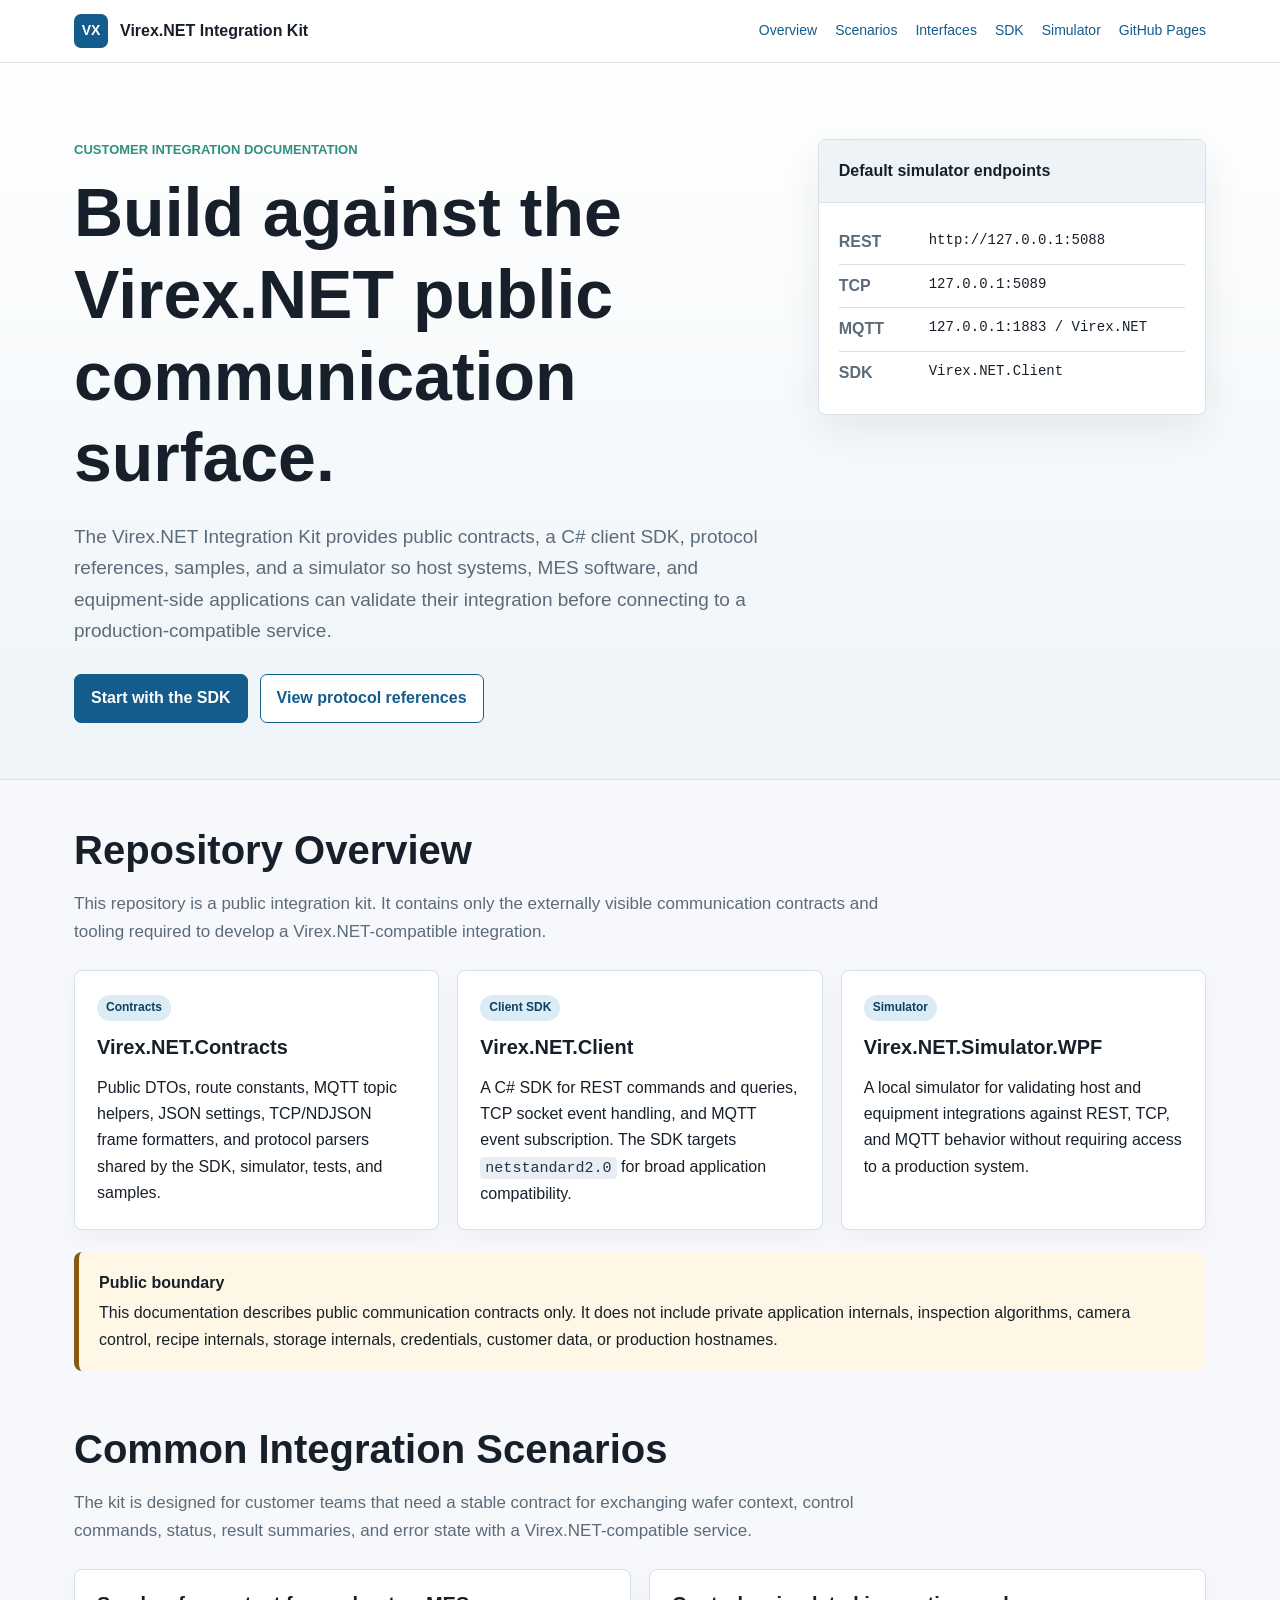
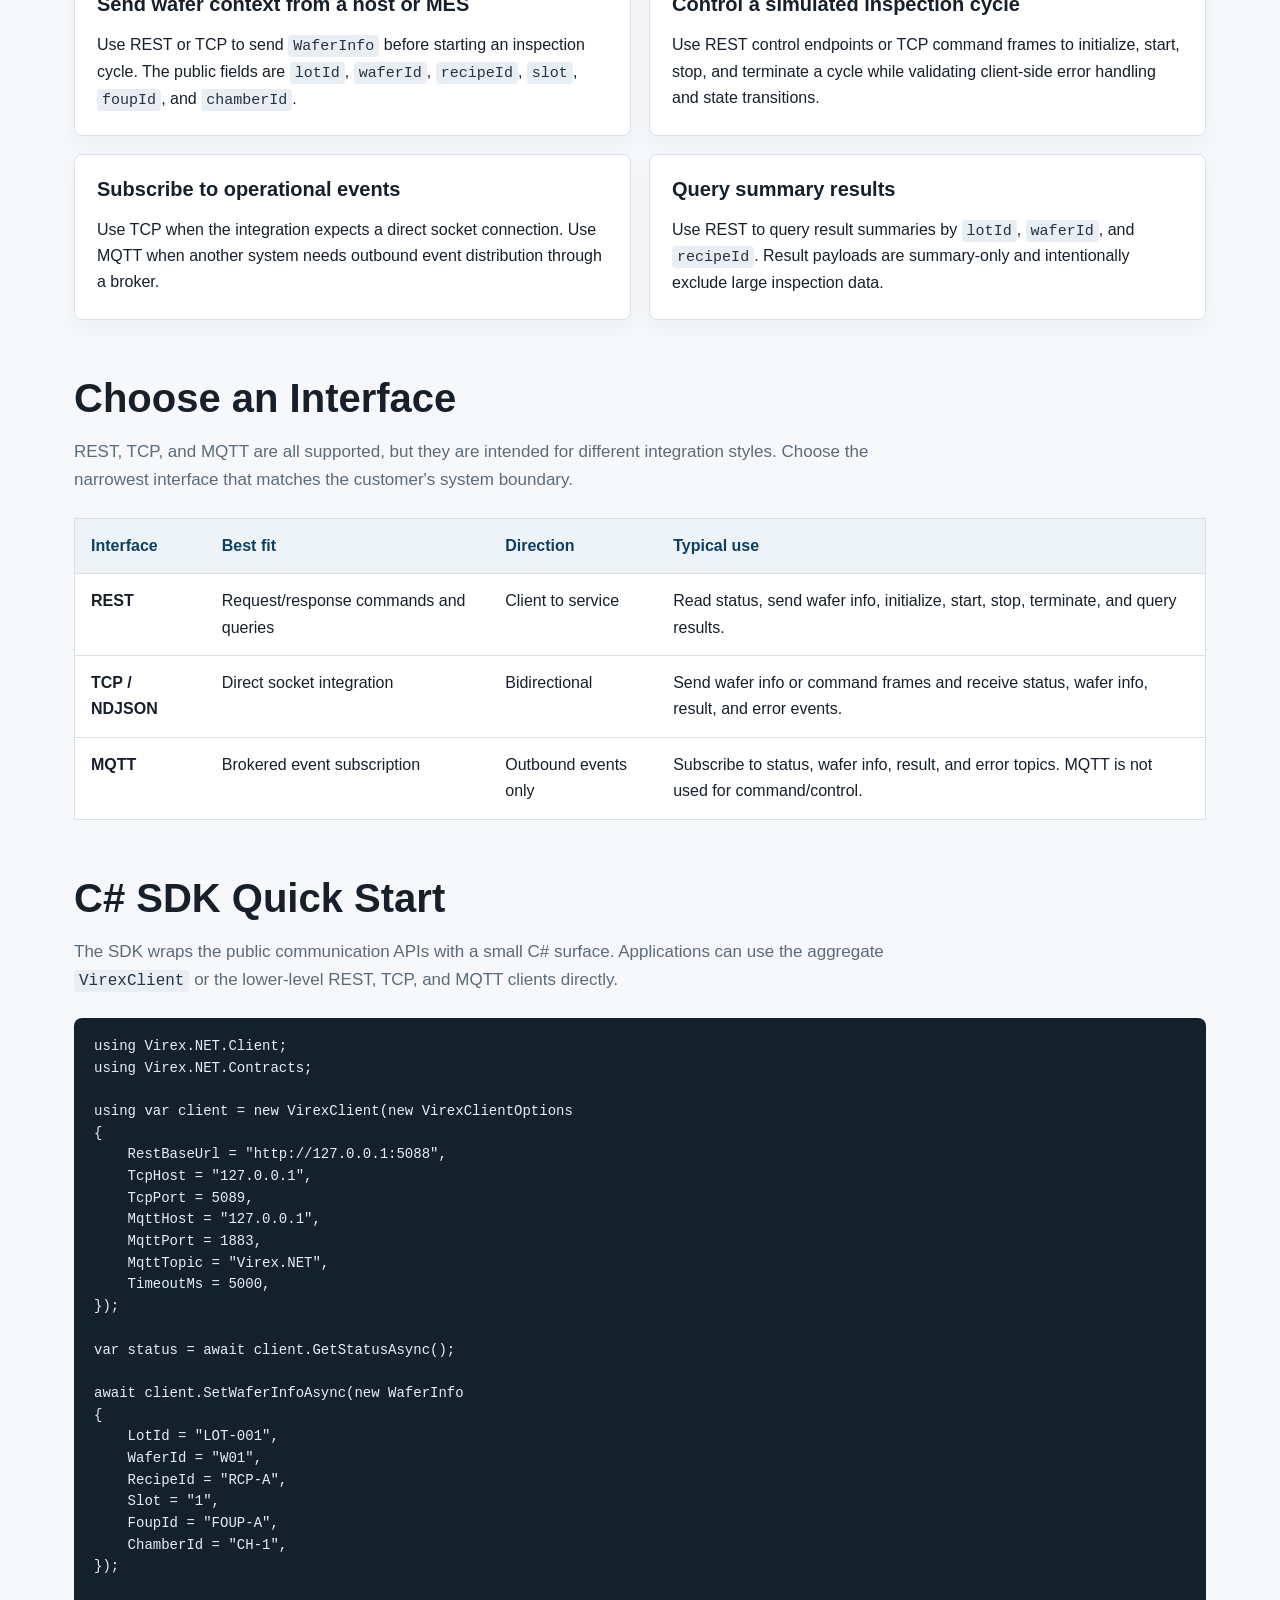
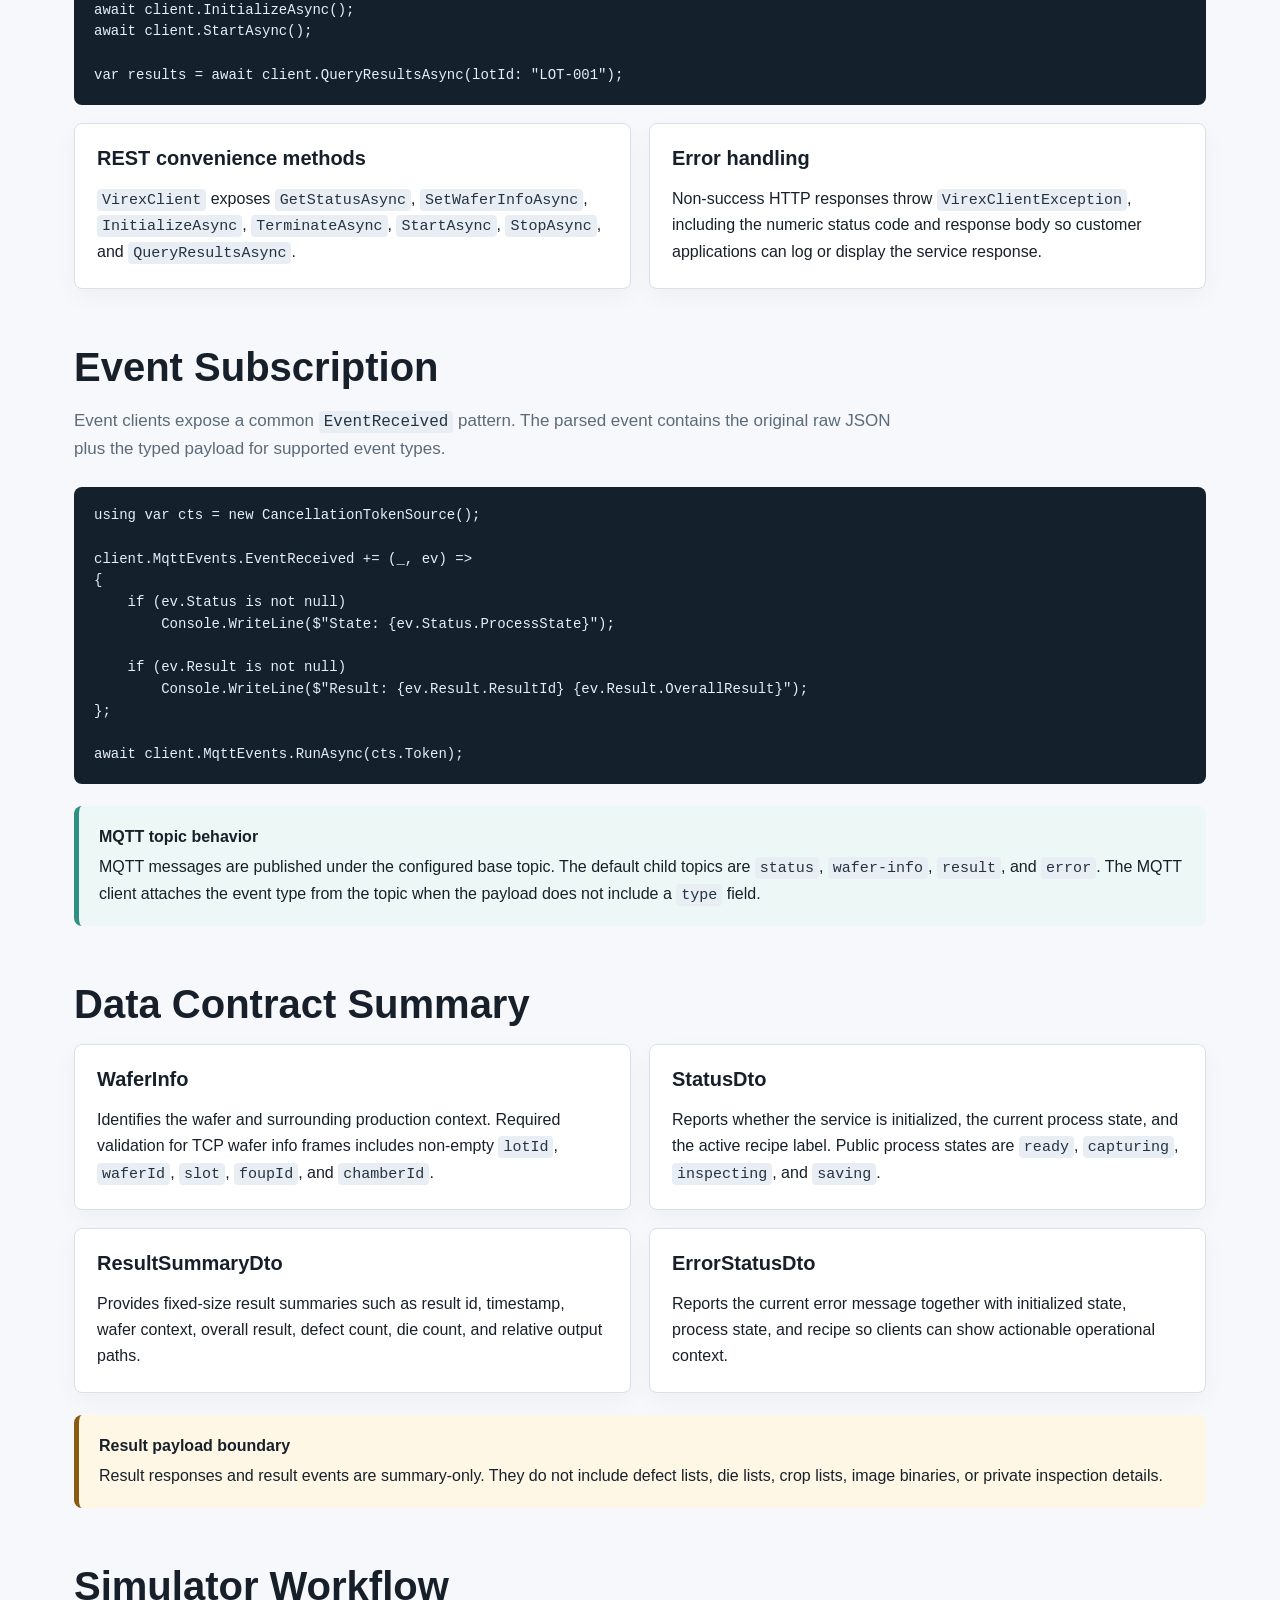
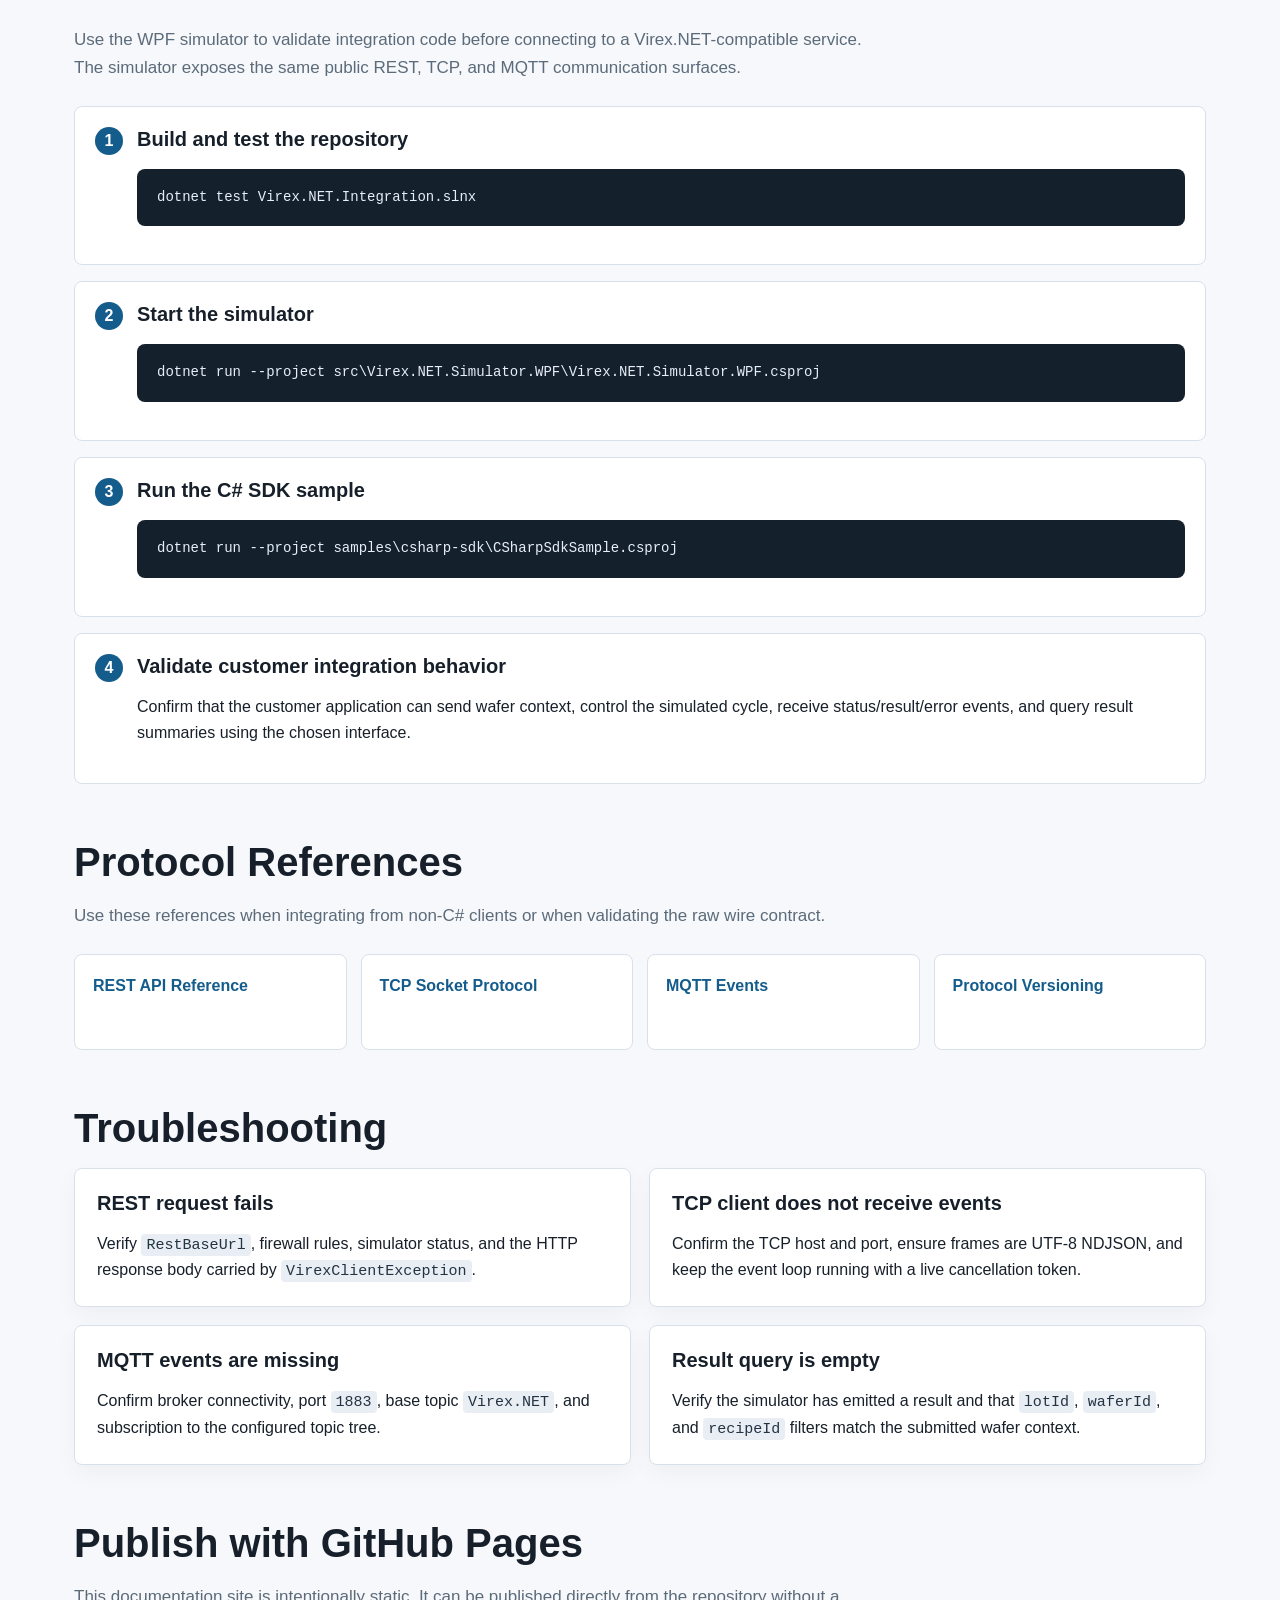
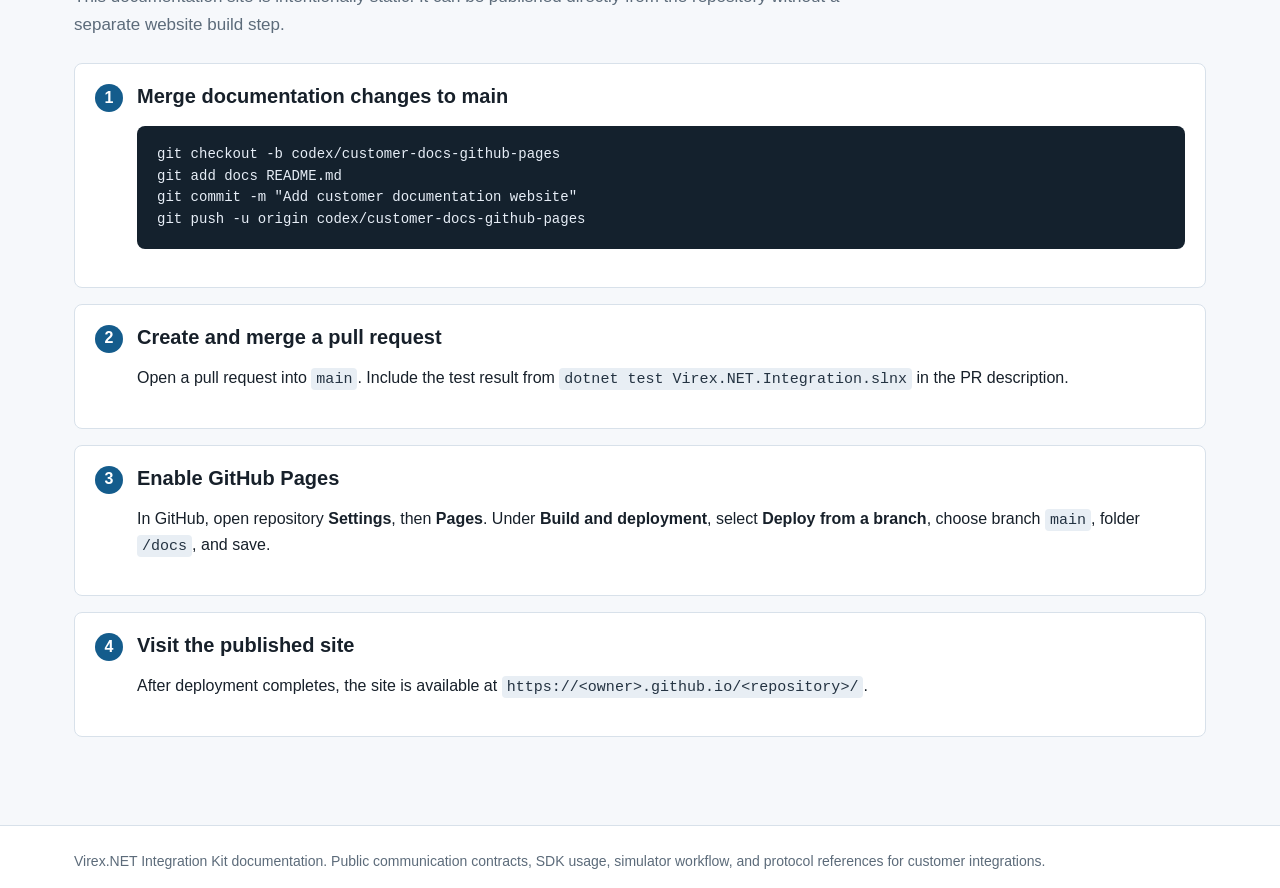
==== docs/index.html @ 7b1ea168 "Add customer documentation website" ====
<!doctype html>
<html lang="en">
<head>
  <meta charset="utf-8">
  <meta name="viewport" content="width=device-width, initial-scale=1">
  <title>Virex.NET Integration Kit Documentation</title>
  <meta name="description" content="Customer documentation for the Virex.NET public integration SDK, REST API, TCP socket protocol, MQTT events, and simulator workflow.">
  <link rel="stylesheet" href="assets/site.css">
</head>
<body>
  <header class="site-header">
    <div class="header-inner">
      <a class="brand" href="#top" aria-label="Virex.NET documentation home">
        <span class="brand-mark">VX</span>
        <span>Virex.NET Integration Kit</span>
      </a>
      <nav class="nav" aria-label="Primary navigation">
        <a href="#overview">Overview</a>
        <a href="#scenarios">Scenarios</a>
        <a href="#interfaces">Interfaces</a>
        <a href="#sdk">SDK</a>
        <a href="#simulator">Simulator</a>
        <a href="#deploy">GitHub Pages</a>
      </nav>
    </div>
  </header>

  <main id="top">
    <section class="hero">
      <div class="hero-inner">
        <div>
          <p class="eyebrow">Customer integration documentation</p>
          <h1>Build against the Virex.NET public communication surface.</h1>
          <p class="lead">
            The Virex.NET Integration Kit provides public contracts, a C# client SDK, protocol references,
            samples, and a simulator so host systems, MES software, and equipment-side applications can
            validate their integration before connecting to a production-compatible service.
          </p>
          <div class="hero-actions">
            <a class="button" href="#sdk">Start with the SDK</a>
            <a class="button secondary" href="#references">View protocol references</a>
          </div>
        </div>
        <aside class="hero-panel" aria-label="Default simulator endpoints">
          <div class="hero-panel-header">Default simulator endpoints</div>
          <dl class="endpoint-list">
            <div>
              <dt>REST</dt>
              <dd>http://127.0.0.1:5088</dd>
            </div>
            <div>
              <dt>TCP</dt>
              <dd>127.0.0.1:5089</dd>
            </div>
            <div>
              <dt>MQTT</dt>
              <dd>127.0.0.1:1883 / Virex.NET</dd>
            </div>
            <div>
              <dt>SDK</dt>
              <dd>Virex.NET.Client</dd>
            </div>
          </dl>
        </aside>
      </div>
    </section>

    <div class="page">
      <section class="section" id="overview">
        <h2>Repository Overview</h2>
        <p class="section-intro">
          This repository is a public integration kit. It contains only the externally visible communication
          contracts and tooling required to develop a Virex.NET-compatible integration.
        </p>
        <div class="grid three">
          <article class="card">
            <span class="tag">Contracts</span>
            <h3>Virex.NET.Contracts</h3>
            <p>
              Public DTOs, route constants, MQTT topic helpers, JSON settings, TCP/NDJSON frame formatters,
              and protocol parsers shared by the SDK, simulator, tests, and samples.
            </p>
          </article>
          <article class="card">
            <span class="tag">Client SDK</span>
            <h3>Virex.NET.Client</h3>
            <p>
              A C# SDK for REST commands and queries, TCP socket event handling, and MQTT event subscription.
              The SDK targets <code>netstandard2.0</code> for broad application compatibility.
            </p>
          </article>
          <article class="card">
            <span class="tag">Simulator</span>
            <h3>Virex.NET.Simulator.WPF</h3>
            <p>
              A local simulator for validating host and equipment integrations against REST, TCP, and MQTT
              behavior without requiring access to a production system.
            </p>
          </article>
        </div>
        <div class="callout warning">
          <strong>Public boundary</strong>
          This documentation describes public communication contracts only. It does not include private
          application internals, inspection algorithms, camera control, recipe internals, storage internals,
          credentials, customer data, or production hostnames.
        </div>
      </section>

      <section class="section" id="scenarios">
        <h2>Common Integration Scenarios</h2>
        <p class="section-intro">
          The kit is designed for customer teams that need a stable contract for exchanging wafer context,
          control commands, status, result summaries, and error state with a Virex.NET-compatible service.
        </p>
        <div class="grid two">
          <article class="card">
            <h3>Send wafer context from a host or MES</h3>
            <p>
              Use REST or TCP to send <code>WaferInfo</code> before starting an inspection cycle. The public
              fields are <code>lotId</code>, <code>waferId</code>, <code>recipeId</code>, <code>slot</code>,
              <code>foupId</code>, and <code>chamberId</code>.
            </p>
          </article>
          <article class="card">
            <h3>Control a simulated inspection cycle</h3>
            <p>
              Use REST control endpoints or TCP command frames to initialize, start, stop, and terminate a
              cycle while validating client-side error handling and state transitions.
            </p>
          </article>
          <article class="card">
            <h3>Subscribe to operational events</h3>
            <p>
              Use TCP when the integration expects a direct socket connection. Use MQTT when another system
              needs outbound event distribution through a broker.
            </p>
          </article>
          <article class="card">
            <h3>Query summary results</h3>
            <p>
              Use REST to query result summaries by <code>lotId</code>, <code>waferId</code>, and
              <code>recipeId</code>. Result payloads are summary-only and intentionally exclude large
              inspection data.
            </p>
          </article>
        </div>
      </section>

      <section class="section" id="interfaces">
        <h2>Choose an Interface</h2>
        <p class="section-intro">
          REST, TCP, and MQTT are all supported, but they are intended for different integration styles.
          Choose the narrowest interface that matches the customer's system boundary.
        </p>
        <div class="table-scroll">
          <table class="comparison">
            <thead>
              <tr>
                <th>Interface</th>
                <th>Best fit</th>
                <th>Direction</th>
                <th>Typical use</th>
              </tr>
            </thead>
            <tbody>
              <tr>
                <td><strong>REST</strong></td>
                <td>Request/response commands and queries</td>
                <td>Client to service</td>
                <td>Read status, send wafer info, initialize, start, stop, terminate, and query results.</td>
              </tr>
              <tr>
                <td><strong>TCP / NDJSON</strong></td>
                <td>Direct socket integration</td>
                <td>Bidirectional</td>
                <td>Send wafer info or command frames and receive status, wafer info, result, and error events.</td>
              </tr>
              <tr>
                <td><strong>MQTT</strong></td>
                <td>Brokered event subscription</td>
                <td>Outbound events only</td>
                <td>Subscribe to status, wafer info, result, and error topics. MQTT is not used for command/control.</td>
              </tr>
            </tbody>
          </table>
        </div>
      </section>

      <section class="section" id="sdk">
        <h2>C# SDK Quick Start</h2>
        <p class="section-intro">
          The SDK wraps the public communication APIs with a small C# surface. Applications can use the
          aggregate <code>VirexClient</code> or the lower-level REST, TCP, and MQTT clients directly.
        </p>
        <pre><code class="language-csharp">using Virex.NET.Client;
using Virex.NET.Contracts;

using var client = new VirexClient(new VirexClientOptions
{
    RestBaseUrl = "http://127.0.0.1:5088",
    TcpHost = "127.0.0.1",
    TcpPort = 5089,
    MqttHost = "127.0.0.1",
    MqttPort = 1883,
    MqttTopic = "Virex.NET",
    TimeoutMs = 5000,
});

var status = await client.GetStatusAsync();

await client.SetWaferInfoAsync(new WaferInfo
{
    LotId = "LOT-001",
    WaferId = "W01",
    RecipeId = "RCP-A",
    Slot = "1",
    FoupId = "FOUP-A",
    ChamberId = "CH-1",
});

await client.InitializeAsync();
await client.StartAsync();

var results = await client.QueryResultsAsync(lotId: "LOT-001");</code></pre>

        <div class="grid two">
          <article class="card">
            <h3>REST convenience methods</h3>
            <p>
              <code>VirexClient</code> exposes <code>GetStatusAsync</code>,
              <code>SetWaferInfoAsync</code>, <code>InitializeAsync</code>, <code>TerminateAsync</code>,
              <code>StartAsync</code>, <code>StopAsync</code>, and <code>QueryResultsAsync</code>.
            </p>
          </article>
          <article class="card">
            <h3>Error handling</h3>
            <p>
              Non-success HTTP responses throw <code>VirexClientException</code>, including the numeric
              status code and response body so customer applications can log or display the service response.
            </p>
          </article>
        </div>
      </section>

      <section class="section" id="events">
        <h2>Event Subscription</h2>
        <p class="section-intro">
          Event clients expose a common <code>EventReceived</code> pattern. The parsed event contains the
          original raw JSON plus the typed payload for supported event types.
        </p>
        <pre><code class="language-csharp">using var cts = new CancellationTokenSource();

client.MqttEvents.EventReceived += (_, ev) =>
{
    if (ev.Status is not null)
        Console.WriteLine($"State: {ev.Status.ProcessState}");

    if (ev.Result is not null)
        Console.WriteLine($"Result: {ev.Result.ResultId} {ev.Result.OverallResult}");
};

await client.MqttEvents.RunAsync(cts.Token);</code></pre>
        <div class="callout">
          <strong>MQTT topic behavior</strong>
          MQTT messages are published under the configured base topic. The default child topics are
          <code>status</code>, <code>wafer-info</code>, <code>result</code>, and <code>error</code>.
          The MQTT client attaches the event type from the topic when the payload does not include a
          <code>type</code> field.
        </div>
      </section>

      <section class="section" id="contracts">
        <h2>Data Contract Summary</h2>
        <div class="grid two">
          <article class="card">
            <h3>WaferInfo</h3>
            <p>
              Identifies the wafer and surrounding production context. Required validation for TCP wafer
              info frames includes non-empty <code>lotId</code>, <code>waferId</code>, <code>slot</code>,
              <code>foupId</code>, and <code>chamberId</code>.
            </p>
          </article>
          <article class="card">
            <h3>StatusDto</h3>
            <p>
              Reports whether the service is initialized, the current process state, and the active recipe
              label. Public process states are <code>ready</code>, <code>capturing</code>,
              <code>inspecting</code>, and <code>saving</code>.
            </p>
          </article>
          <article class="card">
            <h3>ResultSummaryDto</h3>
            <p>
              Provides fixed-size result summaries such as result id, timestamp, wafer context, overall
              result, defect count, die count, and relative output paths.
            </p>
          </article>
          <article class="card">
            <h3>ErrorStatusDto</h3>
            <p>
              Reports the current error message together with initialized state, process state, and recipe
              so clients can show actionable operational context.
            </p>
          </article>
        </div>
        <div class="callout warning">
          <strong>Result payload boundary</strong>
          Result responses and result events are summary-only. They do not include defect lists, die lists,
          crop lists, image binaries, or private inspection details.
        </div>
      </section>

      <section class="section" id="simulator">
        <h2>Simulator Workflow</h2>
        <p class="section-intro">
          Use the WPF simulator to validate integration code before connecting to a Virex.NET-compatible
          service. The simulator exposes the same public REST, TCP, and MQTT communication surfaces.
        </p>
        <ol class="steps">
          <li>
            <h3>Build and test the repository</h3>
            <pre><code class="language-powershell">dotnet test Virex.NET.Integration.slnx</code></pre>
          </li>
          <li>
            <h3>Start the simulator</h3>
            <pre><code class="language-powershell">dotnet run --project src\Virex.NET.Simulator.WPF\Virex.NET.Simulator.WPF.csproj</code></pre>
          </li>
          <li>
            <h3>Run the C# SDK sample</h3>
            <pre><code class="language-powershell">dotnet run --project samples\csharp-sdk\CSharpSdkSample.csproj</code></pre>
          </li>
          <li>
            <h3>Validate customer integration behavior</h3>
            <p>
              Confirm that the customer application can send wafer context, control the simulated cycle,
              receive status/result/error events, and query result summaries using the chosen interface.
            </p>
          </li>
        </ol>
      </section>

      <section class="section" id="references">
        <h2>Protocol References</h2>
        <p class="section-intro">
          Use these references when integrating from non-C# clients or when validating the raw wire contract.
        </p>
        <div class="reference-list">
          <a href="rest-api.md">REST API Reference</a>
          <a href="tcp-socket.md">TCP Socket Protocol</a>
          <a href="mqtt-events.md">MQTT Events</a>
          <a href="protocol-versioning.md">Protocol Versioning</a>
        </div>
      </section>

      <section class="section" id="troubleshooting">
        <h2>Troubleshooting</h2>
        <div class="grid two">
          <article class="card">
            <h3>REST request fails</h3>
            <p>
              Verify <code>RestBaseUrl</code>, firewall rules, simulator status, and the HTTP response body
              carried by <code>VirexClientException</code>.
            </p>
          </article>
          <article class="card">
            <h3>TCP client does not receive events</h3>
            <p>
              Confirm the TCP host and port, ensure frames are UTF-8 NDJSON, and keep the event loop running
              with a live cancellation token.
            </p>
          </article>
          <article class="card">
            <h3>MQTT events are missing</h3>
            <p>
              Confirm broker connectivity, port <code>1883</code>, base topic <code>Virex.NET</code>, and
              subscription to the configured topic tree.
            </p>
          </article>
          <article class="card">
            <h3>Result query is empty</h3>
            <p>
              Verify the simulator has emitted a result and that <code>lotId</code>, <code>waferId</code>,
              and <code>recipeId</code> filters match the submitted wafer context.
            </p>
          </article>
        </div>
      </section>

      <section class="section" id="deploy">
        <h2>Publish with GitHub Pages</h2>
        <p class="section-intro">
          This documentation site is intentionally static. It can be published directly from the repository
          without a separate website build step.
        </p>
        <ol class="steps">
          <li>
            <h3>Merge documentation changes to main</h3>
            <pre><code class="language-powershell">git checkout -b codex/customer-docs-github-pages
git add docs README.md
git commit -m "Add customer documentation website"
git push -u origin codex/customer-docs-github-pages</code></pre>
          </li>
          <li>
            <h3>Create and merge a pull request</h3>
            <p>
              Open a pull request into <code>main</code>. Include the test result from
              <code>dotnet test Virex.NET.Integration.slnx</code> in the PR description.
            </p>
          </li>
          <li>
            <h3>Enable GitHub Pages</h3>
            <p>
              In GitHub, open repository <strong>Settings</strong>, then <strong>Pages</strong>. Under
              <strong>Build and deployment</strong>, select <strong>Deploy from a branch</strong>, choose
              branch <code>main</code>, folder <code>/docs</code>, and save.
            </p>
          </li>
          <li>
            <h3>Visit the published site</h3>
            <p>
              After deployment completes, the site is available at
              <code>https://&lt;owner&gt;.github.io/&lt;repository&gt;/</code>.
            </p>
          </li>
        </ol>
      </section>
    </div>
  </main>

  <footer class="site-footer">
    <div class="footer-inner">
      Virex.NET Integration Kit documentation. Public communication contracts, SDK usage, simulator workflow,
      and protocol references for customer integrations.
    </div>
  </footer>
</body>
</html>
---- docs/assets/site.css ----
:root {
  color-scheme: light;
  --bg: #f6f8fb;
  --surface: #ffffff;
  --surface-muted: #eef3f8;
  --ink: #17202a;
  --muted: #5c6b7a;
  --line: #d8e1ea;
  --brand: #145c8c;
  --brand-strong: #0d3f61;
  --accent: #2f8f83;
  --warn: #8a5a12;
  --code-bg: #14212d;
  --code-ink: #e7eef7;
  --shadow: 0 16px 42px rgba(23, 32, 42, 0.08);
  font-family: Inter, "Segoe UI", Roboto, "Helvetica Neue", Arial, sans-serif;
}

* {
  box-sizing: border-box;
}

html {
  scroll-behavior: smooth;
}

body {
  margin: 0;
  color: var(--ink);
  background: var(--bg);
  line-height: 1.65;
}

a {
  color: var(--brand);
  text-decoration: none;
}

a:hover,
a:focus {
  color: var(--brand-strong);
  text-decoration: underline;
}

.site-header {
  position: sticky;
  top: 0;
  z-index: 10;
  border-bottom: 1px solid var(--line);
  background: rgba(255, 255, 255, 0.96);
  backdrop-filter: blur(10px);
}

.header-inner {
  display: flex;
  align-items: center;
  justify-content: space-between;
  gap: 24px;
  max-width: 1180px;
  margin: 0 auto;
  padding: 14px 24px;
}

.brand {
  display: flex;
  align-items: center;
  gap: 12px;
  font-weight: 700;
  color: var(--ink);
}

.brand-mark {
  display: grid;
  width: 34px;
  height: 34px;
  place-items: center;
  border-radius: 7px;
  color: #ffffff;
  background: var(--brand);
  font-size: 14px;
  letter-spacing: 0;
}

.nav {
  display: flex;
  flex-wrap: wrap;
  align-items: center;
  justify-content: flex-end;
  gap: 12px 18px;
  font-size: 14px;
}

.hero {
  background: linear-gradient(180deg, #ffffff 0%, #eef4f8 100%);
  border-bottom: 1px solid var(--line);
}

.hero-inner {
  display: grid;
  grid-template-columns: minmax(0, 1.45fr) minmax(320px, 0.8fr);
  gap: 40px;
  max-width: 1180px;
  margin: 0 auto;
  padding: 76px 24px 56px;
}

.eyebrow {
  margin: 0 0 12px;
  color: var(--accent);
  font-size: 13px;
  font-weight: 700;
  letter-spacing: 0;
  text-transform: uppercase;
}

h1,
h2,
h3 {
  line-height: 1.2;
}

h1 {
  max-width: 820px;
  margin: 0;
  font-size: clamp(40px, 6vw, 68px);
  letter-spacing: 0;
}

h2 {
  margin: 0 0 16px;
  font-size: clamp(28px, 4vw, 40px);
  letter-spacing: 0;
}

h3 {
  margin: 0 0 10px;
  font-size: 20px;
  letter-spacing: 0;
}

.lead {
  max-width: 760px;
  margin: 22px 0 0;
  color: var(--muted);
  font-size: 19px;
}

.hero-actions {
  display: flex;
  flex-wrap: wrap;
  gap: 12px;
  margin-top: 28px;
}

.button {
  display: inline-flex;
  align-items: center;
  justify-content: center;
  min-height: 42px;
  padding: 10px 16px;
  border: 1px solid var(--brand);
  border-radius: 7px;
  color: #ffffff;
  background: var(--brand);
  font-weight: 700;
  text-decoration: none;
}

.button.secondary {
  color: var(--brand);
  background: #ffffff;
}

.button:hover,
.button:focus {
  text-decoration: none;
  transform: translateY(-1px);
}

.hero-panel {
  align-self: start;
  border: 1px solid var(--line);
  border-radius: 8px;
  background: var(--surface);
  box-shadow: var(--shadow);
  overflow: hidden;
}

.hero-panel-header {
  padding: 18px 20px;
  border-bottom: 1px solid var(--line);
  background: var(--surface-muted);
  font-weight: 700;
}

.endpoint-list {
  margin: 0;
  padding: 18px 20px 20px;
}

.endpoint-list div {
  display: grid;
  grid-template-columns: 80px minmax(0, 1fr);
  gap: 10px;
  padding: 8px 0;
  border-bottom: 1px solid var(--line);
}

.endpoint-list div:last-child {
  border-bottom: 0;
}

.endpoint-list dt {
  color: var(--muted);
  font-weight: 700;
}

.endpoint-list dd {
  margin: 0;
  font-family: Consolas, "Cascadia Mono", monospace;
  font-size: 14px;
  word-break: break-word;
}

.page {
  max-width: 1180px;
  margin: 0 auto;
  padding: 46px 24px 72px;
}

.section {
  margin-top: 54px;
}

.section:first-child {
  margin-top: 0;
}

.section-intro {
  max-width: 820px;
  margin: 0 0 24px;
  color: var(--muted);
  font-size: 17px;
}

.grid {
  display: grid;
  gap: 18px;
}

.grid > * {
  min-width: 0;
}

.grid.two {
  grid-template-columns: repeat(2, minmax(0, 1fr));
}

.grid.three {
  grid-template-columns: repeat(3, minmax(0, 1fr));
}

.card {
  min-width: 0;
  border: 1px solid var(--line);
  border-radius: 8px;
  background: var(--surface);
  padding: 22px;
  box-shadow: 0 8px 22px rgba(23, 32, 42, 0.04);
}

.card p,
.card ul {
  margin-bottom: 0;
}

.tag {
  display: inline-flex;
  align-items: center;
  min-height: 26px;
  margin-bottom: 14px;
  padding: 2px 9px;
  border-radius: 999px;
  color: var(--brand-strong);
  background: #dcecf5;
  font-size: 12px;
  font-weight: 700;
}

.table-scroll {
  max-width: 100%;
  overflow-x: auto;
}

.comparison {
  width: 100%;
  border-collapse: collapse;
  border: 1px solid var(--line);
  background: var(--surface);
  overflow: hidden;
}

.comparison th,
.comparison td {
  padding: 14px 16px;
  border-bottom: 1px solid var(--line);
  text-align: left;
  vertical-align: top;
}

.comparison th {
  color: var(--brand-strong);
  background: var(--surface-muted);
}

.comparison tr:last-child td {
  border-bottom: 0;
}

.callout {
  margin: 22px 0;
  padding: 18px 20px;
  border-left: 5px solid var(--accent);
  border-radius: 8px;
  background: #edf8f6;
}

.callout.warning {
  border-left-color: var(--warn);
  background: #fff7e6;
}

.callout strong {
  display: block;
  margin-bottom: 4px;
}

pre {
  max-width: 100%;
  margin: 18px 0;
  overflow: auto;
  border-radius: 8px;
  background: var(--code-bg);
  color: var(--code-ink);
}

code {
  font-family: Consolas, "Cascadia Mono", monospace;
}

pre code {
  display: block;
  padding: 18px 20px;
  font-size: 14px;
  line-height: 1.55;
  white-space: pre;
}

:not(pre) > code {
  padding: 2px 5px;
  border-radius: 4px;
  background: #e8eef4;
  color: #243342;
  font-size: 0.94em;
  overflow-wrap: anywhere;
}

.steps {
  counter-reset: step;
  display: grid;
  gap: 16px;
  padding: 0;
  list-style: none;
}

.steps li {
  min-width: 0;
  counter-increment: step;
  position: relative;
  padding: 20px 20px 20px 62px;
  border: 1px solid var(--line);
  border-radius: 8px;
  background: var(--surface);
}

.steps li::before {
  content: counter(step);
  position: absolute;
  top: 20px;
  left: 20px;
  display: grid;
  width: 28px;
  height: 28px;
  place-items: center;
  border-radius: 50%;
  color: #ffffff;
  background: var(--brand);
  font-weight: 700;
}

.reference-list {
  display: grid;
  grid-template-columns: repeat(4, minmax(0, 1fr));
  gap: 14px;
}

.reference-list a {
  display: block;
  min-height: 96px;
  padding: 18px;
  border: 1px solid var(--line);
  border-radius: 8px;
  background: var(--surface);
  font-weight: 700;
}

.site-footer {
  border-top: 1px solid var(--line);
  background: #ffffff;
}

.footer-inner {
  max-width: 1180px;
  margin: 0 auto;
  padding: 24px;
  color: var(--muted);
  font-size: 14px;
}

@media (max-width: 920px) {
  .header-inner {
    align-items: flex-start;
    flex-direction: column;
  }

  .nav {
    justify-content: flex-start;
  }

  .hero-inner,
  .grid.two,
  .grid.three,
  .reference-list {
    grid-template-columns: 1fr;
  }

  .hero-inner {
    padding-top: 44px;
  }
}

@media (max-width: 640px) {
  .header-inner,
  .hero-inner,
  .page,
  .footer-inner {
    padding-left: 18px;
    padding-right: 18px;
  }

  .nav {
    gap: 8px 12px;
  }

  .comparison {
    min-width: 540px;
  }

  .table-scroll {
    border: 1px solid var(--line);
    border-radius: 8px;
  }

  .table-scroll .comparison {
    border: 0;
  }

  .steps li {
    padding-left: 54px;
  }
}
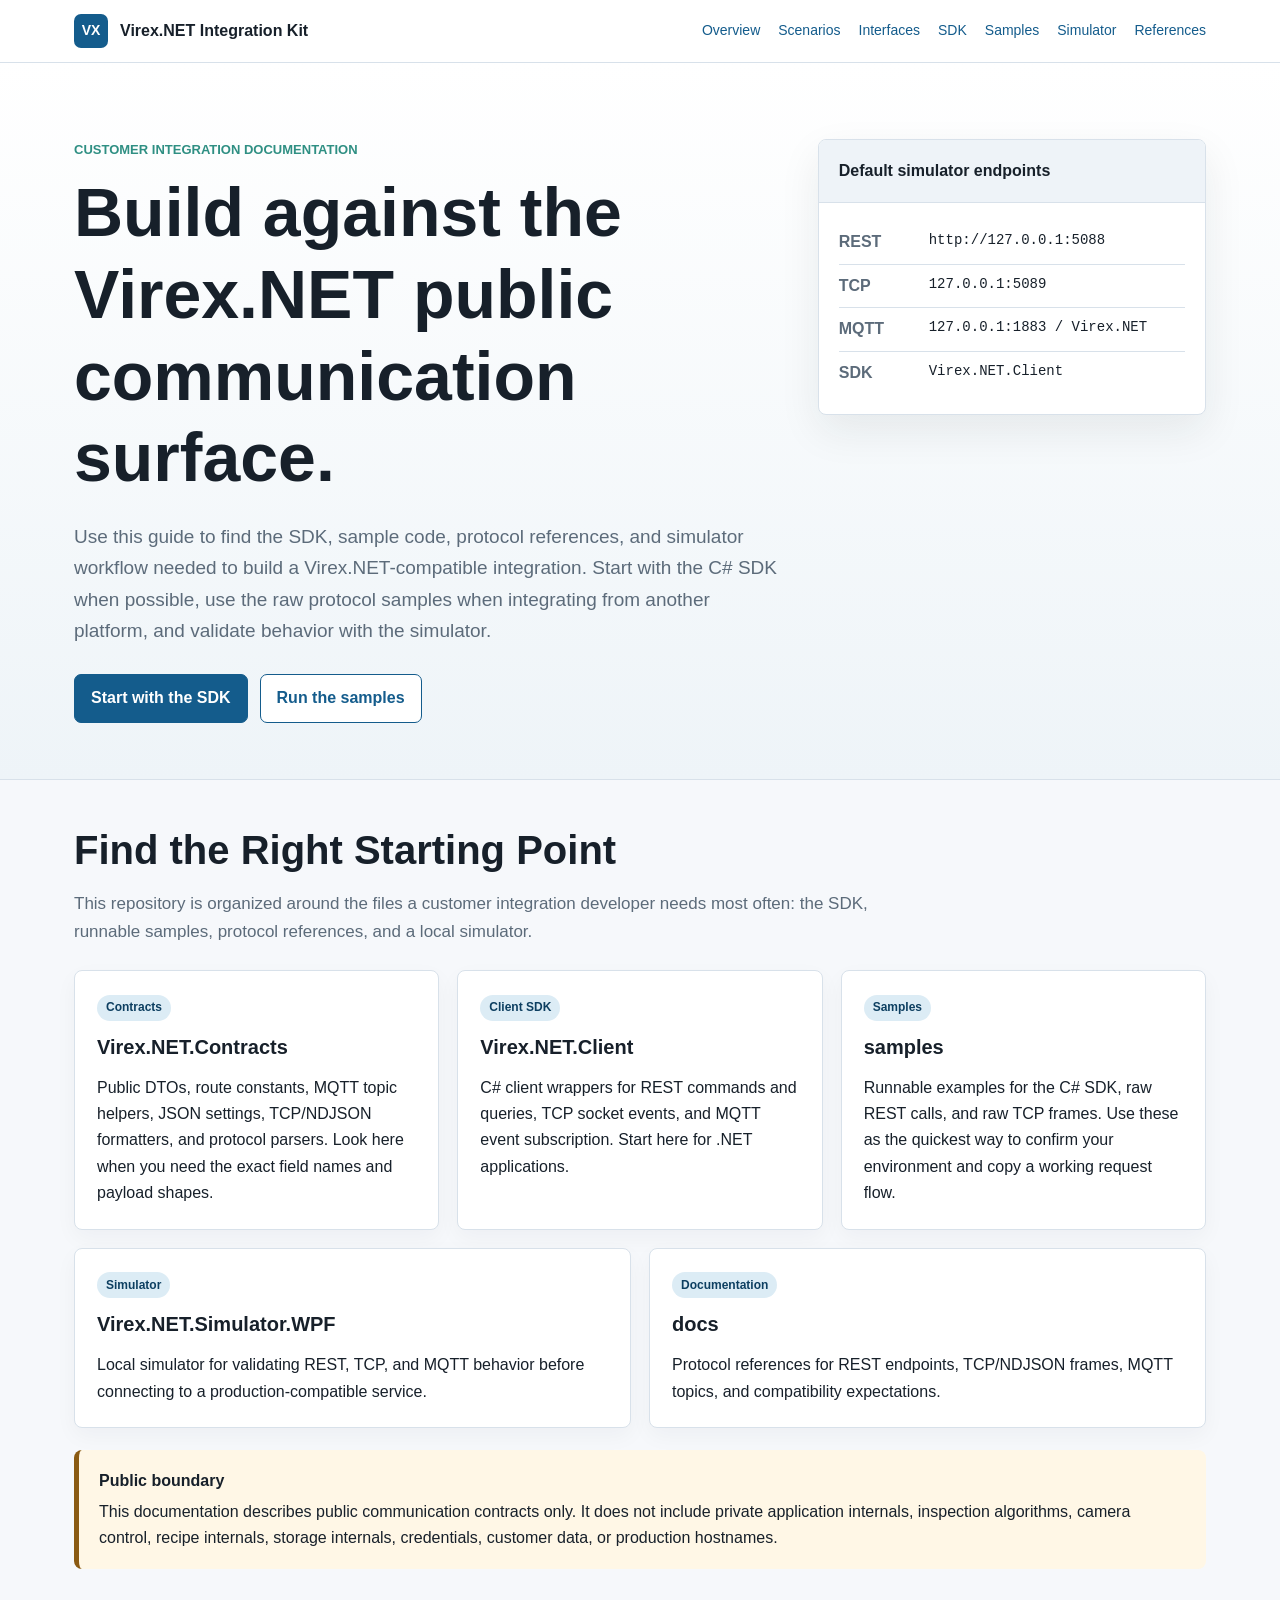
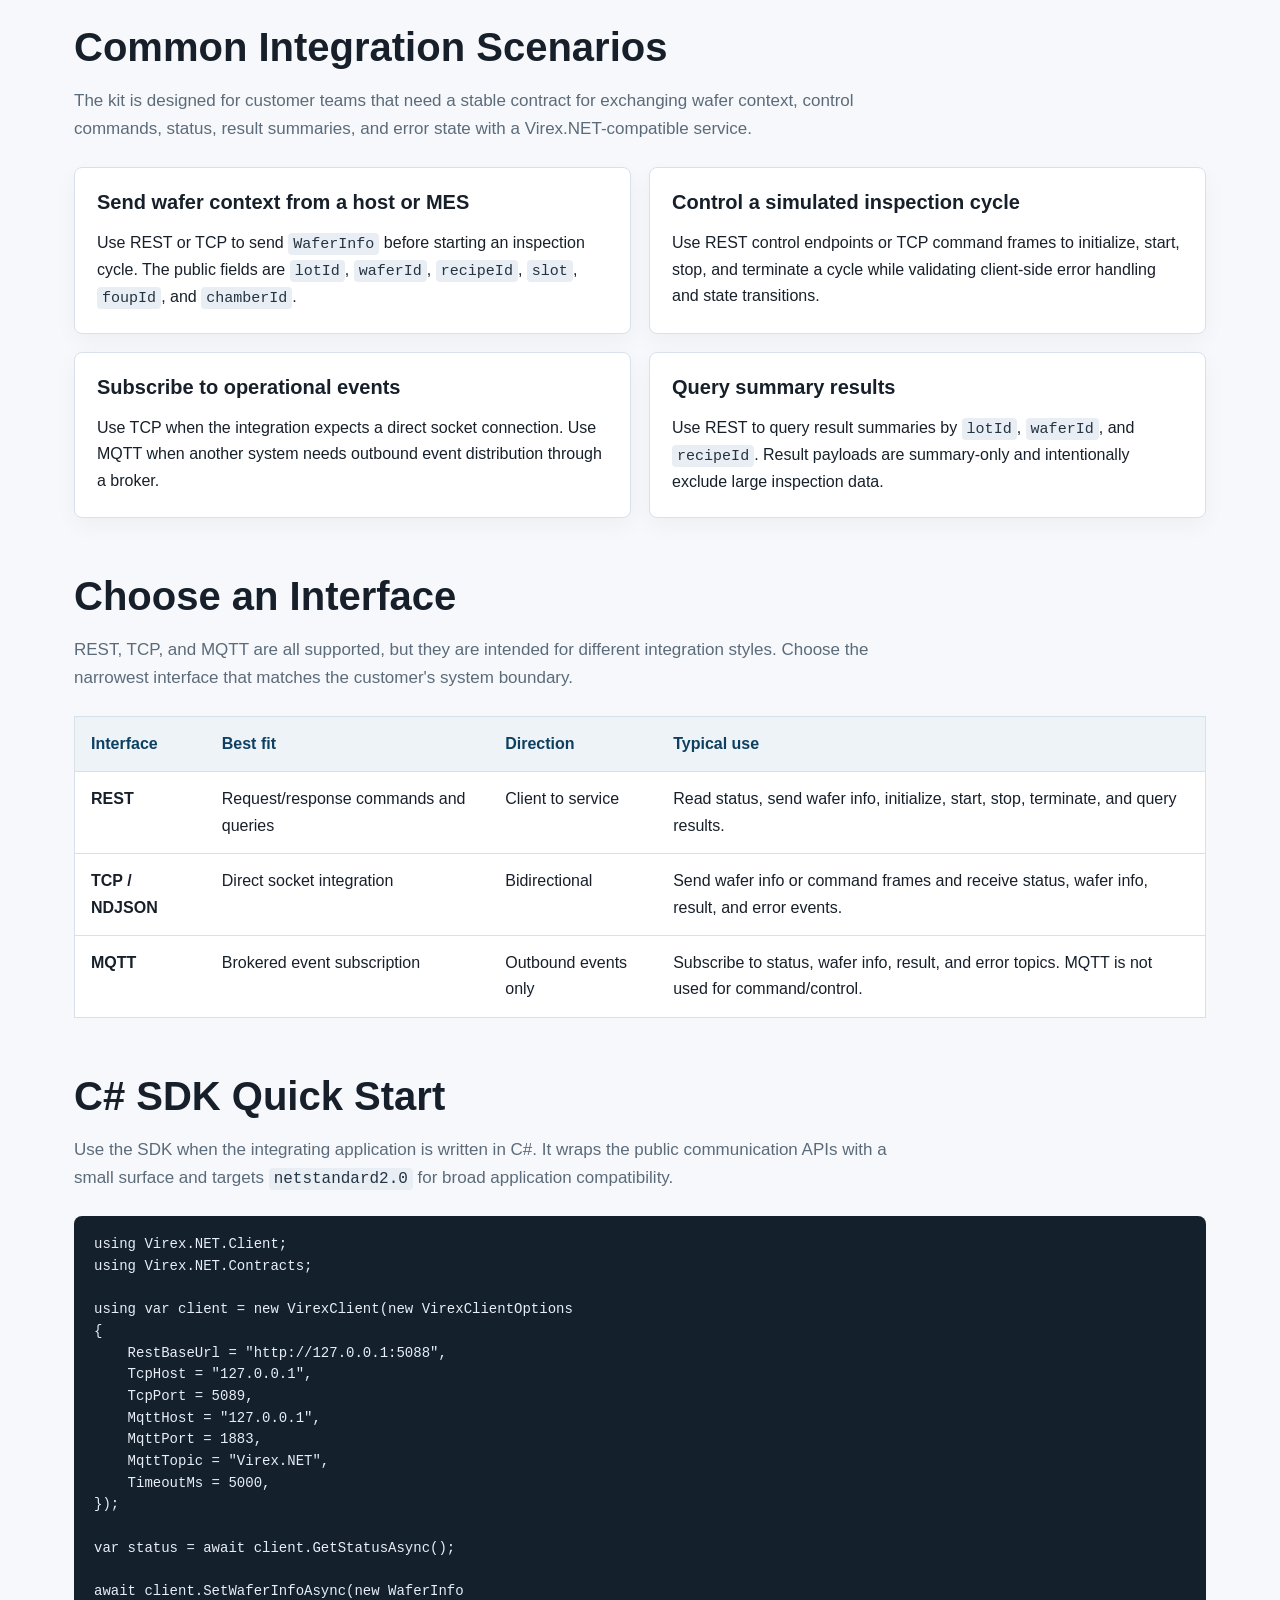
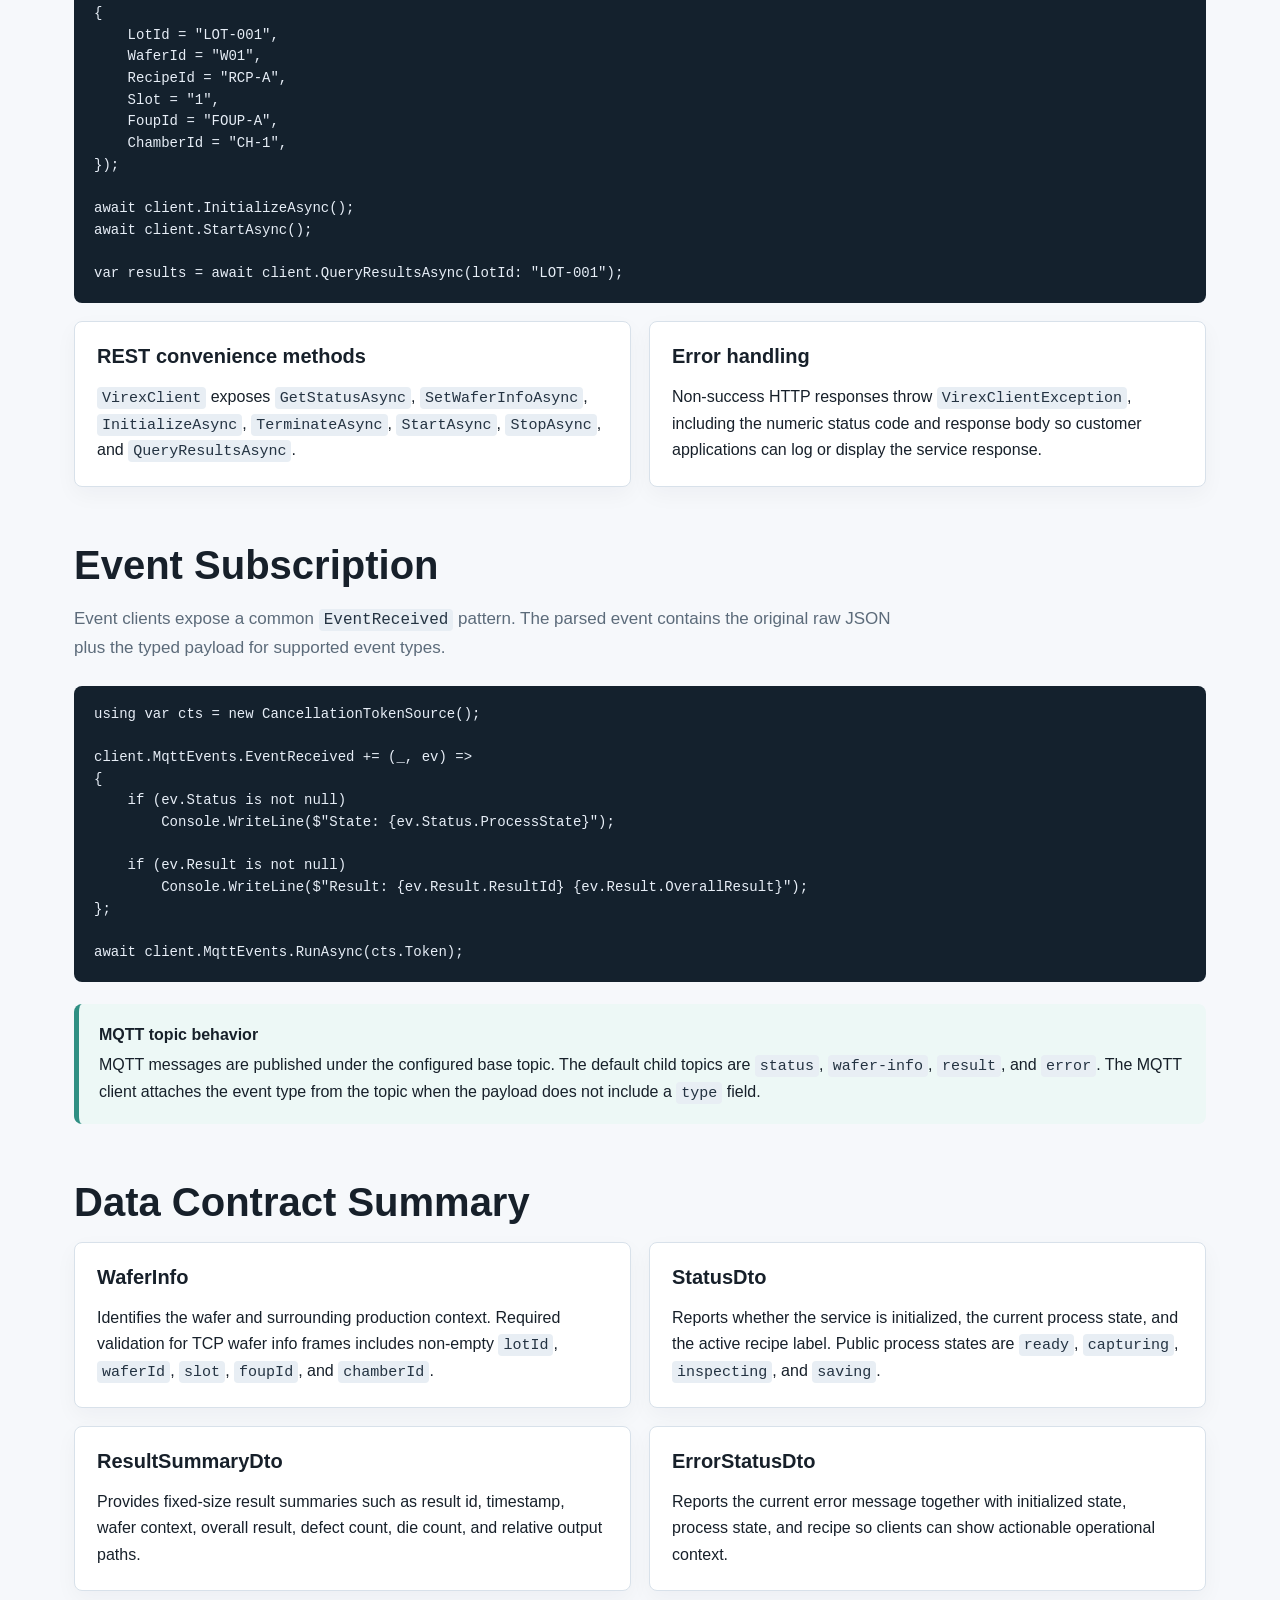
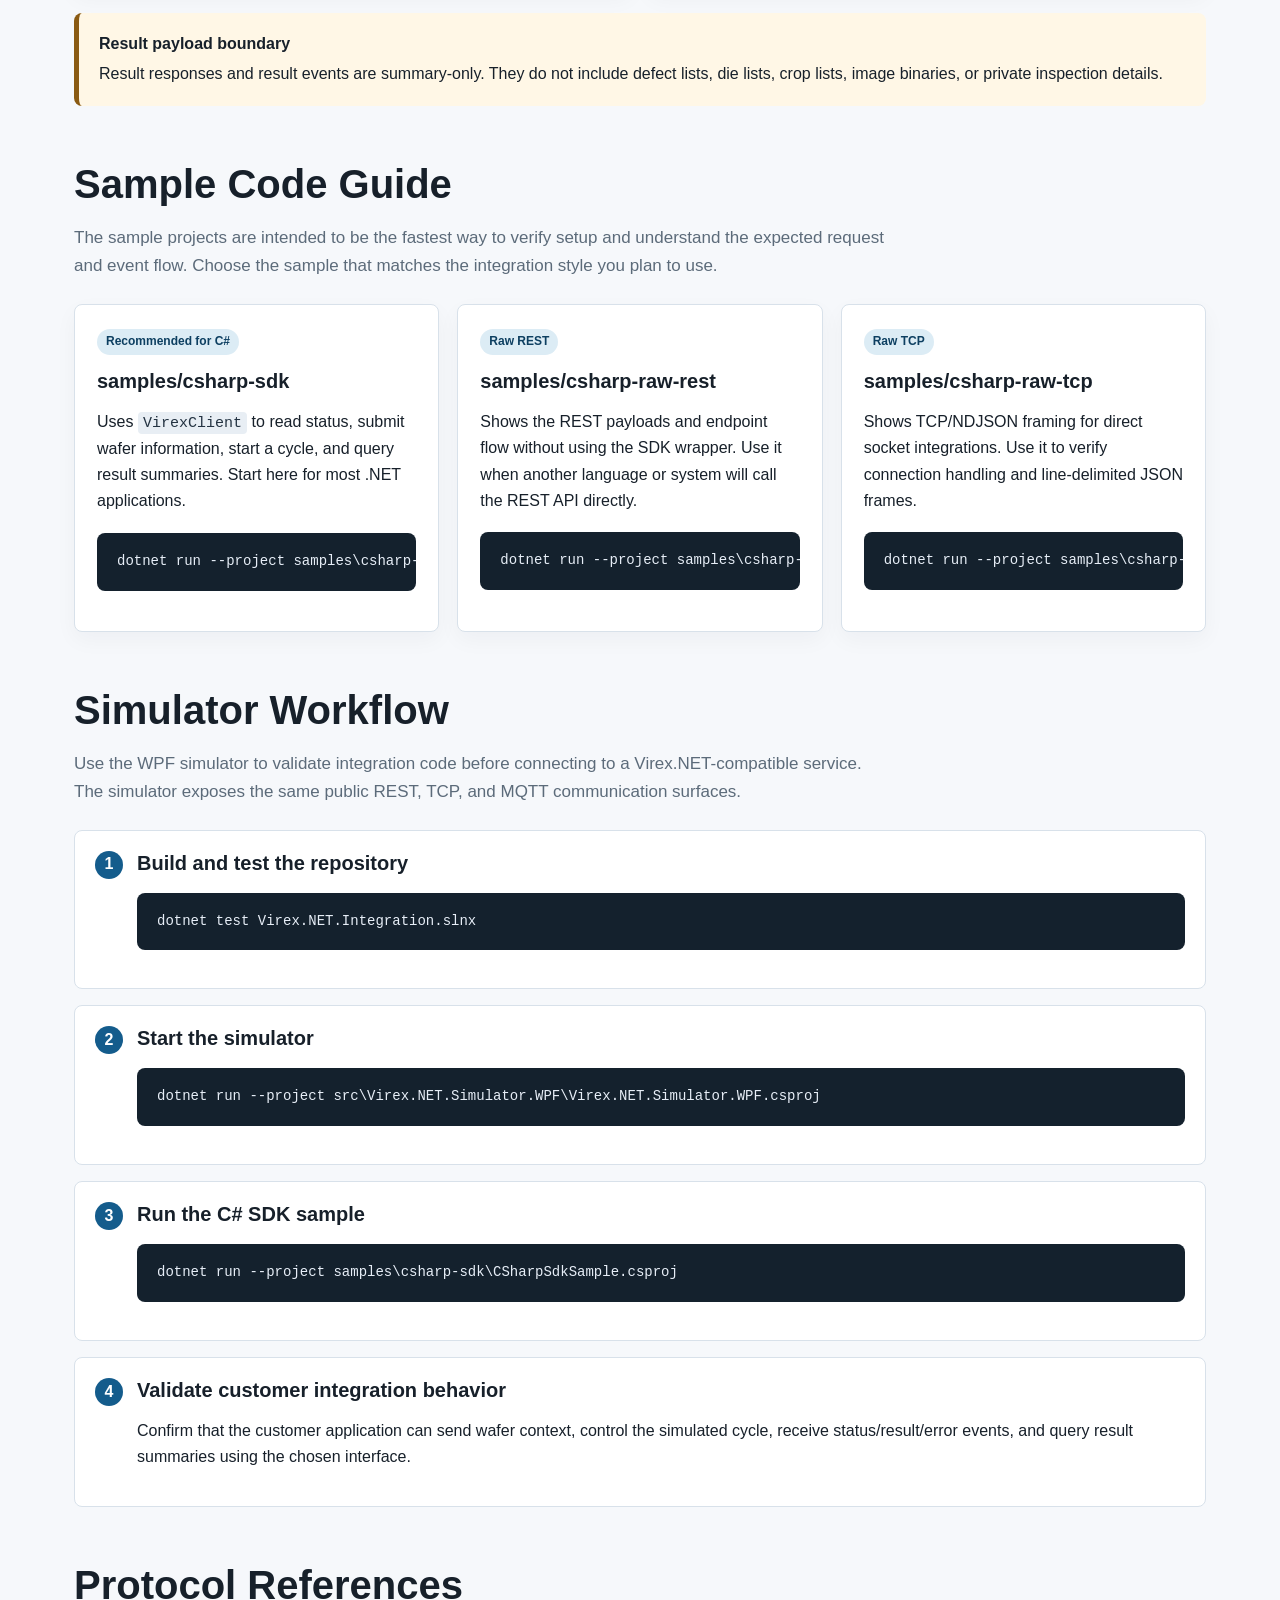
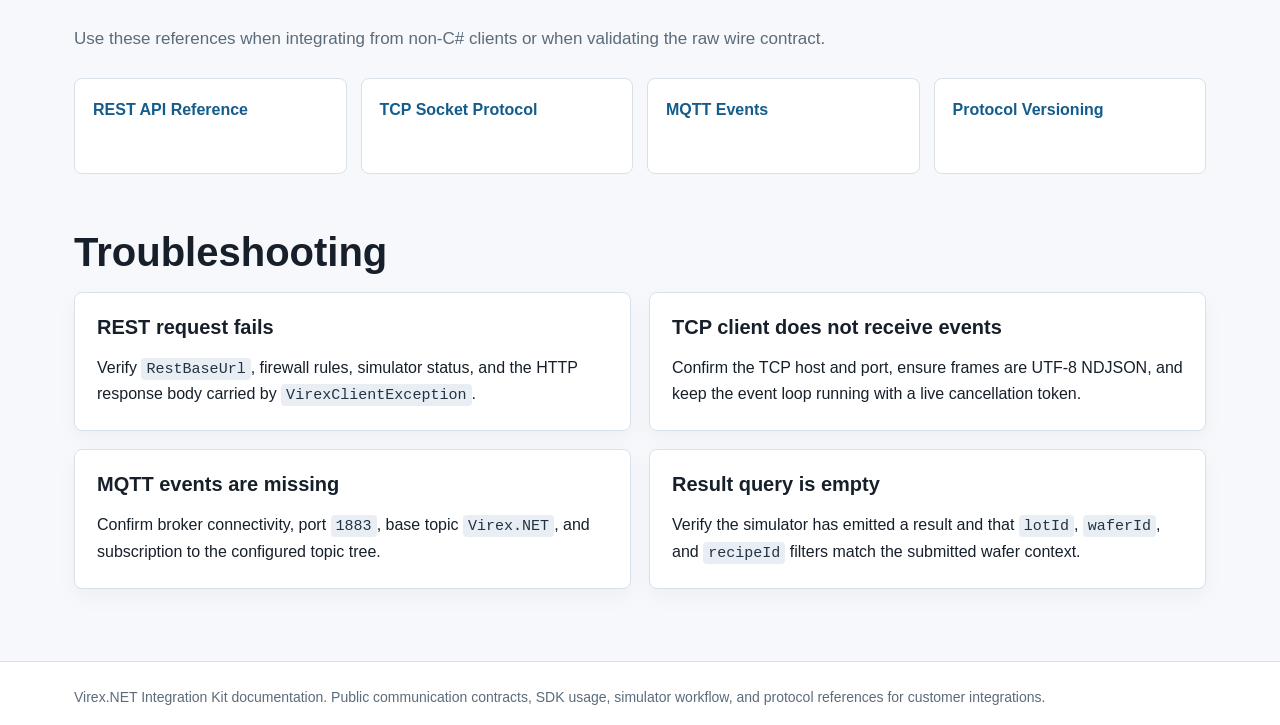
==== commit cd61a3ac: "Refocus documentation site on SDK users" ====
--- a/docs/index.html
+++ b/docs/index.html
@@ -19,8 +19,9 @@
         <a href="#scenarios">Scenarios</a>
         <a href="#interfaces">Interfaces</a>
         <a href="#sdk">SDK</a>
+        <a href="#samples">Samples</a>
         <a href="#simulator">Simulator</a>
-        <a href="#deploy">GitHub Pages</a>
+        <a href="#references">References</a>
       </nav>
     </div>
   </header>
@@ -32,13 +33,13 @@
           <p class="eyebrow">Customer integration documentation</p>
           <h1>Build against the Virex.NET public communication surface.</h1>
           <p class="lead">
-            The Virex.NET Integration Kit provides public contracts, a C# client SDK, protocol references,
-            samples, and a simulator so host systems, MES software, and equipment-side applications can
-            validate their integration before connecting to a production-compatible service.
+            Use this guide to find the SDK, sample code, protocol references, and simulator workflow needed
+            to build a Virex.NET-compatible integration. Start with the C# SDK when possible, use the raw
+            protocol samples when integrating from another platform, and validate behavior with the simulator.
           </p>
           <div class="hero-actions">
             <a class="button" href="#sdk">Start with the SDK</a>
-            <a class="button secondary" href="#references">View protocol references</a>
+            <a class="button secondary" href="#samples">Run the samples</a>
           </div>
         </div>
         <aside class="hero-panel" aria-label="Default simulator endpoints">
@@ -67,34 +68,52 @@
 
     <div class="page">
       <section class="section" id="overview">
-        <h2>Repository Overview</h2>
-        <p class="section-intro">
-          This repository is a public integration kit. It contains only the externally visible communication
-          contracts and tooling required to develop a Virex.NET-compatible integration.
+        <h2>Find the Right Starting Point</h2>
+        <p class="section-intro">
+          This repository is organized around the files a customer integration developer needs most often:
+          the SDK, runnable samples, protocol references, and a local simulator.
         </p>
         <div class="grid three">
           <article class="card">
             <span class="tag">Contracts</span>
             <h3>Virex.NET.Contracts</h3>
             <p>
-              Public DTOs, route constants, MQTT topic helpers, JSON settings, TCP/NDJSON frame formatters,
-              and protocol parsers shared by the SDK, simulator, tests, and samples.
+              Public DTOs, route constants, MQTT topic helpers, JSON settings, TCP/NDJSON formatters, and
+              protocol parsers. Look here when you need the exact field names and payload shapes.
             </p>
           </article>
           <article class="card">
             <span class="tag">Client SDK</span>
             <h3>Virex.NET.Client</h3>
             <p>
-              A C# SDK for REST commands and queries, TCP socket event handling, and MQTT event subscription.
-              The SDK targets <code>netstandard2.0</code> for broad application compatibility.
-            </p>
-          </article>
+              C# client wrappers for REST commands and queries, TCP socket events, and MQTT event
+              subscription. Start here for .NET applications.
+            </p>
+          </article>
+          <article class="card">
+            <span class="tag">Samples</span>
+            <h3>samples</h3>
+            <p>
+              Runnable examples for the C# SDK, raw REST calls, and raw TCP frames. Use these as the quickest
+              way to confirm your environment and copy a working request flow.
+            </p>
+          </article>
+        </div>
+        <div class="grid two offset">
           <article class="card">
             <span class="tag">Simulator</span>
             <h3>Virex.NET.Simulator.WPF</h3>
             <p>
-              A local simulator for validating host and equipment integrations against REST, TCP, and MQTT
-              behavior without requiring access to a production system.
+              Local simulator for validating REST, TCP, and MQTT behavior before connecting to a
+              production-compatible service.
+            </p>
+          </article>
+          <article class="card">
+            <span class="tag">Documentation</span>
+            <h3>docs</h3>
+            <p>
+              Protocol references for REST endpoints, TCP/NDJSON frames, MQTT topics, and compatibility
+              expectations.
             </p>
           </article>
         </div>
@@ -189,8 +208,8 @@
       <section class="section" id="sdk">
         <h2>C# SDK Quick Start</h2>
         <p class="section-intro">
-          The SDK wraps the public communication APIs with a small C# surface. Applications can use the
-          aggregate <code>VirexClient</code> or the lower-level REST, TCP, and MQTT clients directly.
+          Use the SDK when the integrating application is written in C#. It wraps the public communication
+          APIs with a small surface and targets <code>netstandard2.0</code> for broad application compatibility.
         </p>
         <pre><code class="language-csharp">using Virex.NET.Client;
 using Virex.NET.Contracts;
@@ -307,6 +326,43 @@
           <strong>Result payload boundary</strong>
           Result responses and result events are summary-only. They do not include defect lists, die lists,
           crop lists, image binaries, or private inspection details.
+        </div>
+      </section>
+
+      <section class="section" id="samples">
+        <h2>Sample Code Guide</h2>
+        <p class="section-intro">
+          The sample projects are intended to be the fastest way to verify setup and understand the expected
+          request and event flow. Choose the sample that matches the integration style you plan to use.
+        </p>
+        <div class="grid three">
+          <article class="card">
+            <span class="tag">Recommended for C#</span>
+            <h3>samples/csharp-sdk</h3>
+            <p>
+              Uses <code>VirexClient</code> to read status, submit wafer information, start a cycle, and
+              query result summaries. Start here for most .NET applications.
+            </p>
+            <pre><code class="language-powershell">dotnet run --project samples\csharp-sdk\CSharpSdkSample.csproj</code></pre>
+          </article>
+          <article class="card">
+            <span class="tag">Raw REST</span>
+            <h3>samples/csharp-raw-rest</h3>
+            <p>
+              Shows the REST payloads and endpoint flow without using the SDK wrapper. Use it when another
+              language or system will call the REST API directly.
+            </p>
+            <pre><code class="language-powershell">dotnet run --project samples\csharp-raw-rest\CSharpRawRestSample.csproj</code></pre>
+          </article>
+          <article class="card">
+            <span class="tag">Raw TCP</span>
+            <h3>samples/csharp-raw-tcp</h3>
+            <p>
+              Shows TCP/NDJSON framing for direct socket integrations. Use it to verify connection handling
+              and line-delimited JSON frames.
+            </p>
+            <pre><code class="language-powershell">dotnet run --project samples\csharp-raw-tcp\CSharpRawTcpSample.csproj</code></pre>
+          </article>
         </div>
       </section>
 
@@ -385,45 +441,6 @@
           </article>
         </div>
       </section>
-
-      <section class="section" id="deploy">
-        <h2>Publish with GitHub Pages</h2>
-        <p class="section-intro">
-          This documentation site is intentionally static. It can be published directly from the repository
-          without a separate website build step.
-        </p>
-        <ol class="steps">
-          <li>
-            <h3>Merge documentation changes to main</h3>
-            <pre><code class="language-powershell">git checkout -b codex/customer-docs-github-pages
-git add docs README.md
-git commit -m "Add customer documentation website"
-git push -u origin codex/customer-docs-github-pages</code></pre>
-          </li>
-          <li>
-            <h3>Create and merge a pull request</h3>
-            <p>
-              Open a pull request into <code>main</code>. Include the test result from
-              <code>dotnet test Virex.NET.Integration.slnx</code> in the PR description.
-            </p>
-          </li>
-          <li>
-            <h3>Enable GitHub Pages</h3>
-            <p>
-              In GitHub, open repository <strong>Settings</strong>, then <strong>Pages</strong>. Under
-              <strong>Build and deployment</strong>, select <strong>Deploy from a branch</strong>, choose
-              branch <code>main</code>, folder <code>/docs</code>, and save.
-            </p>
-          </li>
-          <li>
-            <h3>Visit the published site</h3>
-            <p>
-              After deployment completes, the site is available at
-              <code>https://&lt;owner&gt;.github.io/&lt;repository&gt;/</code>.
-            </p>
-          </li>
-        </ol>
-      </section>
     </div>
   </main>
 
--- a/docs/assets/site.css
+++ b/docs/assets/site.css
@@ -260,6 +260,10 @@
   grid-template-columns: repeat(3, minmax(0, 1fr));
 }
 
+.grid.offset {
+  margin-top: 18px;
+}
+
 .card {
   min-width: 0;
   border: 1px solid var(--line);
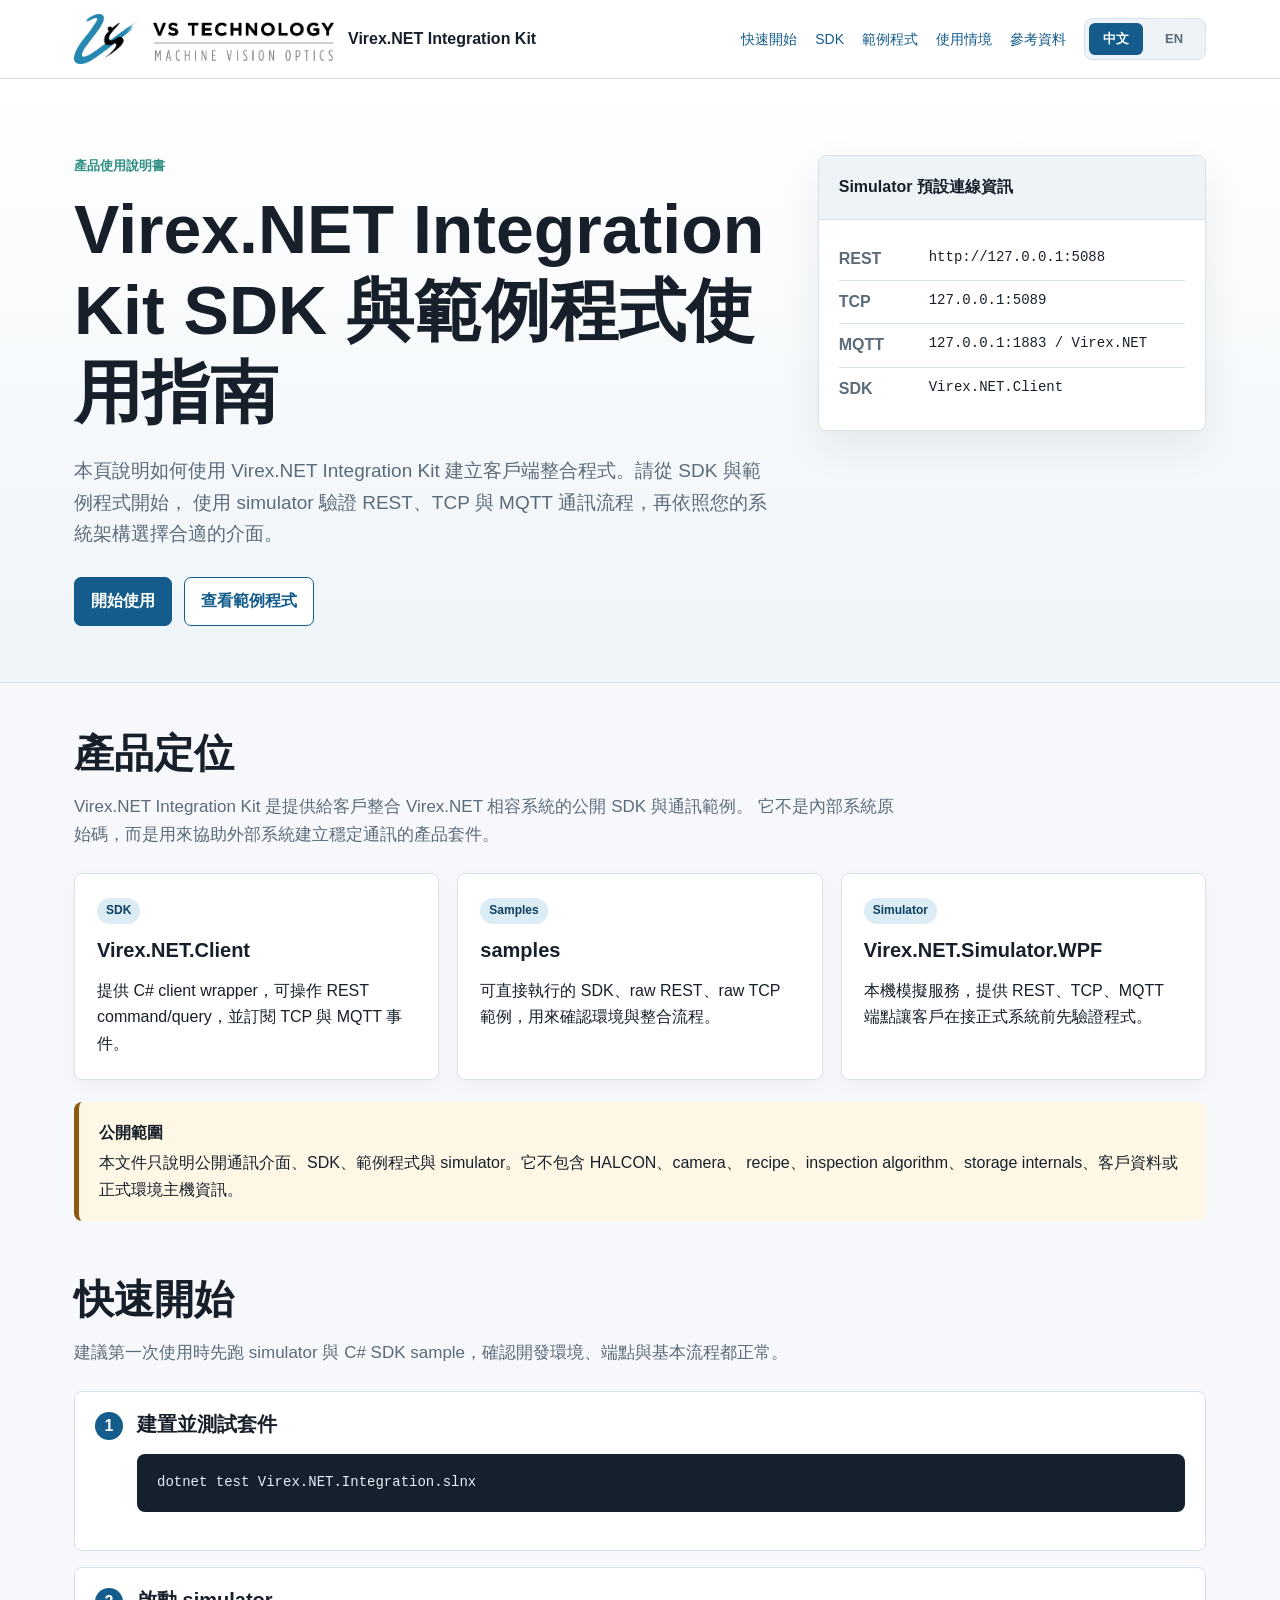
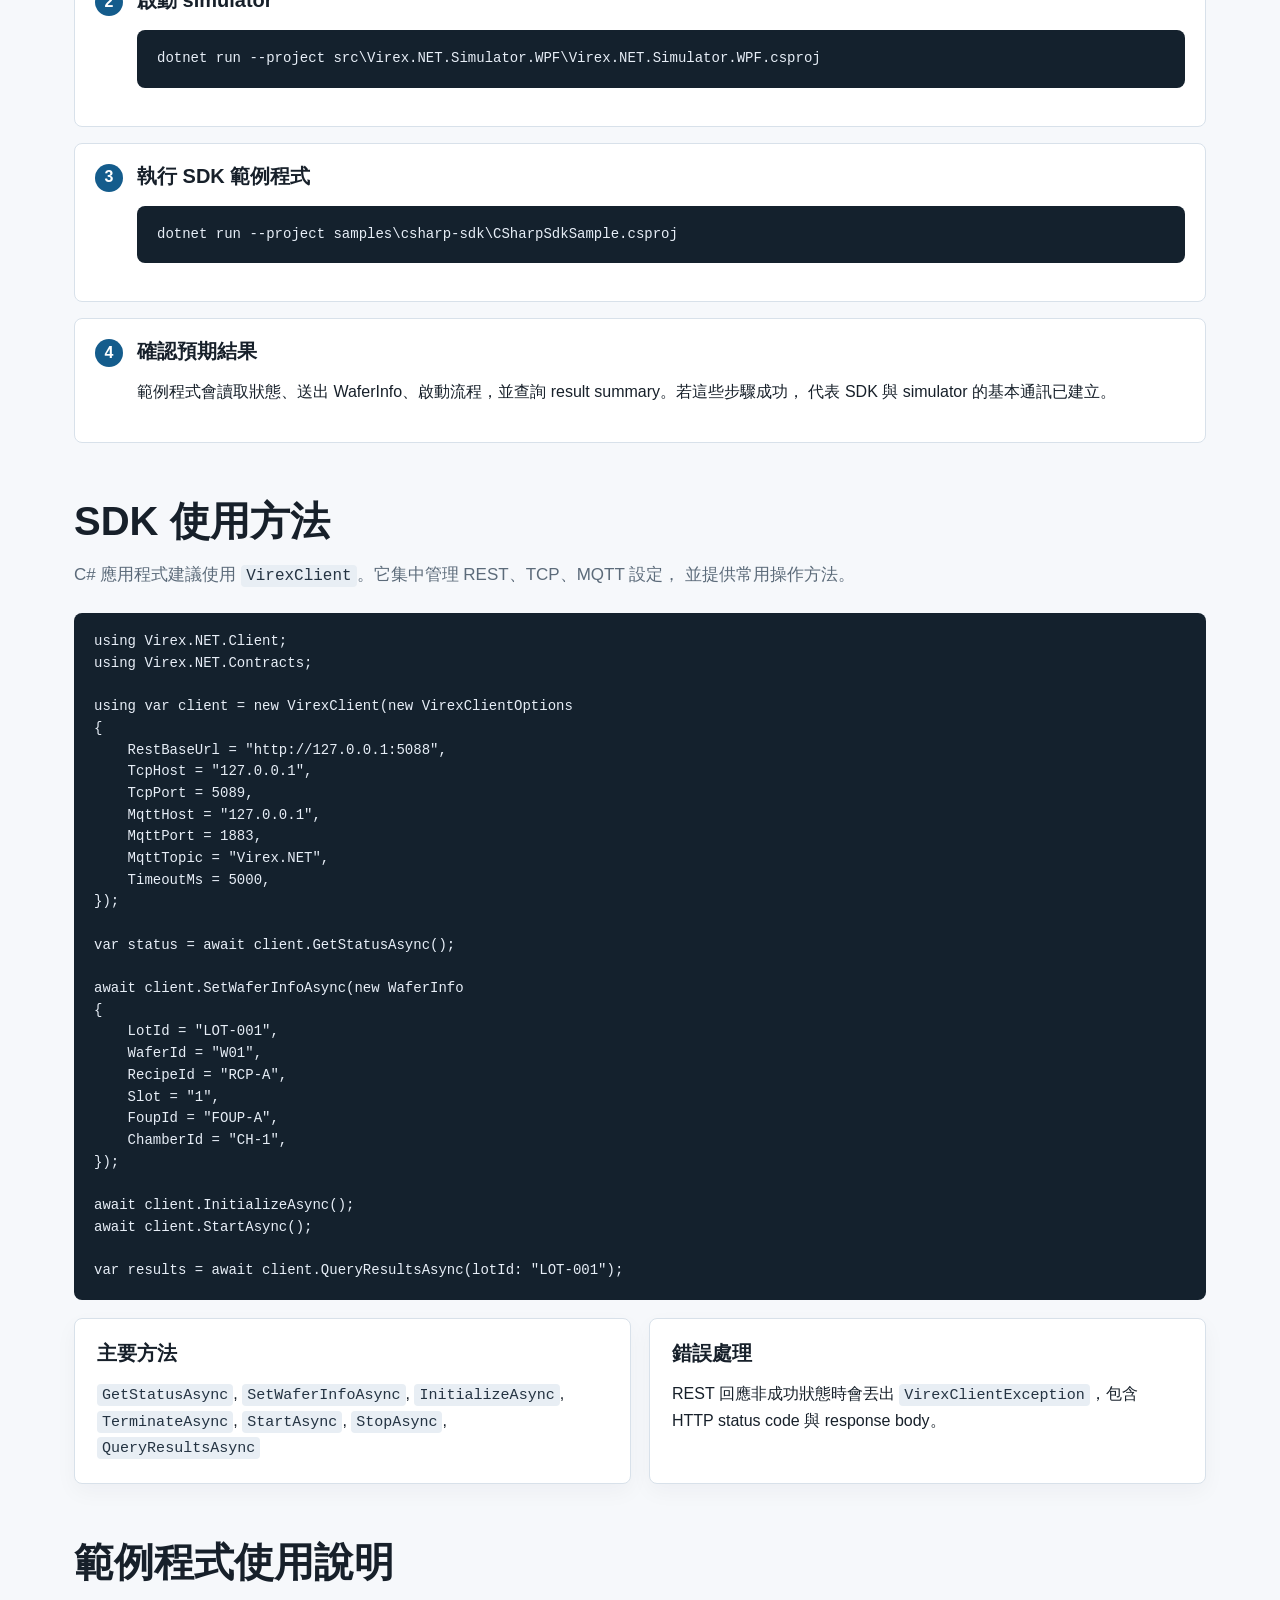
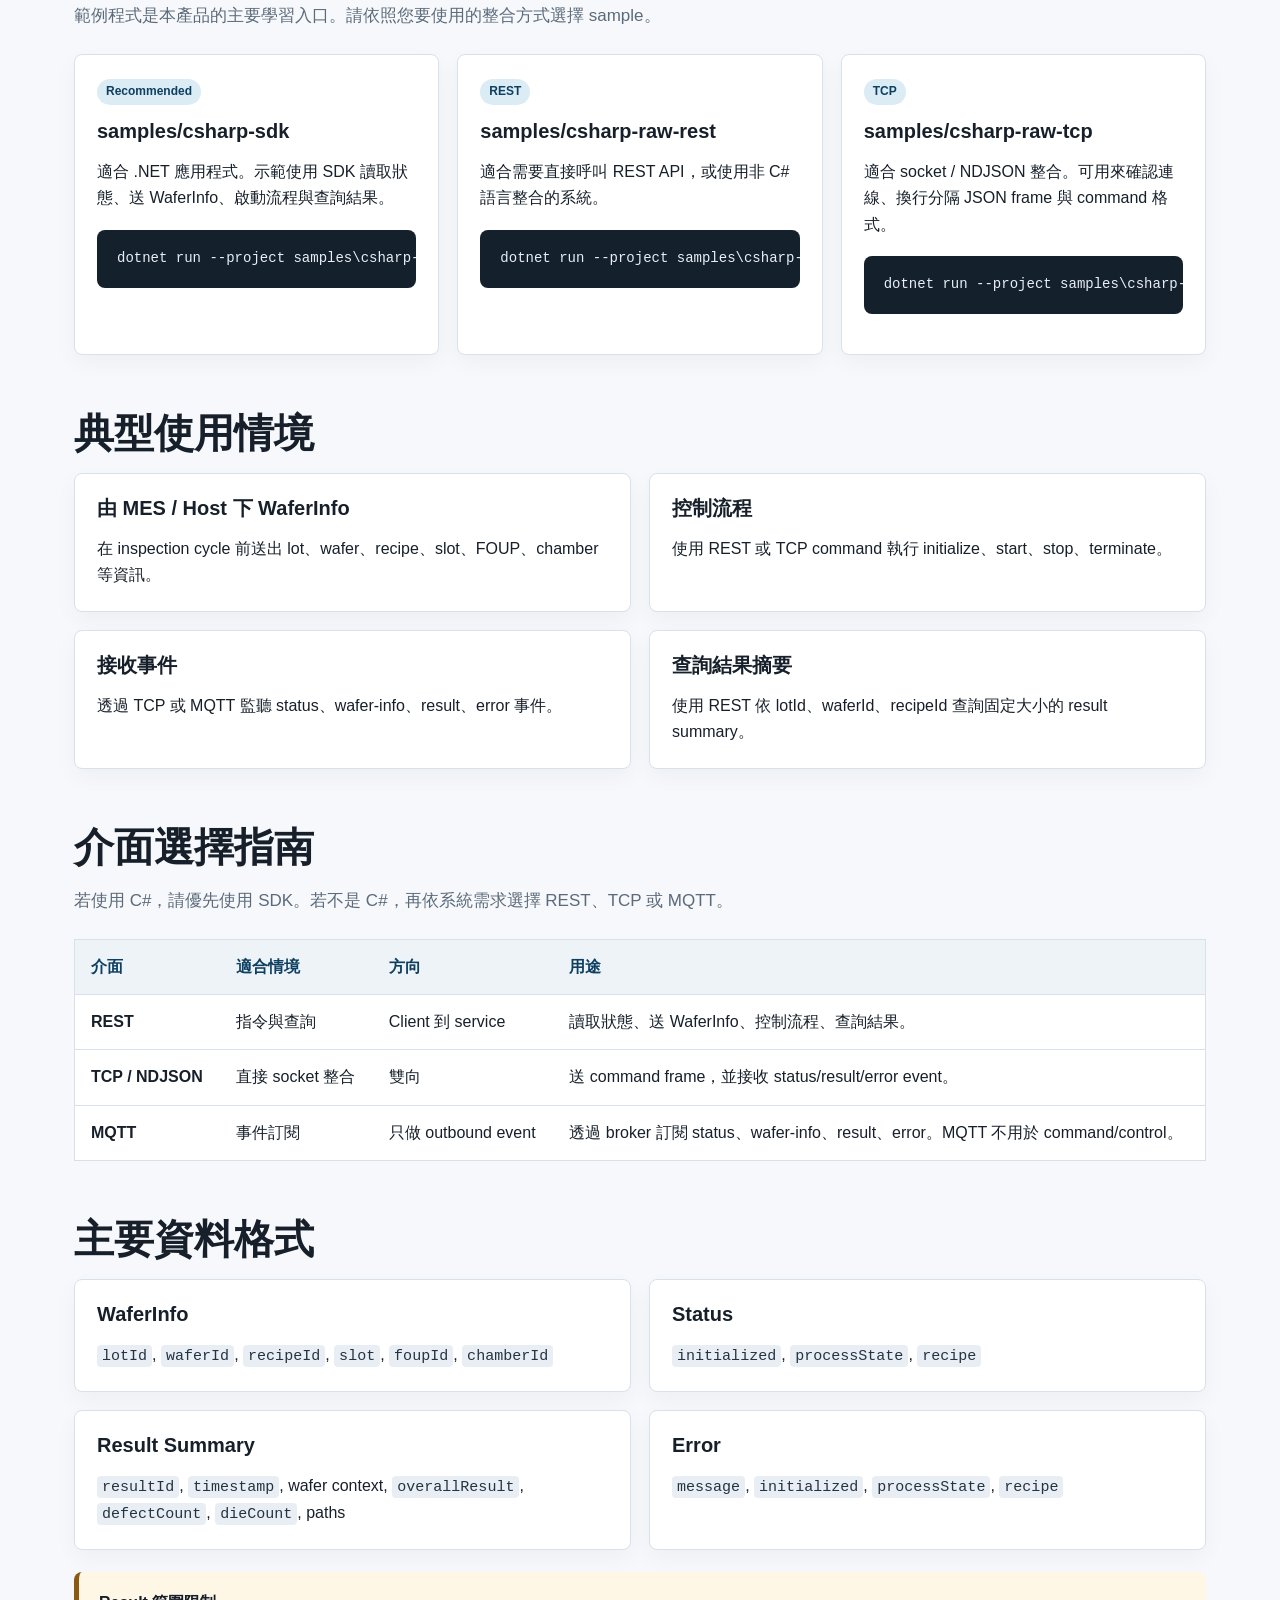
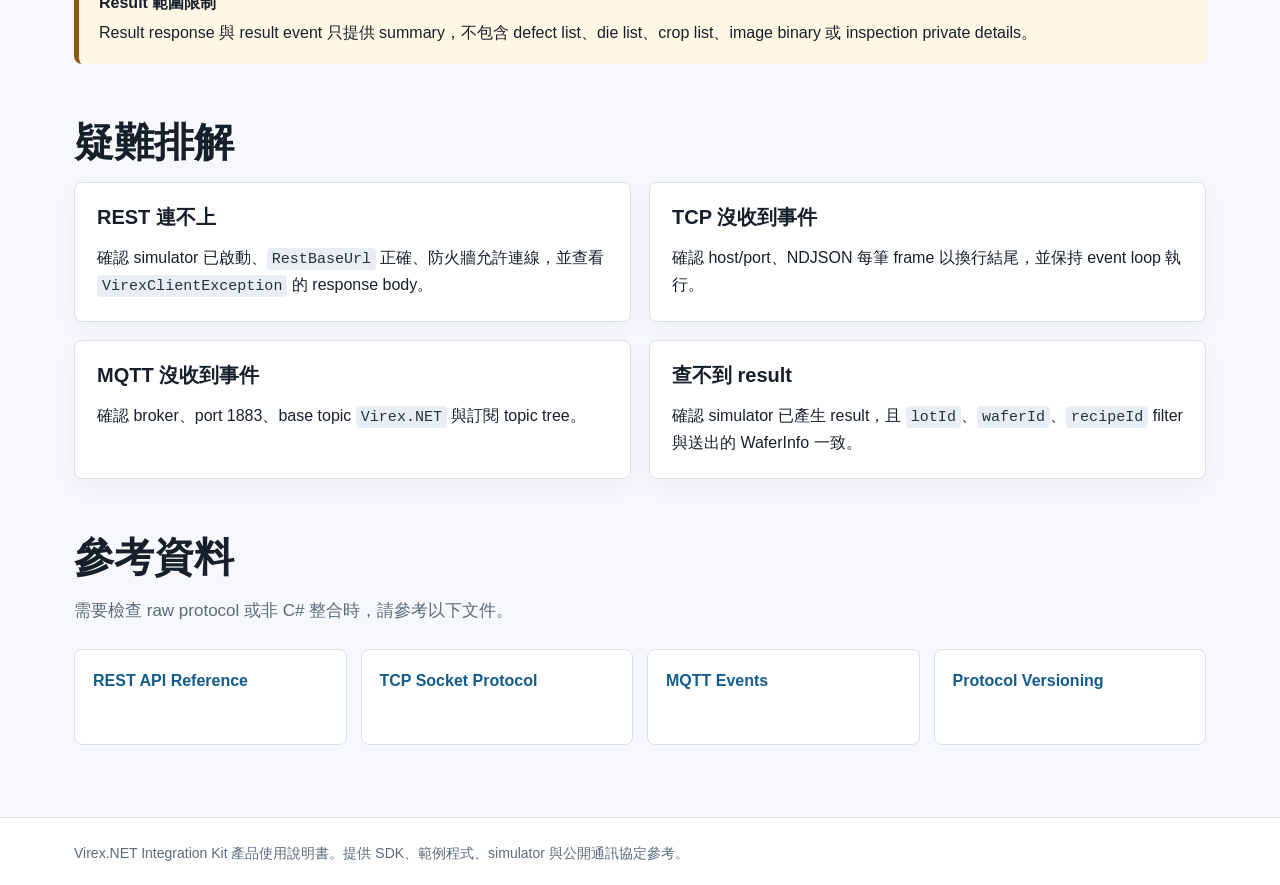
==== commit b55d6dac: "Add bilingual product guide with VST logo" ====
--- a/docs/index.html
+++ b/docs/index.html
@@ -1,49 +1,74 @@
 <!doctype html>
-<html lang="en">
+<html lang="zh-Hant" data-current-lang="zh">
 <head>
   <meta charset="utf-8">
   <meta name="viewport" content="width=device-width, initial-scale=1">
-  <title>Virex.NET Integration Kit Documentation</title>
-  <meta name="description" content="Customer documentation for the Virex.NET public integration SDK, REST API, TCP socket protocol, MQTT events, and simulator workflow.">
+  <title>Virex.NET Integration Kit User Guide</title>
+  <meta name="description" content="Product user guide for the Virex.NET Integration Kit SDK, sample code, simulator, REST API, TCP socket protocol, and MQTT events.">
   <link rel="stylesheet" href="assets/site.css">
 </head>
 <body>
   <header class="site-header">
     <div class="header-inner">
       <a class="brand" href="#top" aria-label="Virex.NET documentation home">
-        <span class="brand-mark">VX</span>
-        <span>Virex.NET Integration Kit</span>
+        <img class="brand-logo" src="assets/vst-logo.png" alt="VS Technology">
+        <span class="brand-title">Virex.NET Integration Kit</span>
       </a>
-      <nav class="nav" aria-label="Primary navigation">
-        <a href="#overview">Overview</a>
-        <a href="#scenarios">Scenarios</a>
-        <a href="#interfaces">Interfaces</a>
-        <a href="#sdk">SDK</a>
-        <a href="#samples">Samples</a>
-        <a href="#simulator">Simulator</a>
-        <a href="#references">References</a>
-      </nav>
+      <div class="header-actions">
+        <nav class="nav" aria-label="Primary navigation">
+          <a href="#quickstart"><span data-lang="zh">快速開始</span><span data-lang="en">Quick Start</span></a>
+          <a href="#sdk"><span data-lang="zh">SDK</span><span data-lang="en">SDK</span></a>
+          <a href="#samples"><span data-lang="zh">範例程式</span><span data-lang="en">Samples</span></a>
+          <a href="#scenarios"><span data-lang="zh">使用情境</span><span data-lang="en">Scenarios</span></a>
+          <a href="#references"><span data-lang="zh">參考資料</span><span data-lang="en">References</span></a>
+        </nav>
+        <div class="language-toggle" role="group" aria-label="Language">
+          <button type="button" class="lang-button" data-set-lang="zh" aria-pressed="true">中文</button>
+          <button type="button" class="lang-button" data-set-lang="en" aria-pressed="false">EN</button>
+        </div>
+      </div>
     </div>
   </header>
 
   <main id="top">
-    <section class="hero">
+    <section class="hero product-hero">
       <div class="hero-inner">
         <div>
-          <p class="eyebrow">Customer integration documentation</p>
-          <h1>Build against the Virex.NET public communication surface.</h1>
+          <p class="eyebrow">
+            <span data-lang="zh">產品使用說明書</span>
+            <span data-lang="en">Product User Guide</span>
+          </p>
+          <h1>
+            <span data-lang="zh">Virex.NET Integration Kit SDK 與範例程式使用指南</span>
+            <span data-lang="en">Virex.NET Integration Kit SDK and Sample Code Guide</span>
+          </h1>
           <p class="lead">
-            Use this guide to find the SDK, sample code, protocol references, and simulator workflow needed
-            to build a Virex.NET-compatible integration. Start with the C# SDK when possible, use the raw
-            protocol samples when integrating from another platform, and validate behavior with the simulator.
+            <span data-lang="zh">
+              本頁說明如何使用 Virex.NET Integration Kit 建立客戶端整合程式。請從 SDK 與範例程式開始，
+              使用 simulator 驗證 REST、TCP 與 MQTT 通訊流程，再依照您的系統架構選擇合適的介面。
+            </span>
+            <span data-lang="en">
+              This guide explains how to use the Virex.NET Integration Kit to build customer-side integrations.
+              Start with the SDK and sample code, validate REST, TCP, and MQTT behavior with the simulator,
+              then choose the interface that matches your system architecture.
+            </span>
           </p>
           <div class="hero-actions">
-            <a class="button" href="#sdk">Start with the SDK</a>
-            <a class="button secondary" href="#samples">Run the samples</a>
+            <a class="button" href="#quickstart">
+              <span data-lang="zh">開始使用</span>
+              <span data-lang="en">Get Started</span>
+            </a>
+            <a class="button secondary" href="#samples">
+              <span data-lang="zh">查看範例程式</span>
+              <span data-lang="en">View Samples</span>
+            </a>
           </div>
         </div>
         <aside class="hero-panel" aria-label="Default simulator endpoints">
-          <div class="hero-panel-header">Default simulator endpoints</div>
+          <div class="hero-panel-header">
+            <span data-lang="zh">Simulator 預設連線資訊</span>
+            <span data-lang="en">Default Simulator Endpoints</span>
+          </div>
           <dl class="endpoint-list">
             <div>
               <dt>REST</dt>
@@ -67,149 +92,129 @@
     </section>
 
     <div class="page">
-      <section class="section" id="overview">
-        <h2>Find the Right Starting Point</h2>
+      <section class="section" id="product">
+        <h2>
+          <span data-lang="zh">產品定位</span>
+          <span data-lang="en">Product Purpose</span>
+        </h2>
         <p class="section-intro">
-          This repository is organized around the files a customer integration developer needs most often:
-          the SDK, runnable samples, protocol references, and a local simulator.
+          <span data-lang="zh">
+            Virex.NET Integration Kit 是提供給客戶整合 Virex.NET 相容系統的公開 SDK 與通訊範例。
+            它不是內部系統原始碼，而是用來協助外部系統建立穩定通訊的產品套件。
+          </span>
+          <span data-lang="en">
+            Virex.NET Integration Kit is a public SDK and communication sample package for customer systems
+            integrating with Virex.NET-compatible services. It is not private application source code; it is
+            a product package for building stable external communication.
+          </span>
         </p>
         <div class="grid three">
           <article class="card">
-            <span class="tag">Contracts</span>
-            <h3>Virex.NET.Contracts</h3>
-            <p>
-              Public DTOs, route constants, MQTT topic helpers, JSON settings, TCP/NDJSON formatters, and
-              protocol parsers. Look here when you need the exact field names and payload shapes.
-            </p>
-          </article>
-          <article class="card">
-            <span class="tag">Client SDK</span>
+            <span class="tag">SDK</span>
             <h3>Virex.NET.Client</h3>
             <p>
-              C# client wrappers for REST commands and queries, TCP socket events, and MQTT event
-              subscription. Start here for .NET applications.
+              <span data-lang="zh">提供 C# client wrapper，可操作 REST command/query，並訂閱 TCP 與 MQTT 事件。</span>
+              <span data-lang="en">C# client wrappers for REST commands and queries, plus TCP and MQTT event subscriptions.</span>
             </p>
           </article>
           <article class="card">
             <span class="tag">Samples</span>
             <h3>samples</h3>
             <p>
-              Runnable examples for the C# SDK, raw REST calls, and raw TCP frames. Use these as the quickest
-              way to confirm your environment and copy a working request flow.
-            </p>
-          </article>
-        </div>
-        <div class="grid two offset">
+              <span data-lang="zh">可直接執行的 SDK、raw REST、raw TCP 範例，用來確認環境與整合流程。</span>
+              <span data-lang="en">Runnable SDK, raw REST, and raw TCP examples for verifying environment setup and integration flow.</span>
+            </p>
+          </article>
           <article class="card">
             <span class="tag">Simulator</span>
             <h3>Virex.NET.Simulator.WPF</h3>
             <p>
-              Local simulator for validating REST, TCP, and MQTT behavior before connecting to a
-              production-compatible service.
-            </p>
-          </article>
-          <article class="card">
-            <span class="tag">Documentation</span>
-            <h3>docs</h3>
-            <p>
-              Protocol references for REST endpoints, TCP/NDJSON frames, MQTT topics, and compatibility
-              expectations.
+              <span data-lang="zh">本機模擬服務，提供 REST、TCP、MQTT 端點讓客戶在接正式系統前先驗證程式。</span>
+              <span data-lang="en">A local simulator exposing REST, TCP, and MQTT endpoints for validation before connecting to a production-compatible service.</span>
             </p>
           </article>
         </div>
         <div class="callout warning">
-          <strong>Public boundary</strong>
-          This documentation describes public communication contracts only. It does not include private
-          application internals, inspection algorithms, camera control, recipe internals, storage internals,
-          credentials, customer data, or production hostnames.
-        </div>
-      </section>
-
-      <section class="section" id="scenarios">
-        <h2>Common Integration Scenarios</h2>
+          <strong>
+            <span data-lang="zh">公開範圍</span>
+            <span data-lang="en">Public Boundary</span>
+          </strong>
+          <span data-lang="zh">
+            本文件只說明公開通訊介面、SDK、範例程式與 simulator。它不包含 HALCON、camera、
+            recipe、inspection algorithm、storage internals、客戶資料或正式環境主機資訊。
+          </span>
+          <span data-lang="en">
+            This guide covers only public communication interfaces, the SDK, sample code, and the simulator.
+            It does not include HALCON, camera control, recipes, inspection algorithms, storage internals,
+            customer data, or production host information.
+          </span>
+        </div>
+      </section>
+
+      <section class="section" id="quickstart">
+        <h2>
+          <span data-lang="zh">快速開始</span>
+          <span data-lang="en">Quick Start</span>
+        </h2>
         <p class="section-intro">
-          The kit is designed for customer teams that need a stable contract for exchanging wafer context,
-          control commands, status, result summaries, and error state with a Virex.NET-compatible service.
+          <span data-lang="zh">建議第一次使用時先跑 simulator 與 C# SDK sample，確認開發環境、端點與基本流程都正常。</span>
+          <span data-lang="en">For first-time use, run the simulator and the C# SDK sample to confirm the development environment, endpoints, and basic flow.</span>
         </p>
-        <div class="grid two">
-          <article class="card">
-            <h3>Send wafer context from a host or MES</h3>
-            <p>
-              Use REST or TCP to send <code>WaferInfo</code> before starting an inspection cycle. The public
-              fields are <code>lotId</code>, <code>waferId</code>, <code>recipeId</code>, <code>slot</code>,
-              <code>foupId</code>, and <code>chamberId</code>.
-            </p>
-          </article>
-          <article class="card">
-            <h3>Control a simulated inspection cycle</h3>
-            <p>
-              Use REST control endpoints or TCP command frames to initialize, start, stop, and terminate a
-              cycle while validating client-side error handling and state transitions.
-            </p>
-          </article>
-          <article class="card">
-            <h3>Subscribe to operational events</h3>
-            <p>
-              Use TCP when the integration expects a direct socket connection. Use MQTT when another system
-              needs outbound event distribution through a broker.
-            </p>
-          </article>
-          <article class="card">
-            <h3>Query summary results</h3>
-            <p>
-              Use REST to query result summaries by <code>lotId</code>, <code>waferId</code>, and
-              <code>recipeId</code>. Result payloads are summary-only and intentionally exclude large
-              inspection data.
-            </p>
-          </article>
-        </div>
-      </section>
-
-      <section class="section" id="interfaces">
-        <h2>Choose an Interface</h2>
+        <ol class="steps">
+          <li>
+            <h3>
+              <span data-lang="zh">建置並測試套件</span>
+              <span data-lang="en">Build and Test the Kit</span>
+            </h3>
+            <pre><code class="language-powershell">dotnet test Virex.NET.Integration.slnx</code></pre>
+          </li>
+          <li>
+            <h3>
+              <span data-lang="zh">啟動 simulator</span>
+              <span data-lang="en">Start the Simulator</span>
+            </h3>
+            <pre><code class="language-powershell">dotnet run --project src\Virex.NET.Simulator.WPF\Virex.NET.Simulator.WPF.csproj</code></pre>
+          </li>
+          <li>
+            <h3>
+              <span data-lang="zh">執行 SDK 範例程式</span>
+              <span data-lang="en">Run the SDK Sample</span>
+            </h3>
+            <pre><code class="language-powershell">dotnet run --project samples\csharp-sdk\CSharpSdkSample.csproj</code></pre>
+          </li>
+          <li>
+            <h3>
+              <span data-lang="zh">確認預期結果</span>
+              <span data-lang="en">Confirm Expected Results</span>
+            </h3>
+            <p>
+              <span data-lang="zh">
+                範例程式會讀取狀態、送出 WaferInfo、啟動流程，並查詢 result summary。若這些步驟成功，
+                代表 SDK 與 simulator 的基本通訊已建立。
+              </span>
+              <span data-lang="en">
+                The sample reads status, sends WaferInfo, starts a cycle, and queries result summaries.
+                If these steps succeed, basic SDK-to-simulator communication is working.
+              </span>
+            </p>
+          </li>
+        </ol>
+      </section>
+
+      <section class="section" id="sdk">
+        <h2>
+          <span data-lang="zh">SDK 使用方法</span>
+          <span data-lang="en">SDK Usage</span>
+        </h2>
         <p class="section-intro">
-          REST, TCP, and MQTT are all supported, but they are intended for different integration styles.
-          Choose the narrowest interface that matches the customer's system boundary.
-        </p>
-        <div class="table-scroll">
-          <table class="comparison">
-            <thead>
-              <tr>
-                <th>Interface</th>
-                <th>Best fit</th>
-                <th>Direction</th>
-                <th>Typical use</th>
-              </tr>
-            </thead>
-            <tbody>
-              <tr>
-                <td><strong>REST</strong></td>
-                <td>Request/response commands and queries</td>
-                <td>Client to service</td>
-                <td>Read status, send wafer info, initialize, start, stop, terminate, and query results.</td>
-              </tr>
-              <tr>
-                <td><strong>TCP / NDJSON</strong></td>
-                <td>Direct socket integration</td>
-                <td>Bidirectional</td>
-                <td>Send wafer info or command frames and receive status, wafer info, result, and error events.</td>
-              </tr>
-              <tr>
-                <td><strong>MQTT</strong></td>
-                <td>Brokered event subscription</td>
-                <td>Outbound events only</td>
-                <td>Subscribe to status, wafer info, result, and error topics. MQTT is not used for command/control.</td>
-              </tr>
-            </tbody>
-          </table>
-        </div>
-      </section>
-
-      <section class="section" id="sdk">
-        <h2>C# SDK Quick Start</h2>
-        <p class="section-intro">
-          Use the SDK when the integrating application is written in C#. It wraps the public communication
-          APIs with a small surface and targets <code>netstandard2.0</code> for broad application compatibility.
+          <span data-lang="zh">
+            C# 應用程式建議使用 <code>VirexClient</code>。它集中管理 REST、TCP、MQTT 設定，
+            並提供常用操作方法。
+          </span>
+          <span data-lang="en">
+            C# applications should start with <code>VirexClient</code>. It centralizes REST, TCP, and MQTT
+            settings and exposes the common operations used by integrations.
+          </span>
         </p>
         <pre><code class="language-csharp">using Virex.NET.Client;
 using Virex.NET.Contracts;
@@ -241,164 +246,237 @@
 await client.StartAsync();
 
 var results = await client.QueryResultsAsync(lotId: "LOT-001");</code></pre>
-
         <div class="grid two">
           <article class="card">
-            <h3>REST convenience methods</h3>
-            <p>
-              <code>VirexClient</code> exposes <code>GetStatusAsync</code>,
-              <code>SetWaferInfoAsync</code>, <code>InitializeAsync</code>, <code>TerminateAsync</code>,
-              <code>StartAsync</code>, <code>StopAsync</code>, and <code>QueryResultsAsync</code>.
-            </p>
-          </article>
-          <article class="card">
-            <h3>Error handling</h3>
-            <p>
-              Non-success HTTP responses throw <code>VirexClientException</code>, including the numeric
-              status code and response body so customer applications can log or display the service response.
-            </p>
-          </article>
-        </div>
-      </section>
-
-      <section class="section" id="events">
-        <h2>Event Subscription</h2>
+            <h3>
+              <span data-lang="zh">主要方法</span>
+              <span data-lang="en">Main Methods</span>
+            </h3>
+            <p>
+              <code>GetStatusAsync</code>, <code>SetWaferInfoAsync</code>, <code>InitializeAsync</code>,
+              <code>TerminateAsync</code>, <code>StartAsync</code>, <code>StopAsync</code>,
+              <code>QueryResultsAsync</code>
+            </p>
+          </article>
+          <article class="card">
+            <h3>
+              <span data-lang="zh">錯誤處理</span>
+              <span data-lang="en">Error Handling</span>
+            </h3>
+            <p>
+              <span data-lang="zh">
+                REST 回應非成功狀態時會丟出 <code>VirexClientException</code>，包含 HTTP status code 與 response body。
+              </span>
+              <span data-lang="en">
+                Non-success REST responses throw <code>VirexClientException</code> with the HTTP status code and response body.
+              </span>
+            </p>
+          </article>
+        </div>
+      </section>
+
+      <section class="section" id="samples">
+        <h2>
+          <span data-lang="zh">範例程式使用說明</span>
+          <span data-lang="en">Sample Code Guide</span>
+        </h2>
         <p class="section-intro">
-          Event clients expose a common <code>EventReceived</code> pattern. The parsed event contains the
-          original raw JSON plus the typed payload for supported event types.
-        </p>
-        <pre><code class="language-csharp">using var cts = new CancellationTokenSource();
-
-client.MqttEvents.EventReceived += (_, ev) =>
-{
-    if (ev.Status is not null)
-        Console.WriteLine($"State: {ev.Status.ProcessState}");
-
-    if (ev.Result is not null)
-        Console.WriteLine($"Result: {ev.Result.ResultId} {ev.Result.OverallResult}");
-};
-
-await client.MqttEvents.RunAsync(cts.Token);</code></pre>
-        <div class="callout">
-          <strong>MQTT topic behavior</strong>
-          MQTT messages are published under the configured base topic. The default child topics are
-          <code>status</code>, <code>wafer-info</code>, <code>result</code>, and <code>error</code>.
-          The MQTT client attaches the event type from the topic when the payload does not include a
-          <code>type</code> field.
-        </div>
-      </section>
-
-      <section class="section" id="contracts">
-        <h2>Data Contract Summary</h2>
-        <div class="grid two">
-          <article class="card">
-            <h3>WaferInfo</h3>
-            <p>
-              Identifies the wafer and surrounding production context. Required validation for TCP wafer
-              info frames includes non-empty <code>lotId</code>, <code>waferId</code>, <code>slot</code>,
-              <code>foupId</code>, and <code>chamberId</code>.
-            </p>
-          </article>
-          <article class="card">
-            <h3>StatusDto</h3>
-            <p>
-              Reports whether the service is initialized, the current process state, and the active recipe
-              label. Public process states are <code>ready</code>, <code>capturing</code>,
-              <code>inspecting</code>, and <code>saving</code>.
-            </p>
-          </article>
-          <article class="card">
-            <h3>ResultSummaryDto</h3>
-            <p>
-              Provides fixed-size result summaries such as result id, timestamp, wafer context, overall
-              result, defect count, die count, and relative output paths.
-            </p>
-          </article>
-          <article class="card">
-            <h3>ErrorStatusDto</h3>
-            <p>
-              Reports the current error message together with initialized state, process state, and recipe
-              so clients can show actionable operational context.
-            </p>
-          </article>
-        </div>
-        <div class="callout warning">
-          <strong>Result payload boundary</strong>
-          Result responses and result events are summary-only. They do not include defect lists, die lists,
-          crop lists, image binaries, or private inspection details.
-        </div>
-      </section>
-
-      <section class="section" id="samples">
-        <h2>Sample Code Guide</h2>
-        <p class="section-intro">
-          The sample projects are intended to be the fastest way to verify setup and understand the expected
-          request and event flow. Choose the sample that matches the integration style you plan to use.
+          <span data-lang="zh">
+            範例程式是本產品的主要學習入口。請依照您要使用的整合方式選擇 sample。
+          </span>
+          <span data-lang="en">
+            Sample projects are the primary learning path for this product. Choose the sample that matches your integration style.
+          </span>
         </p>
         <div class="grid three">
           <article class="card">
-            <span class="tag">Recommended for C#</span>
+            <span class="tag">Recommended</span>
             <h3>samples/csharp-sdk</h3>
             <p>
-              Uses <code>VirexClient</code> to read status, submit wafer information, start a cycle, and
-              query result summaries. Start here for most .NET applications.
+              <span data-lang="zh">適合 .NET 應用程式。示範使用 SDK 讀取狀態、送 WaferInfo、啟動流程與查詢結果。</span>
+              <span data-lang="en">For .NET applications. Demonstrates status reads, WaferInfo submission, cycle start, and result queries through the SDK.</span>
             </p>
             <pre><code class="language-powershell">dotnet run --project samples\csharp-sdk\CSharpSdkSample.csproj</code></pre>
           </article>
           <article class="card">
-            <span class="tag">Raw REST</span>
+            <span class="tag">REST</span>
             <h3>samples/csharp-raw-rest</h3>
             <p>
-              Shows the REST payloads and endpoint flow without using the SDK wrapper. Use it when another
-              language or system will call the REST API directly.
+              <span data-lang="zh">適合需要直接呼叫 REST API，或使用非 C# 語言整合的系統。</span>
+              <span data-lang="en">For systems calling the REST API directly or integrating from a non-C# platform.</span>
             </p>
             <pre><code class="language-powershell">dotnet run --project samples\csharp-raw-rest\CSharpRawRestSample.csproj</code></pre>
           </article>
           <article class="card">
-            <span class="tag">Raw TCP</span>
+            <span class="tag">TCP</span>
             <h3>samples/csharp-raw-tcp</h3>
             <p>
-              Shows TCP/NDJSON framing for direct socket integrations. Use it to verify connection handling
-              and line-delimited JSON frames.
+              <span data-lang="zh">適合 socket / NDJSON 整合。可用來確認連線、換行分隔 JSON frame 與 command 格式。</span>
+              <span data-lang="en">For socket and NDJSON integrations. Use it to verify connection handling, line-delimited JSON frames, and command format.</span>
             </p>
             <pre><code class="language-powershell">dotnet run --project samples\csharp-raw-tcp\CSharpRawTcpSample.csproj</code></pre>
           </article>
         </div>
       </section>
 
-      <section class="section" id="simulator">
-        <h2>Simulator Workflow</h2>
+      <section class="section" id="scenarios">
+        <h2>
+          <span data-lang="zh">典型使用情境</span>
+          <span data-lang="en">Typical Use Cases</span>
+        </h2>
+        <div class="grid two">
+          <article class="card">
+            <h3>
+              <span data-lang="zh">由 MES / Host 下 WaferInfo</span>
+              <span data-lang="en">Send WaferInfo from MES or Host</span>
+            </h3>
+            <p>
+              <span data-lang="zh">在 inspection cycle 前送出 lot、wafer、recipe、slot、FOUP、chamber 等資訊。</span>
+              <span data-lang="en">Send lot, wafer, recipe, slot, FOUP, and chamber context before an inspection cycle.</span>
+            </p>
+          </article>
+          <article class="card">
+            <h3>
+              <span data-lang="zh">控制流程</span>
+              <span data-lang="en">Control the Cycle</span>
+            </h3>
+            <p>
+              <span data-lang="zh">使用 REST 或 TCP command 執行 initialize、start、stop、terminate。</span>
+              <span data-lang="en">Use REST or TCP commands for initialize, start, stop, and terminate operations.</span>
+            </p>
+          </article>
+          <article class="card">
+            <h3>
+              <span data-lang="zh">接收事件</span>
+              <span data-lang="en">Receive Events</span>
+            </h3>
+            <p>
+              <span data-lang="zh">透過 TCP 或 MQTT 監聽 status、wafer-info、result、error 事件。</span>
+              <span data-lang="en">Listen for status, wafer-info, result, and error events through TCP or MQTT.</span>
+            </p>
+          </article>
+          <article class="card">
+            <h3>
+              <span data-lang="zh">查詢結果摘要</span>
+              <span data-lang="en">Query Result Summaries</span>
+            </h3>
+            <p>
+              <span data-lang="zh">使用 REST 依 lotId、waferId、recipeId 查詢固定大小的 result summary。</span>
+              <span data-lang="en">Use REST to query fixed-size result summaries by lotId, waferId, and recipeId.</span>
+            </p>
+          </article>
+        </div>
+      </section>
+
+      <section class="section" id="interfaces">
+        <h2>
+          <span data-lang="zh">介面選擇指南</span>
+          <span data-lang="en">Interface Selection Guide</span>
+        </h2>
         <p class="section-intro">
-          Use the WPF simulator to validate integration code before connecting to a Virex.NET-compatible
-          service. The simulator exposes the same public REST, TCP, and MQTT communication surfaces.
+          <span data-lang="zh">若使用 C#，請優先使用 SDK。若不是 C#，再依系統需求選擇 REST、TCP 或 MQTT。</span>
+          <span data-lang="en">Use the SDK first for C# applications. For other platforms, choose REST, TCP, or MQTT based on system needs.</span>
         </p>
-        <ol class="steps">
-          <li>
-            <h3>Build and test the repository</h3>
-            <pre><code class="language-powershell">dotnet test Virex.NET.Integration.slnx</code></pre>
-          </li>
-          <li>
-            <h3>Start the simulator</h3>
-            <pre><code class="language-powershell">dotnet run --project src\Virex.NET.Simulator.WPF\Virex.NET.Simulator.WPF.csproj</code></pre>
-          </li>
-          <li>
-            <h3>Run the C# SDK sample</h3>
-            <pre><code class="language-powershell">dotnet run --project samples\csharp-sdk\CSharpSdkSample.csproj</code></pre>
-          </li>
-          <li>
-            <h3>Validate customer integration behavior</h3>
-            <p>
-              Confirm that the customer application can send wafer context, control the simulated cycle,
-              receive status/result/error events, and query result summaries using the chosen interface.
-            </p>
-          </li>
-        </ol>
+        <div class="table-scroll">
+          <table class="comparison">
+            <thead>
+              <tr>
+                <th><span data-lang="zh">介面</span><span data-lang="en">Interface</span></th>
+                <th><span data-lang="zh">適合情境</span><span data-lang="en">Best Fit</span></th>
+                <th><span data-lang="zh">方向</span><span data-lang="en">Direction</span></th>
+                <th><span data-lang="zh">用途</span><span data-lang="en">Typical Use</span></th>
+              </tr>
+            </thead>
+            <tbody>
+              <tr>
+                <td><strong>REST</strong></td>
+                <td><span data-lang="zh">指令與查詢</span><span data-lang="en">Commands and queries</span></td>
+                <td><span data-lang="zh">Client 到 service</span><span data-lang="en">Client to service</span></td>
+                <td><span data-lang="zh">讀取狀態、送 WaferInfo、控制流程、查詢結果。</span><span data-lang="en">Read status, send WaferInfo, control cycles, and query results.</span></td>
+              </tr>
+              <tr>
+                <td><strong>TCP / NDJSON</strong></td>
+                <td><span data-lang="zh">直接 socket 整合</span><span data-lang="en">Direct socket integration</span></td>
+                <td><span data-lang="zh">雙向</span><span data-lang="en">Bidirectional</span></td>
+                <td><span data-lang="zh">送 command frame，並接收 status/result/error event。</span><span data-lang="en">Send command frames and receive status/result/error events.</span></td>
+              </tr>
+              <tr>
+                <td><strong>MQTT</strong></td>
+                <td><span data-lang="zh">事件訂閱</span><span data-lang="en">Event subscription</span></td>
+                <td><span data-lang="zh">只做 outbound event</span><span data-lang="en">Outbound events only</span></td>
+                <td><span data-lang="zh">透過 broker 訂閱 status、wafer-info、result、error。MQTT 不用於 command/control。</span><span data-lang="en">Subscribe to status, wafer-info, result, and error through a broker. MQTT is not used for command/control.</span></td>
+              </tr>
+            </tbody>
+          </table>
+        </div>
+      </section>
+
+      <section class="section" id="contracts">
+        <h2>
+          <span data-lang="zh">主要資料格式</span>
+          <span data-lang="en">Main Data Contracts</span>
+        </h2>
+        <div class="grid two">
+          <article class="card">
+            <h3>WaferInfo</h3>
+            <p><code>lotId</code>, <code>waferId</code>, <code>recipeId</code>, <code>slot</code>, <code>foupId</code>, <code>chamberId</code></p>
+          </article>
+          <article class="card">
+            <h3>Status</h3>
+            <p><code>initialized</code>, <code>processState</code>, <code>recipe</code></p>
+          </article>
+          <article class="card">
+            <h3>Result Summary</h3>
+            <p><code>resultId</code>, <code>timestamp</code>, wafer context, <code>overallResult</code>, <code>defectCount</code>, <code>dieCount</code>, paths</p>
+          </article>
+          <article class="card">
+            <h3>Error</h3>
+            <p><code>message</code>, <code>initialized</code>, <code>processState</code>, <code>recipe</code></p>
+          </article>
+        </div>
+        <div class="callout warning">
+          <strong>
+            <span data-lang="zh">Result 範圍限制</span>
+            <span data-lang="en">Result Boundary</span>
+          </strong>
+          <span data-lang="zh">Result response 與 result event 只提供 summary，不包含 defect list、die list、crop list、image binary 或 inspection private details。</span>
+          <span data-lang="en">Result responses and result events provide summaries only. They do not include defect lists, die lists, crop lists, image binaries, or private inspection details.</span>
+        </div>
+      </section>
+
+      <section class="section" id="troubleshooting">
+        <h2>
+          <span data-lang="zh">疑難排解</span>
+          <span data-lang="en">Troubleshooting</span>
+        </h2>
+        <div class="grid two">
+          <article class="card">
+            <h3><span data-lang="zh">REST 連不上</span><span data-lang="en">REST Request Fails</span></h3>
+            <p><span data-lang="zh">確認 simulator 已啟動、<code>RestBaseUrl</code> 正確、防火牆允許連線，並查看 <code>VirexClientException</code> 的 response body。</span><span data-lang="en">Confirm the simulator is running, <code>RestBaseUrl</code> is correct, firewall access is allowed, and inspect the <code>VirexClientException</code> response body.</span></p>
+          </article>
+          <article class="card">
+            <h3><span data-lang="zh">TCP 沒收到事件</span><span data-lang="en">TCP Events Are Missing</span></h3>
+            <p><span data-lang="zh">確認 host/port、NDJSON 每筆 frame 以換行結尾，並保持 event loop 執行。</span><span data-lang="en">Confirm host/port, ensure each NDJSON frame ends with a newline, and keep the event loop running.</span></p>
+          </article>
+          <article class="card">
+            <h3><span data-lang="zh">MQTT 沒收到事件</span><span data-lang="en">MQTT Events Are Missing</span></h3>
+            <p><span data-lang="zh">確認 broker、port 1883、base topic <code>Virex.NET</code> 與訂閱 topic tree。</span><span data-lang="en">Confirm broker connectivity, port 1883, base topic <code>Virex.NET</code>, and the subscribed topic tree.</span></p>
+          </article>
+          <article class="card">
+            <h3><span data-lang="zh">查不到 result</span><span data-lang="en">Result Query Is Empty</span></h3>
+            <p><span data-lang="zh">確認 simulator 已產生 result，且 <code>lotId</code>、<code>waferId</code>、<code>recipeId</code> filter 與送出的 WaferInfo 一致。</span><span data-lang="en">Confirm the simulator has emitted a result and that <code>lotId</code>, <code>waferId</code>, and <code>recipeId</code> filters match the submitted WaferInfo.</span></p>
+          </article>
+        </div>
       </section>
 
       <section class="section" id="references">
-        <h2>Protocol References</h2>
+        <h2>
+          <span data-lang="zh">參考資料</span>
+          <span data-lang="en">References</span>
+        </h2>
         <p class="section-intro">
-          Use these references when integrating from non-C# clients or when validating the raw wire contract.
+          <span data-lang="zh">需要檢查 raw protocol 或非 C# 整合時，請參考以下文件。</span>
+          <span data-lang="en">Use these documents when checking raw protocols or building a non-C# integration.</span>
         </p>
         <div class="reference-list">
           <a href="rest-api.md">REST API Reference</a>
@@ -407,48 +485,43 @@
           <a href="protocol-versioning.md">Protocol Versioning</a>
         </div>
       </section>
-
-      <section class="section" id="troubleshooting">
-        <h2>Troubleshooting</h2>
-        <div class="grid two">
-          <article class="card">
-            <h3>REST request fails</h3>
-            <p>
-              Verify <code>RestBaseUrl</code>, firewall rules, simulator status, and the HTTP response body
-              carried by <code>VirexClientException</code>.
-            </p>
-          </article>
-          <article class="card">
-            <h3>TCP client does not receive events</h3>
-            <p>
-              Confirm the TCP host and port, ensure frames are UTF-8 NDJSON, and keep the event loop running
-              with a live cancellation token.
-            </p>
-          </article>
-          <article class="card">
-            <h3>MQTT events are missing</h3>
-            <p>
-              Confirm broker connectivity, port <code>1883</code>, base topic <code>Virex.NET</code>, and
-              subscription to the configured topic tree.
-            </p>
-          </article>
-          <article class="card">
-            <h3>Result query is empty</h3>
-            <p>
-              Verify the simulator has emitted a result and that <code>lotId</code>, <code>waferId</code>,
-              and <code>recipeId</code> filters match the submitted wafer context.
-            </p>
-          </article>
-        </div>
-      </section>
     </div>
   </main>
 
   <footer class="site-footer">
     <div class="footer-inner">
-      Virex.NET Integration Kit documentation. Public communication contracts, SDK usage, simulator workflow,
-      and protocol references for customer integrations.
+      <span data-lang="zh">Virex.NET Integration Kit 產品使用說明書。提供 SDK、範例程式、simulator 與公開通訊協定參考。</span>
+      <span data-lang="en">Virex.NET Integration Kit product user guide for the SDK, sample code, simulator, and public communication protocols.</span>
     </div>
   </footer>
+
+  <script>
+    (function () {
+      var root = document.documentElement;
+      var buttons = Array.prototype.slice.call(document.querySelectorAll("[data-set-lang]"));
+      function setLanguage(lang) {
+        root.setAttribute("data-current-lang", lang);
+        root.setAttribute("lang", lang === "zh" ? "zh-Hant" : "en");
+        buttons.forEach(function (button) {
+          button.setAttribute("aria-pressed", button.getAttribute("data-set-lang") === lang ? "true" : "false");
+        });
+        try {
+          window.localStorage.setItem("virex-doc-lang", lang);
+        } catch (error) {
+        }
+      }
+      buttons.forEach(function (button) {
+        button.addEventListener("click", function () {
+          setLanguage(button.getAttribute("data-set-lang"));
+        });
+      });
+      var saved = "zh";
+      try {
+        saved = window.localStorage.getItem("virex-doc-lang") || "zh";
+      } catch (error) {
+      }
+      setLanguage(saved === "en" ? "en" : "zh");
+    }());
+  </script>
 </body>
 </html>
--- a/docs/assets/site.css
+++ b/docs/assets/site.css
@@ -64,9 +64,21 @@
 .brand {
   display: flex;
   align-items: center;
-  gap: 12px;
+  gap: 14px;
   font-weight: 700;
   color: var(--ink);
+}
+
+.brand-logo {
+  display: block;
+  width: min(260px, 38vw);
+  height: auto;
+  max-height: 52px;
+  object-fit: contain;
+}
+
+.brand-title {
+  white-space: nowrap;
 }
 
 .brand-mark {
@@ -81,6 +93,13 @@
   letter-spacing: 0;
 }
 
+.header-actions {
+  display: flex;
+  align-items: center;
+  justify-content: flex-end;
+  gap: 18px;
+}
+
 .nav {
   display: flex;
   flex-wrap: wrap;
@@ -88,6 +107,42 @@
   justify-content: flex-end;
   gap: 12px 18px;
   font-size: 14px;
+}
+
+.language-toggle {
+  display: inline-flex;
+  gap: 4px;
+  padding: 4px;
+  border: 1px solid var(--line);
+  border-radius: 8px;
+  background: var(--surface-muted);
+}
+
+.lang-button {
+  min-width: 54px;
+  min-height: 32px;
+  border: 0;
+  border-radius: 6px;
+  color: var(--muted);
+  background: transparent;
+  font: inherit;
+  font-size: 13px;
+  font-weight: 700;
+  cursor: pointer;
+}
+
+.lang-button[aria-pressed="true"] {
+  color: #ffffff;
+  background: var(--brand);
+}
+
+[data-lang] {
+  display: none;
+}
+
+html[data-current-lang="zh"] [data-lang="zh"],
+html[data-current-lang="en"] [data-lang="en"] {
+  display: revert;
 }
 
 .hero {
@@ -437,6 +492,11 @@
     flex-direction: column;
   }
 
+  .header-actions {
+    align-items: flex-start;
+    flex-direction: column;
+  }
+
   .nav {
     justify-content: flex-start;
   }
@@ -466,6 +526,20 @@
     gap: 8px 12px;
   }
 
+  .brand {
+    align-items: flex-start;
+    flex-direction: column;
+  }
+
+  .brand-logo {
+    width: min(280px, 84vw);
+    max-height: none;
+  }
+
+  .brand-title {
+    white-space: normal;
+  }
+
   .comparison {
     min-width: 540px;
   }
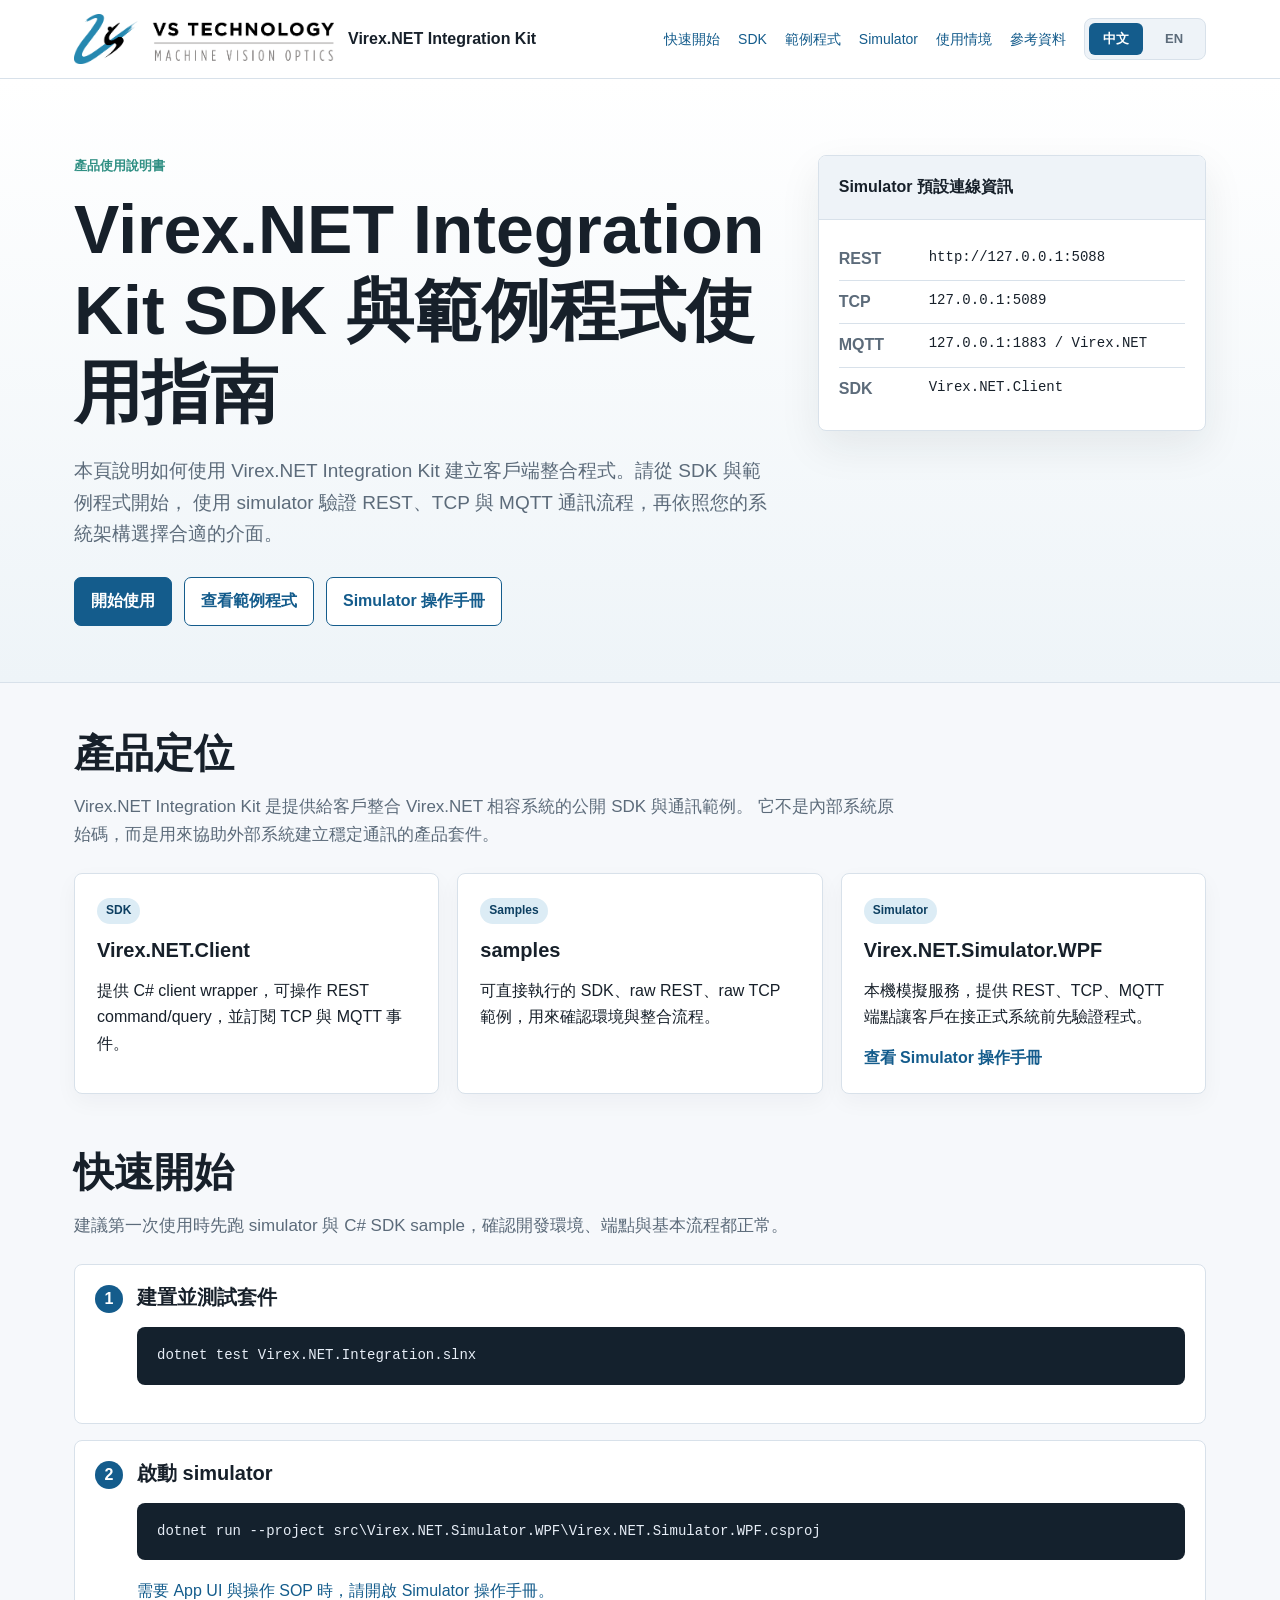
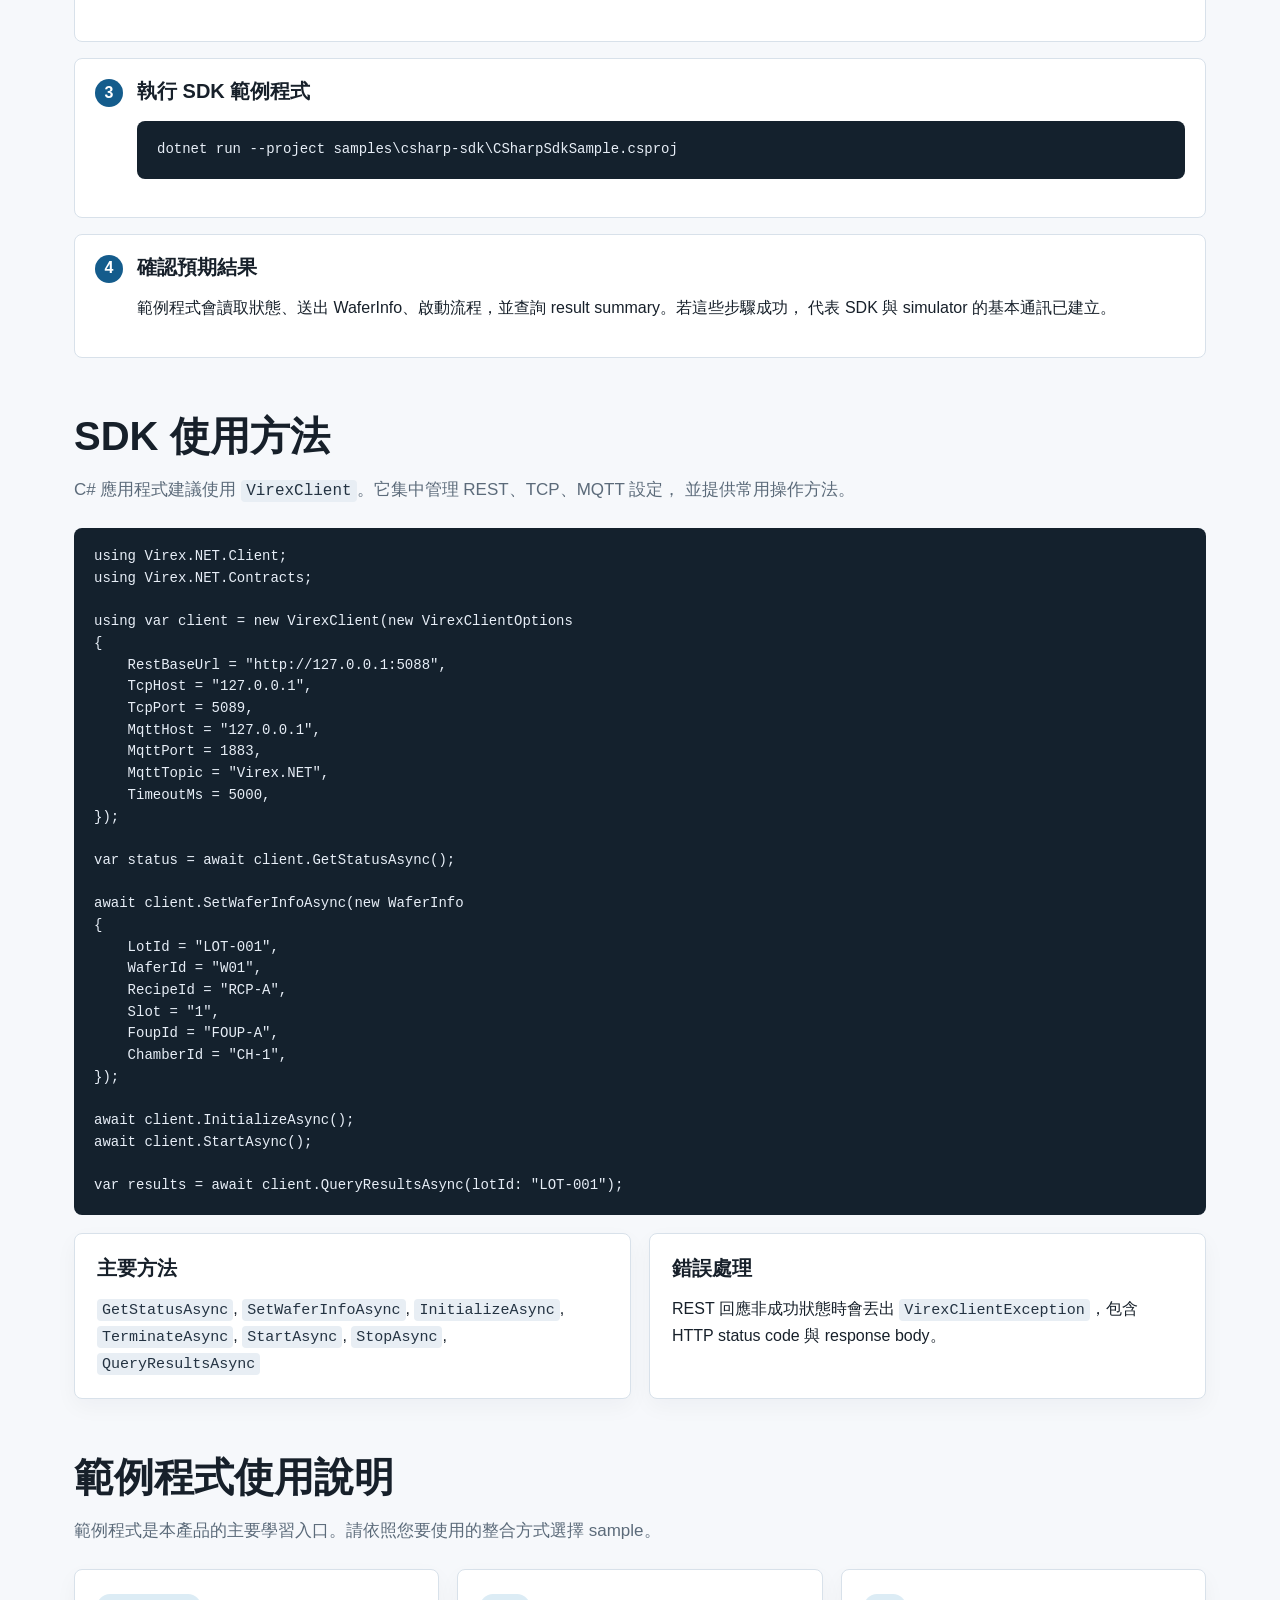
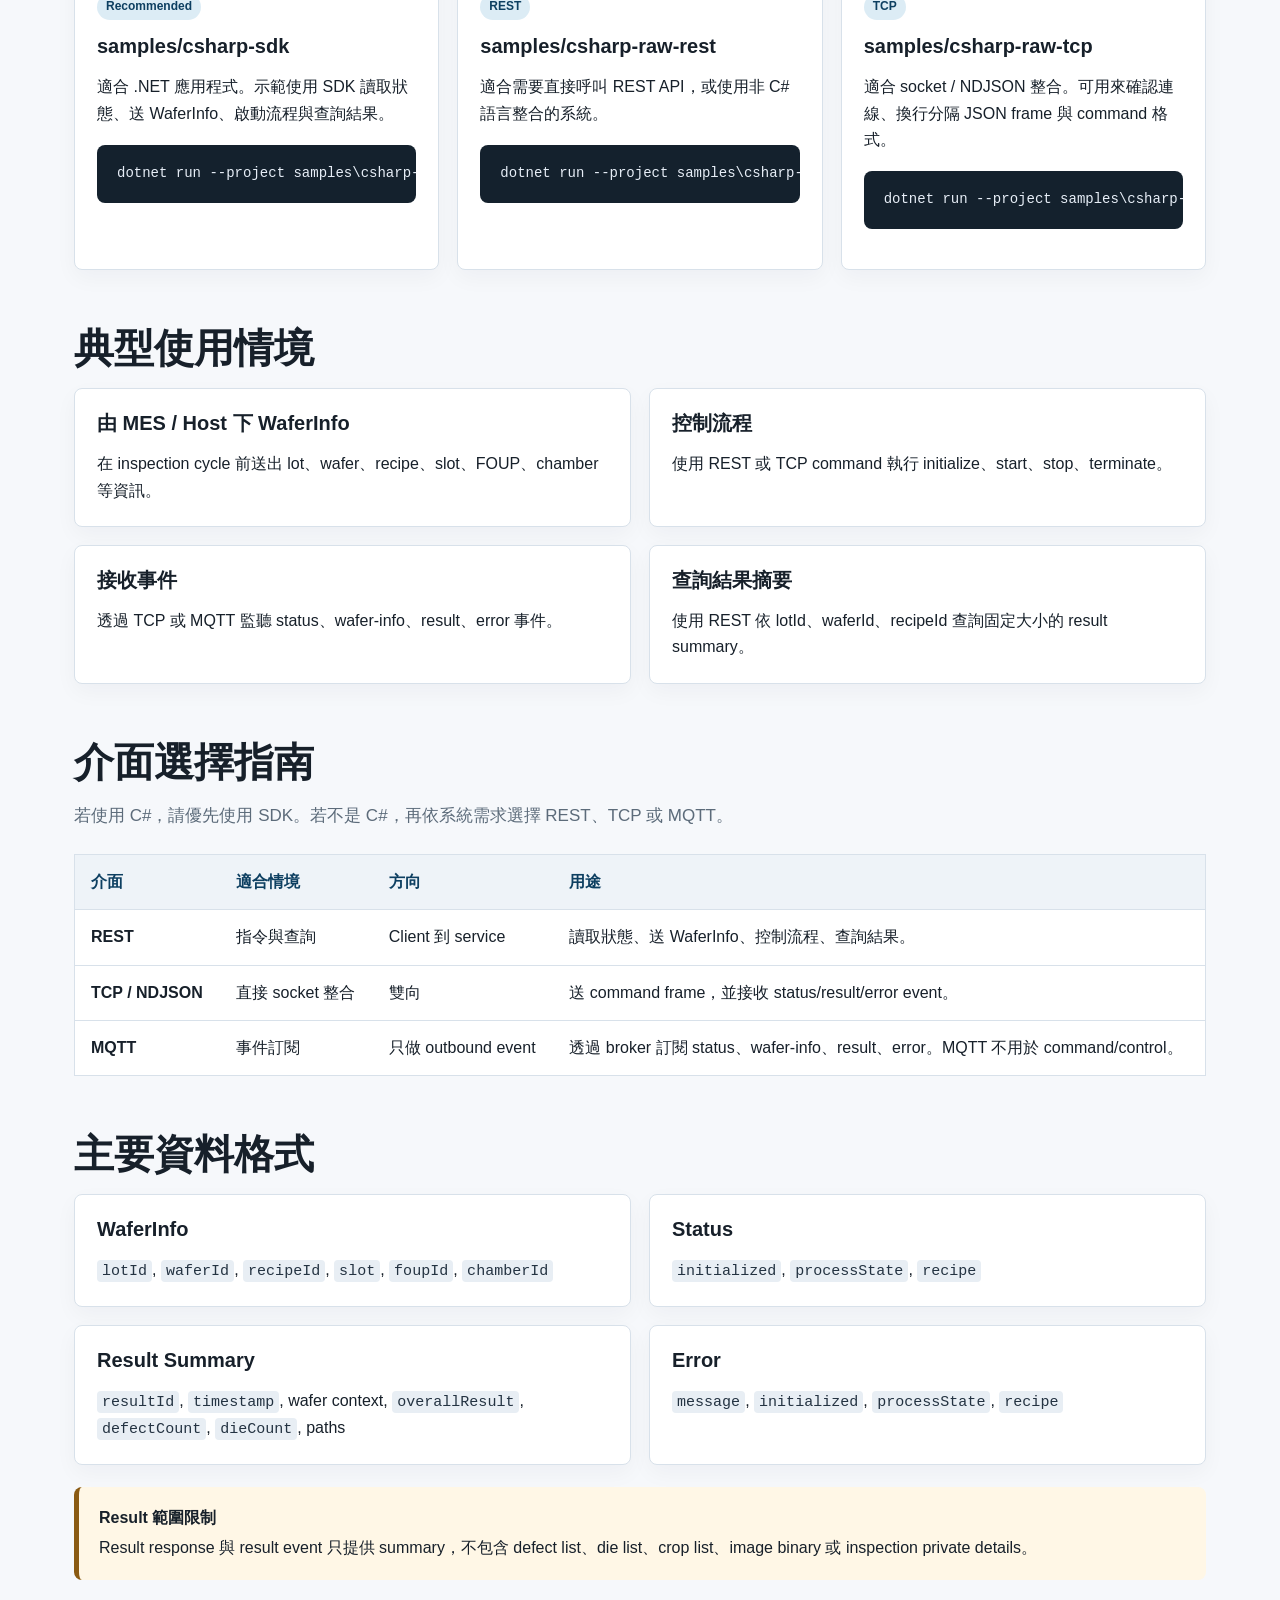
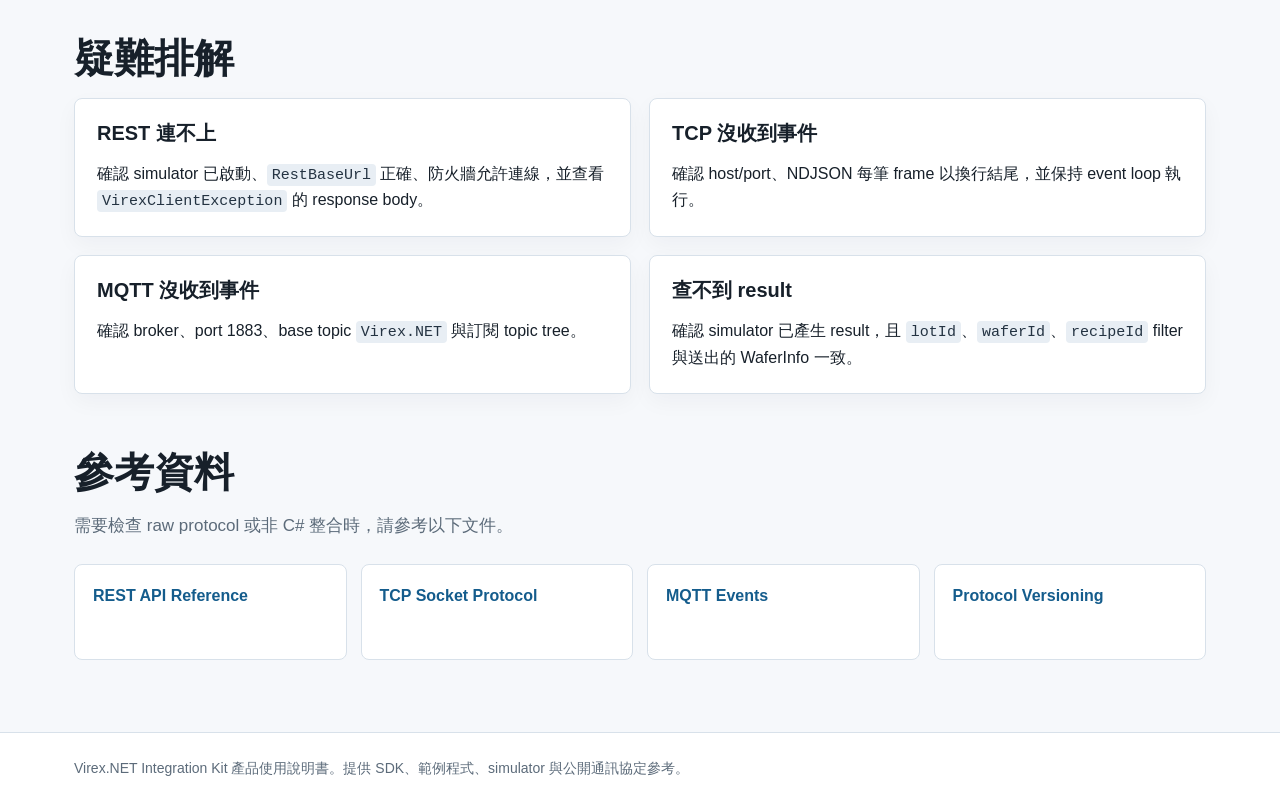
==== commit 09aec194: "Add simulator user manual page" ====
--- a/docs/index.html
+++ b/docs/index.html
@@ -19,6 +19,7 @@
           <a href="#quickstart"><span data-lang="zh">快速開始</span><span data-lang="en">Quick Start</span></a>
           <a href="#sdk"><span data-lang="zh">SDK</span><span data-lang="en">SDK</span></a>
           <a href="#samples"><span data-lang="zh">範例程式</span><span data-lang="en">Samples</span></a>
+          <a href="simulator.html"><span data-lang="zh">Simulator</span><span data-lang="en">Simulator</span></a>
           <a href="#scenarios"><span data-lang="zh">使用情境</span><span data-lang="en">Scenarios</span></a>
           <a href="#references"><span data-lang="zh">參考資料</span><span data-lang="en">References</span></a>
         </nav>
@@ -62,6 +63,10 @@
               <span data-lang="zh">查看範例程式</span>
               <span data-lang="en">View Samples</span>
             </a>
+            <a class="button secondary" href="simulator.html">
+              <span data-lang="zh">Simulator 操作手冊</span>
+              <span data-lang="en">Simulator Manual</span>
+            </a>
           </div>
         </div>
         <aside class="hero-panel" aria-label="Default simulator endpoints">
@@ -132,22 +137,13 @@
               <span data-lang="zh">本機模擬服務，提供 REST、TCP、MQTT 端點讓客戶在接正式系統前先驗證程式。</span>
               <span data-lang="en">A local simulator exposing REST, TCP, and MQTT endpoints for validation before connecting to a production-compatible service.</span>
             </p>
-          </article>
-        </div>
-        <div class="callout warning">
-          <strong>
-            <span data-lang="zh">公開範圍</span>
-            <span data-lang="en">Public Boundary</span>
-          </strong>
-          <span data-lang="zh">
-            本文件只說明公開通訊介面、SDK、範例程式與 simulator。它不包含 HALCON、camera、
-            recipe、inspection algorithm、storage internals、客戶資料或正式環境主機資訊。
-          </span>
-          <span data-lang="en">
-            This guide covers only public communication interfaces, the SDK, sample code, and the simulator.
-            It does not include HALCON, camera control, recipes, inspection algorithms, storage internals,
-            customer data, or production host information.
-          </span>
+            <p class="card-action">
+              <a href="simulator.html">
+                <span data-lang="zh">查看 Simulator 操作手冊</span>
+                <span data-lang="en">Open the simulator manual</span>
+              </a>
+            </p>
+          </article>
         </div>
       </section>
 
@@ -174,6 +170,12 @@
               <span data-lang="en">Start the Simulator</span>
             </h3>
             <pre><code class="language-powershell">dotnet run --project src\Virex.NET.Simulator.WPF\Virex.NET.Simulator.WPF.csproj</code></pre>
+            <p>
+              <a href="simulator.html">
+                <span data-lang="zh">需要 App UI 與操作 SOP 時，請開啟 Simulator 操作手冊。</span>
+                <span data-lang="en">Open the simulator manual for the app UI guide and operating SOP.</span>
+              </a>
+            </p>
           </li>
           <li>
             <h3>
--- a/docs/assets/site.css
+++ b/docs/assets/site.css
@@ -333,6 +333,11 @@
   margin-bottom: 0;
 }
 
+.card-action {
+  margin-top: 14px;
+  font-weight: 700;
+}
+
 .tag {
   display: inline-flex;
   align-items: center;
@@ -473,6 +478,108 @@
   font-weight: 700;
 }
 
+.manual-layout {
+  display: grid;
+  grid-template-columns: minmax(0, 0.9fr) minmax(0, 1.1fr);
+  gap: 24px;
+  align-items: start;
+}
+
+.app-window {
+  border: 1px solid var(--line);
+  border-radius: 8px;
+  background: #f9fbfd;
+  box-shadow: var(--shadow);
+  overflow: hidden;
+}
+
+.app-titlebar {
+  padding: 12px 16px;
+  border-bottom: 1px solid var(--line);
+  background: #ffffff;
+  font-weight: 700;
+}
+
+.app-content {
+  display: grid;
+  grid-template-columns: 1fr 1fr 0.72fr;
+  gap: 12px;
+  padding: 14px;
+}
+
+.app-panel {
+  min-width: 0;
+  border: 1px solid var(--line);
+  border-radius: 7px;
+  background: #ffffff;
+  padding: 12px;
+}
+
+.app-panel h3 {
+  margin-bottom: 12px;
+  font-size: 15px;
+}
+
+.field-list {
+  display: grid;
+  gap: 7px;
+  margin: 0;
+}
+
+.field-row {
+  display: grid;
+  grid-template-columns: 92px minmax(0, 1fr);
+  gap: 8px;
+  align-items: center;
+  font-size: 12px;
+}
+
+.field-value,
+.app-button {
+  min-height: 28px;
+  border: 1px solid #cfd9e3;
+  border-radius: 5px;
+  background: #f4f7fa;
+  padding: 4px 7px;
+  overflow-wrap: anywhere;
+}
+
+.app-button {
+  display: block;
+  width: 100%;
+  margin-bottom: 7px;
+  color: var(--brand-strong);
+  background: #eef6fb;
+  font-weight: 700;
+  text-align: center;
+}
+
+.app-log {
+  grid-column: 1 / -1;
+  min-height: 128px;
+  border: 1px solid var(--line);
+  border-radius: 7px;
+  background: #111d29;
+  color: #dbe9f6;
+  padding: 12px;
+  font-family: Consolas, "Cascadia Mono", monospace;
+  font-size: 12px;
+}
+
+.checklist {
+  display: grid;
+  gap: 12px;
+  padding: 0;
+  list-style: none;
+}
+
+.checklist li {
+  border: 1px solid var(--line);
+  border-radius: 8px;
+  background: var(--surface);
+  padding: 16px 18px;
+}
+
 .site-footer {
   border-top: 1px solid var(--line);
   background: #ffffff;
@@ -502,6 +609,7 @@
   }
 
   .hero-inner,
+  .manual-layout,
   .grid.two,
   .grid.three,
   .reference-list {
@@ -544,6 +652,14 @@
     min-width: 540px;
   }
 
+  .app-content {
+    grid-template-columns: 1fr;
+  }
+
+  .app-log {
+    grid-column: auto;
+  }
+
   .table-scroll {
     border: 1px solid var(--line);
     border-radius: 8px;
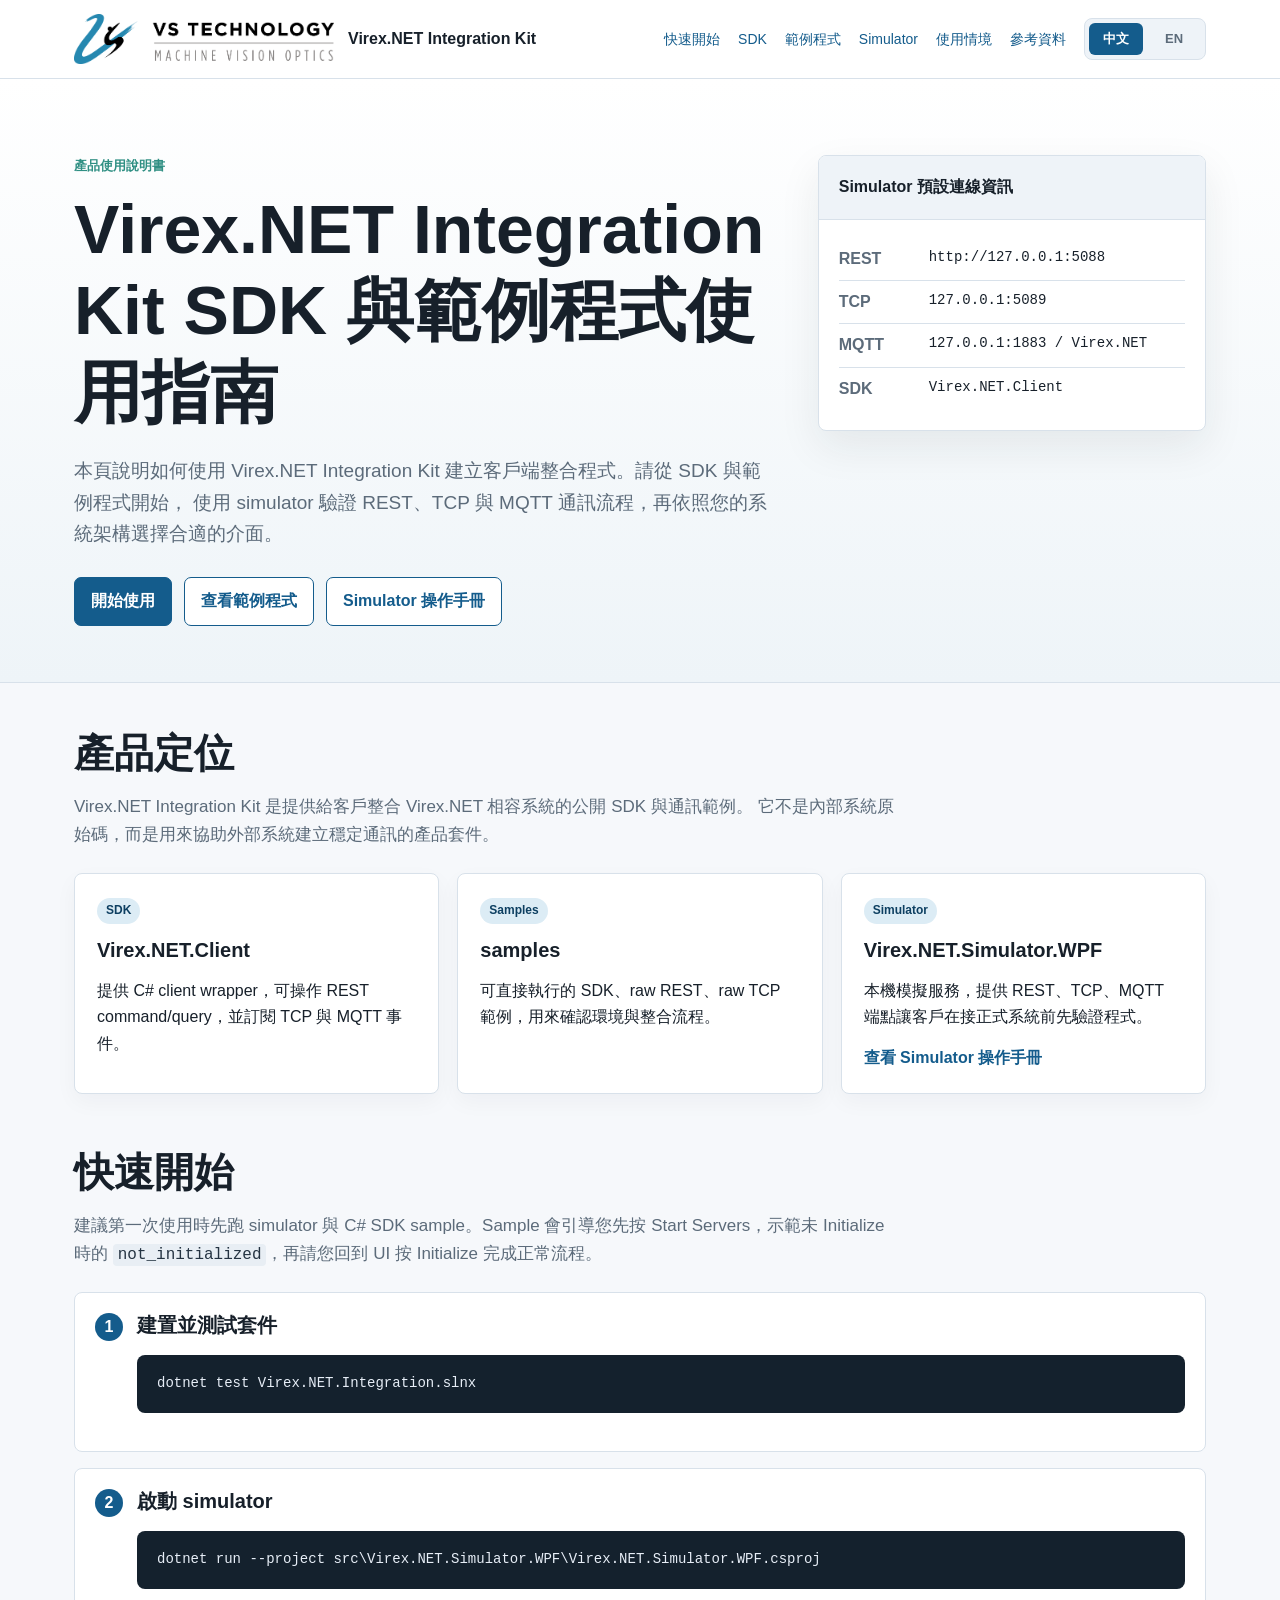
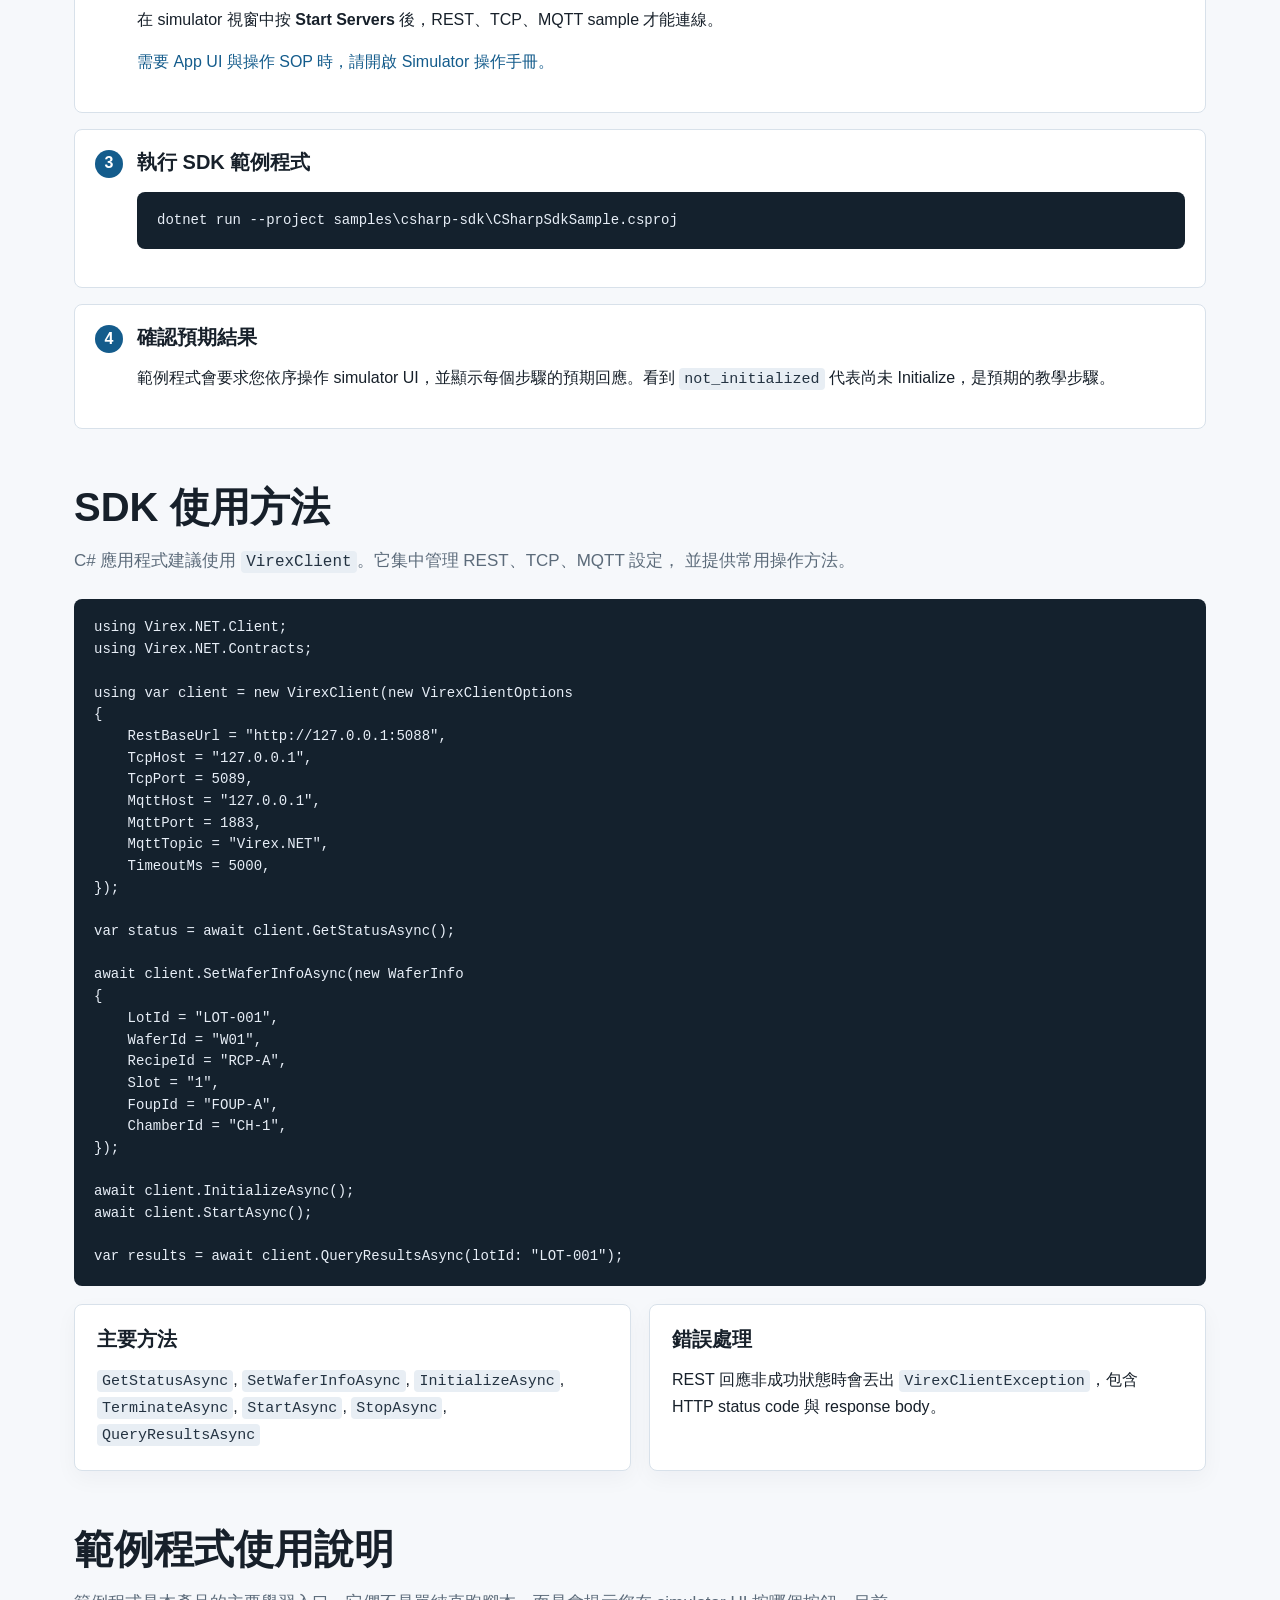
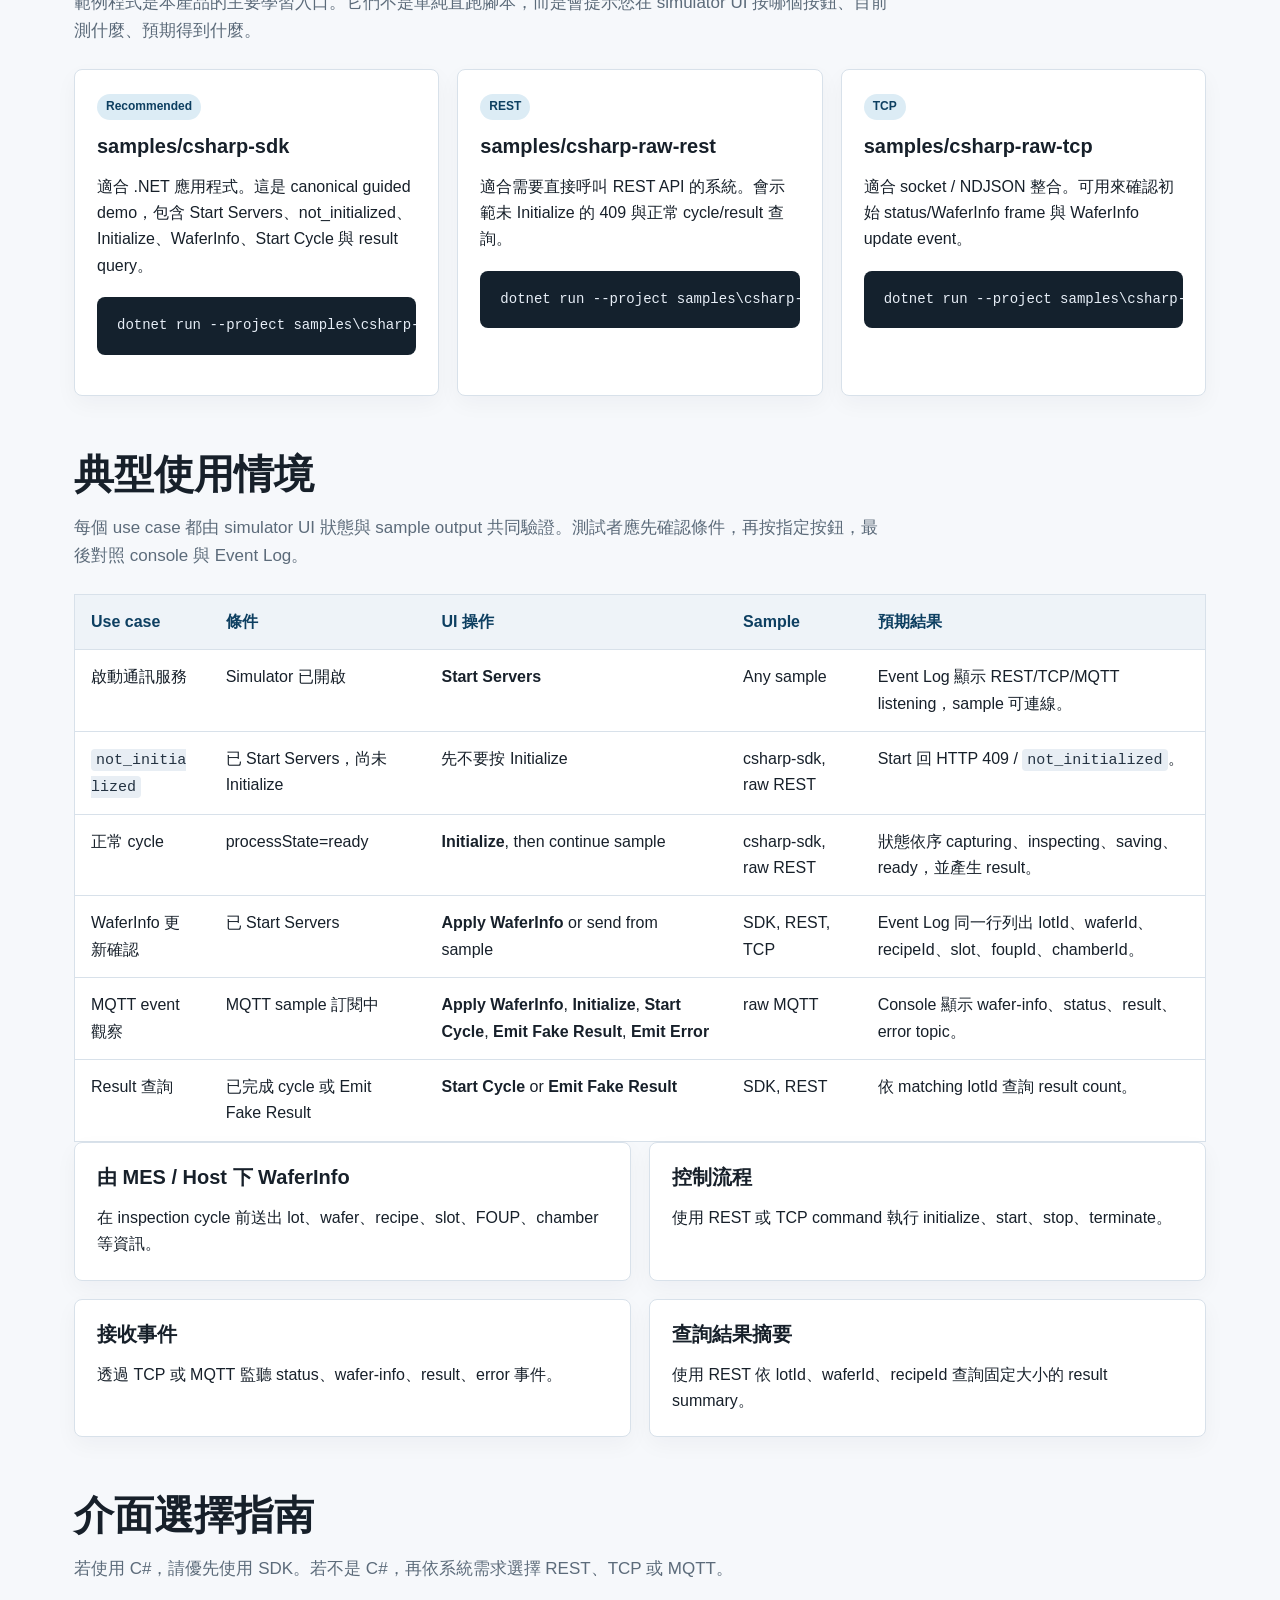
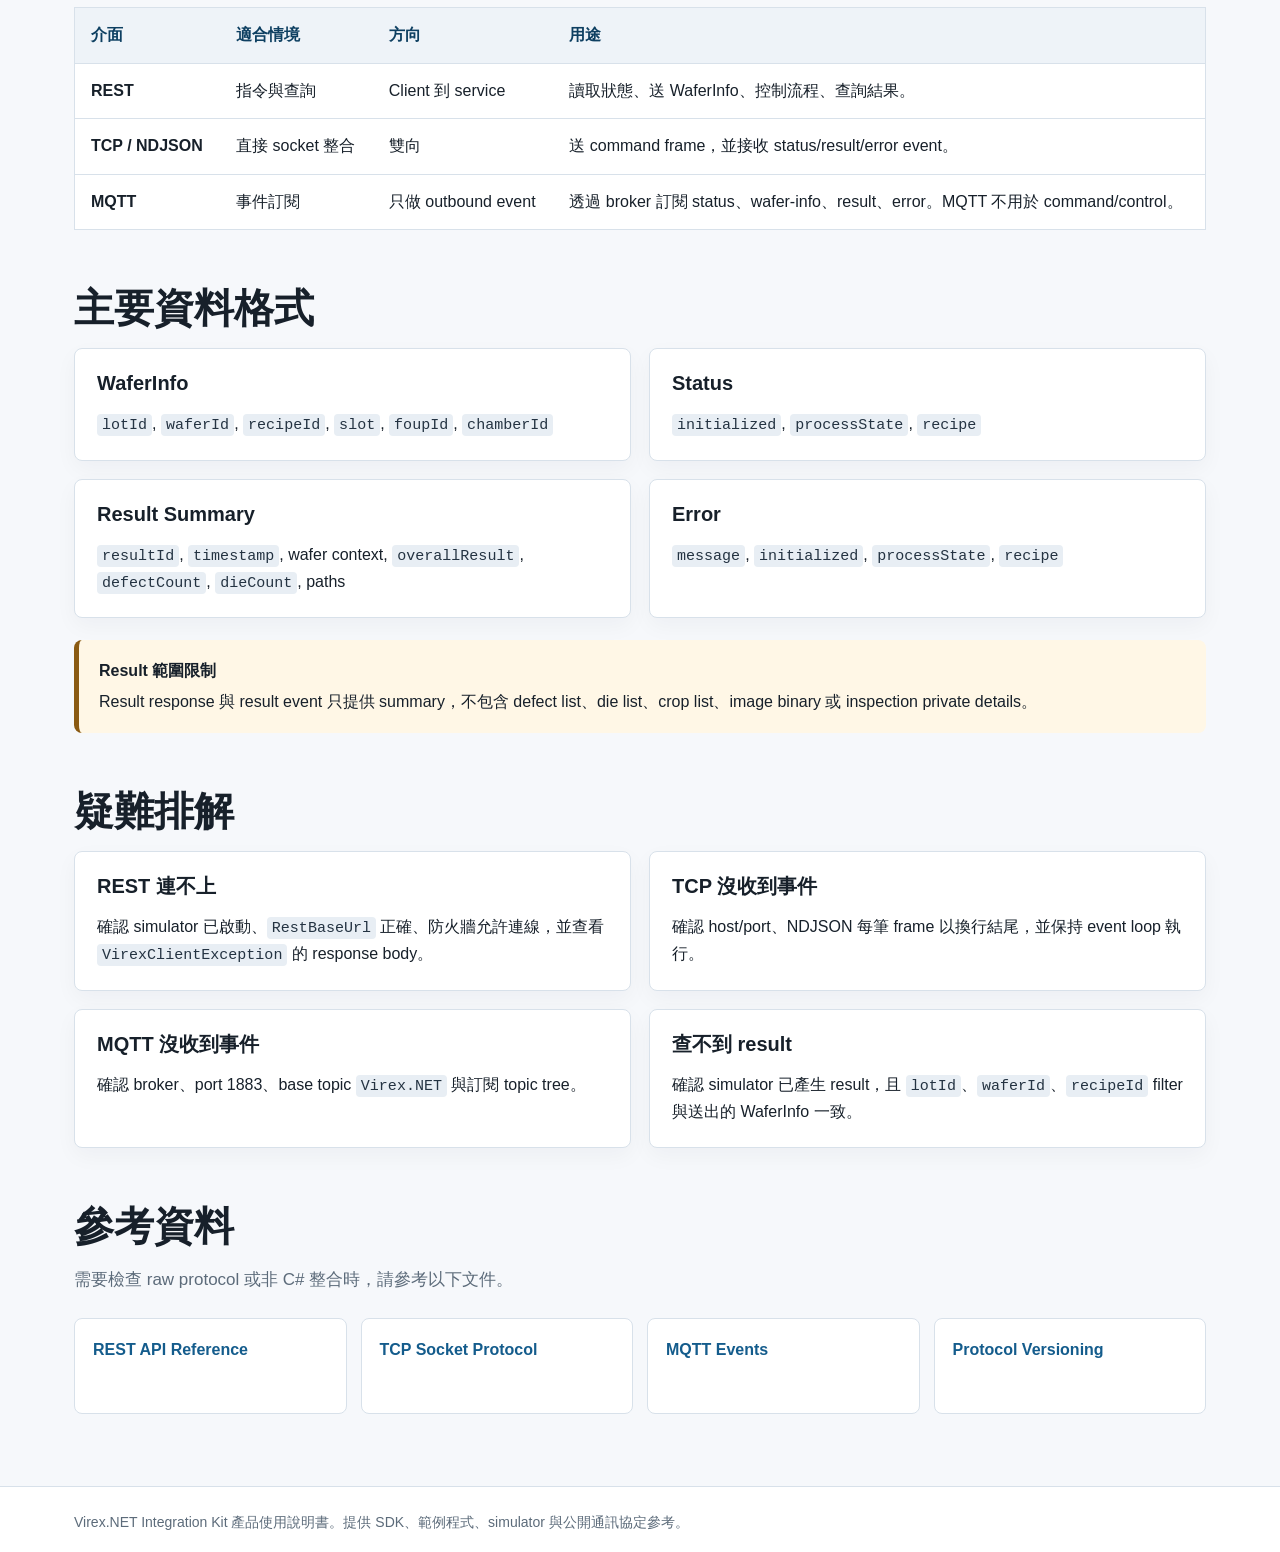
==== commit 6d87138b: "docs: add guided simulator sample demos" ====
--- a/docs/index.html
+++ b/docs/index.html
@@ -153,8 +153,8 @@
           <span data-lang="en">Quick Start</span>
         </h2>
         <p class="section-intro">
-          <span data-lang="zh">建議第一次使用時先跑 simulator 與 C# SDK sample，確認開發環境、端點與基本流程都正常。</span>
-          <span data-lang="en">For first-time use, run the simulator and the C# SDK sample to confirm the development environment, endpoints, and basic flow.</span>
+          <span data-lang="zh">建議第一次使用時先跑 simulator 與 C# SDK sample。Sample 會引導您先按 Start Servers，示範未 Initialize 時的 <code>not_initialized</code>，再請您回到 UI 按 Initialize 完成正常流程。</span>
+          <span data-lang="en">For first-time use, run the simulator and the C# SDK sample. The sample guides you to press Start Servers, shows the expected <code>not_initialized</code> response before Initialize, then asks you to return to the UI and press Initialize for the normal flow.</span>
         </p>
         <ol class="steps">
           <li>
@@ -170,6 +170,10 @@
               <span data-lang="en">Start the Simulator</span>
             </h3>
             <pre><code class="language-powershell">dotnet run --project src\Virex.NET.Simulator.WPF\Virex.NET.Simulator.WPF.csproj</code></pre>
+            <p>
+              <span data-lang="zh">在 simulator 視窗中按 <strong>Start Servers</strong> 後，REST、TCP、MQTT sample 才能連線。</span>
+              <span data-lang="en">In the simulator window, press <strong>Start Servers</strong> before REST, TCP, MQTT, or SDK samples can connect.</span>
+            </p>
             <p>
               <a href="simulator.html">
                 <span data-lang="zh">需要 App UI 與操作 SOP 時，請開啟 Simulator 操作手冊。</span>
@@ -191,12 +195,11 @@
             </h3>
             <p>
               <span data-lang="zh">
-                範例程式會讀取狀態、送出 WaferInfo、啟動流程，並查詢 result summary。若這些步驟成功，
-                代表 SDK 與 simulator 的基本通訊已建立。
+                範例程式會要求您依序操作 simulator UI，並顯示每個步驟的預期回應。看到 <code>not_initialized</code> 代表尚未 Initialize，是預期的教學步驟。
               </span>
               <span data-lang="en">
-                The sample reads status, sends WaferInfo, starts a cycle, and queries result summaries.
-                If these steps succeed, basic SDK-to-simulator communication is working.
+                The sample asks you to operate the simulator UI and prints the expected response for each step.
+                Seeing <code>not_initialized</code> before Initialize is an expected teaching step.
               </span>
             </p>
           </li>
@@ -284,10 +287,10 @@
         </h2>
         <p class="section-intro">
           <span data-lang="zh">
-            範例程式是本產品的主要學習入口。請依照您要使用的整合方式選擇 sample。
+            範例程式是本產品的主要學習入口。它們不是單純直跑腳本，而是會提示您在 simulator UI 按哪個按鈕、目前測什麼、預期得到什麼。
           </span>
           <span data-lang="en">
-            Sample projects are the primary learning path for this product. Choose the sample that matches your integration style.
+            Sample projects are the primary learning path for this product. They are guided demos that tell you which simulator UI button to press, what is being tested, and what output to expect.
           </span>
         </p>
         <div class="grid three">
@@ -295,8 +298,8 @@
             <span class="tag">Recommended</span>
             <h3>samples/csharp-sdk</h3>
             <p>
-              <span data-lang="zh">適合 .NET 應用程式。示範使用 SDK 讀取狀態、送 WaferInfo、啟動流程與查詢結果。</span>
-              <span data-lang="en">For .NET applications. Demonstrates status reads, WaferInfo submission, cycle start, and result queries through the SDK.</span>
+              <span data-lang="zh">適合 .NET 應用程式。這是 canonical guided demo，包含 Start Servers、not_initialized、Initialize、WaferInfo、Start Cycle 與 result query。</span>
+              <span data-lang="en">For .NET applications. This is the canonical guided demo covering Start Servers, not_initialized, Initialize, WaferInfo, Start Cycle, and result query.</span>
             </p>
             <pre><code class="language-powershell">dotnet run --project samples\csharp-sdk\CSharpSdkSample.csproj</code></pre>
           </article>
@@ -304,8 +307,8 @@
             <span class="tag">REST</span>
             <h3>samples/csharp-raw-rest</h3>
             <p>
-              <span data-lang="zh">適合需要直接呼叫 REST API，或使用非 C# 語言整合的系統。</span>
-              <span data-lang="en">For systems calling the REST API directly or integrating from a non-C# platform.</span>
+              <span data-lang="zh">適合需要直接呼叫 REST API 的系統。會示範未 Initialize 的 409 與正常 cycle/result 查詢。</span>
+              <span data-lang="en">For systems calling REST directly. Demonstrates HTTP 409 before Initialize plus the normal cycle/result path.</span>
             </p>
             <pre><code class="language-powershell">dotnet run --project samples\csharp-raw-rest\CSharpRawRestSample.csproj</code></pre>
           </article>
@@ -313,8 +316,8 @@
             <span class="tag">TCP</span>
             <h3>samples/csharp-raw-tcp</h3>
             <p>
-              <span data-lang="zh">適合 socket / NDJSON 整合。可用來確認連線、換行分隔 JSON frame 與 command 格式。</span>
-              <span data-lang="en">For socket and NDJSON integrations. Use it to verify connection handling, line-delimited JSON frames, and command format.</span>
+              <span data-lang="zh">適合 socket / NDJSON 整合。可用來確認初始 status/WaferInfo frame 與 WaferInfo update event。</span>
+              <span data-lang="en">For socket and NDJSON integrations. Use it to verify initial status/WaferInfo frames and the WaferInfo update event.</span>
             </p>
             <pre><code class="language-powershell">dotnet run --project samples\csharp-raw-tcp\CSharpRawTcpSample.csproj</code></pre>
           </article>
@@ -326,6 +329,67 @@
           <span data-lang="zh">典型使用情境</span>
           <span data-lang="en">Typical Use Cases</span>
         </h2>
+        <p class="section-intro">
+          <span data-lang="zh">每個 use case 都由 simulator UI 狀態與 sample output 共同驗證。測試者應先確認條件，再按指定按鈕，最後對照 console 與 Event Log。</span>
+          <span data-lang="en">Each use case is verified by both simulator UI state and sample output. Confirm the condition first, press the named UI button, then compare console output with Event Log.</span>
+        </p>
+        <div class="table-scroll">
+          <table class="comparison">
+            <thead>
+              <tr>
+                <th><span data-lang="zh">Use case</span><span data-lang="en">Use Case</span></th>
+                <th><span data-lang="zh">條件</span><span data-lang="en">Required State</span></th>
+                <th><span data-lang="zh">UI 操作</span><span data-lang="en">UI Action</span></th>
+                <th><span data-lang="zh">Sample</span><span data-lang="en">Sample</span></th>
+                <th><span data-lang="zh">預期結果</span><span data-lang="en">Expected Output</span></th>
+              </tr>
+            </thead>
+            <tbody>
+              <tr>
+                <td><span data-lang="zh">啟動通訊服務</span><span data-lang="en">Start communication services</span></td>
+                <td><span data-lang="zh">Simulator 已開啟</span><span data-lang="en">Simulator is open</span></td>
+                <td><strong>Start Servers</strong></td>
+                <td>Any sample</td>
+                <td><span data-lang="zh">Event Log 顯示 REST/TCP/MQTT listening，sample 可連線。</span><span data-lang="en">Event Log shows REST/TCP/MQTT listening; samples can connect.</span></td>
+              </tr>
+              <tr>
+                <td><code>not_initialized</code></td>
+                <td><span data-lang="zh">已 Start Servers，尚未 Initialize</span><span data-lang="en">Start Servers pressed, Initialize not pressed</span></td>
+                <td><span data-lang="zh">先不要按 Initialize</span><span data-lang="en">Do not press Initialize yet</span></td>
+                <td>csharp-sdk, raw REST</td>
+                <td><span data-lang="zh">Start 回 HTTP 409 / <code>not_initialized</code>。</span><span data-lang="en">Start returns HTTP 409 / <code>not_initialized</code>.</span></td>
+              </tr>
+              <tr>
+                <td><span data-lang="zh">正常 cycle</span><span data-lang="en">Normal cycle</span></td>
+                <td><span data-lang="zh">processState=ready</span><span data-lang="en">processState=ready</span></td>
+                <td><strong>Initialize</strong>, then continue sample</td>
+                <td>csharp-sdk, raw REST</td>
+                <td><span data-lang="zh">狀態依序 capturing、inspecting、saving、ready，並產生 result。</span><span data-lang="en">State transitions through capturing, inspecting, saving, ready, and creates a result.</span></td>
+              </tr>
+              <tr>
+                <td><span data-lang="zh">WaferInfo 更新確認</span><span data-lang="en">WaferInfo update verification</span></td>
+                <td><span data-lang="zh">已 Start Servers</span><span data-lang="en">Start Servers pressed</span></td>
+                <td><strong>Apply WaferInfo</strong> or send from sample</td>
+                <td>SDK, REST, TCP</td>
+                <td><span data-lang="zh">Event Log 同一行列出 lotId、waferId、recipeId、slot、foupId、chamberId。</span><span data-lang="en">Event Log lists lotId, waferId, recipeId, slot, foupId, and chamberId in one line.</span></td>
+              </tr>
+              <tr>
+                <td><span data-lang="zh">MQTT event 觀察</span><span data-lang="en">MQTT event observation</span></td>
+                <td><span data-lang="zh">MQTT sample 訂閱中</span><span data-lang="en">MQTT sample is subscribed</span></td>
+                <td><strong>Apply WaferInfo</strong>, <strong>Initialize</strong>, <strong>Start Cycle</strong>, <strong>Emit Fake Result</strong>, <strong>Emit Error</strong></td>
+                <td>raw MQTT</td>
+                <td><span data-lang="zh">Console 顯示 wafer-info、status、result、error topic。</span><span data-lang="en">Console shows wafer-info, status, result, and error topics.</span></td>
+              </tr>
+              <tr>
+                <td><span data-lang="zh">Result 查詢</span><span data-lang="en">Result query</span></td>
+                <td><span data-lang="zh">已完成 cycle 或 Emit Fake Result</span><span data-lang="en">Cycle completed or Emit Fake Result pressed</span></td>
+                <td><strong>Start Cycle</strong> or <strong>Emit Fake Result</strong></td>
+                <td>SDK, REST</td>
+                <td><span data-lang="zh">依 matching lotId 查詢 result count。</span><span data-lang="en">Query by matching lotId and print result count.</span></td>
+              </tr>
+            </tbody>
+          </table>
+        </div>
         <div class="grid two">
           <article class="card">
             <h3>
--- a/docs/assets/site.css
+++ b/docs/assets/site.css
@@ -485,85 +485,108 @@
   align-items: start;
 }
 
-.app-window {
-  border: 1px solid var(--line);
-  border-radius: 8px;
-  background: #f9fbfd;
+.screenshot-guide {
+  border: 1px solid var(--line);
+  border-radius: 8px;
+  background: var(--surface);
   box-shadow: var(--shadow);
   overflow: hidden;
 }
 
-.app-titlebar {
-  padding: 12px 16px;
-  border-bottom: 1px solid var(--line);
+.screenshot-stage {
+  position: relative;
   background: #ffffff;
-  font-weight: 700;
-}
-
-.app-content {
-  display: grid;
-  grid-template-columns: 1fr 1fr 0.72fr;
-  gap: 12px;
-  padding: 14px;
-}
-
-.app-panel {
-  min-width: 0;
-  border: 1px solid var(--line);
-  border-radius: 7px;
-  background: #ffffff;
-  padding: 12px;
-}
-
-.app-panel h3 {
-  margin-bottom: 12px;
-  font-size: 15px;
-}
-
-.field-list {
-  display: grid;
-  gap: 7px;
-  margin: 0;
-}
-
-.field-row {
-  display: grid;
-  grid-template-columns: 92px minmax(0, 1fr);
-  gap: 8px;
-  align-items: center;
-  font-size: 12px;
-}
-
-.field-value,
-.app-button {
-  min-height: 28px;
-  border: 1px solid #cfd9e3;
-  border-radius: 5px;
-  background: #f4f7fa;
-  padding: 4px 7px;
-  overflow-wrap: anywhere;
-}
-
-.app-button {
+}
+
+.screenshot-stage img {
   display: block;
   width: 100%;
-  margin-bottom: 7px;
-  color: var(--brand-strong);
-  background: #eef6fb;
-  font-weight: 700;
-  text-align: center;
-}
-
-.app-log {
-  grid-column: 1 / -1;
-  min-height: 128px;
-  border: 1px solid var(--line);
-  border-radius: 7px;
-  background: #111d29;
-  color: #dbe9f6;
-  padding: 12px;
-  font-family: Consolas, "Cascadia Mono", monospace;
-  font-size: 12px;
+  height: auto;
+}
+
+.shot-marker {
+  position: absolute;
+  display: grid;
+  width: 32px;
+  height: 32px;
+  place-items: center;
+  border: 2px solid #ffffff;
+  border-radius: 999px;
+  color: #ffffff;
+  background: var(--brand);
+  box-shadow: 0 8px 18px rgba(13, 63, 97, 0.35);
+  font-size: 14px;
+  font-weight: 800;
+}
+
+.shot-marker.callout-wide {
+  width: auto;
+  min-width: 32px;
+  padding: 0 10px;
+}
+
+.screenshot-caption {
+  margin: 0;
+  padding: 14px 18px;
+  border-top: 1px solid var(--line);
+  color: var(--muted);
+  font-size: 14px;
+}
+
+.marker-grid {
+  display: grid;
+  grid-template-columns: repeat(4, minmax(0, 1fr));
+  gap: 14px;
+  margin-top: 18px;
+}
+
+.marker-card {
+  min-width: 0;
+  border: 1px solid var(--line);
+  border-radius: 8px;
+  background: var(--surface);
+  padding: 16px;
+}
+
+.marker-card h3 {
+  display: flex;
+  align-items: center;
+  gap: 8px;
+  font-size: 16px;
+}
+
+.marker-badge {
+  display: inline-grid;
+  width: 26px;
+  height: 26px;
+  place-items: center;
+  border-radius: 50%;
+  color: #ffffff;
+  background: var(--brand);
+  font-size: 13px;
+  font-weight: 800;
+}
+
+.flow-grid {
+  display: grid;
+  grid-template-columns: repeat(2, minmax(0, 1fr));
+  gap: 18px;
+}
+
+.flow-card {
+  border: 1px solid var(--line);
+  border-radius: 8px;
+  background: var(--surface);
+  padding: 20px;
+}
+
+.flow-card ol {
+  margin: 12px 0 0;
+  padding-left: 22px;
+}
+
+.flow-card li + li {
+  margin-top: 8px;
 }
 
 .checklist {
@@ -610,6 +633,8 @@
 
   .hero-inner,
   .manual-layout,
+  .marker-grid,
+  .flow-grid,
   .grid.two,
   .grid.three,
   .reference-list {
@@ -652,14 +677,6 @@
     min-width: 540px;
   }
 
-  .app-content {
-    grid-template-columns: 1fr;
-  }
-
-  .app-log {
-    grid-column: auto;
-  }
-
   .table-scroll {
     border: 1px solid var(--line);
     border-radius: 8px;
